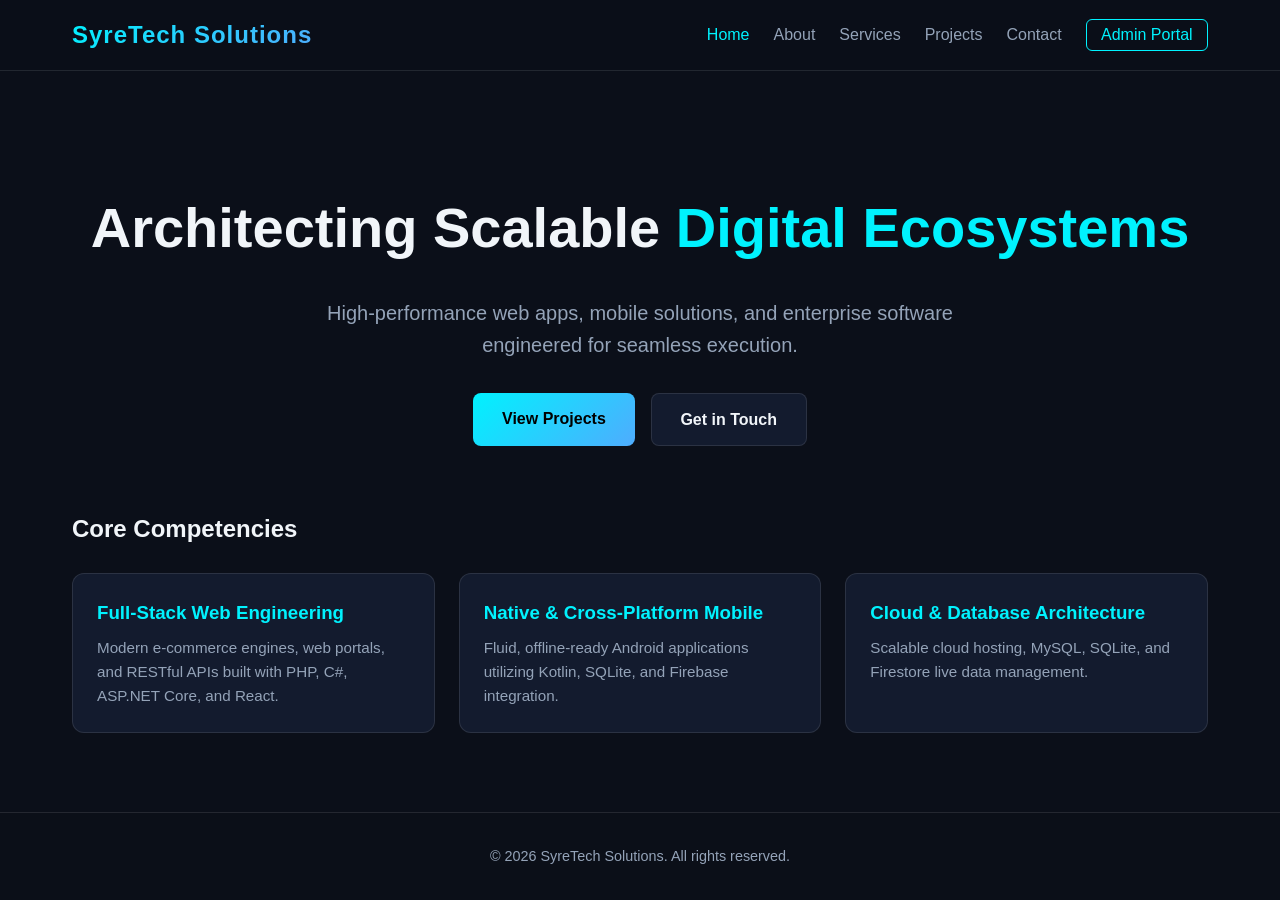
==== index.html @ 705abcca "Ensure the homepage loads the stylesheet and uses the styled sections for the intended dark theme la" ====
<!DOCTYPE html>
<html lang="en">
<head>
  <meta charset="UTF-8">
  <meta name="viewport" content="width=device-width, initial-scale=1.0">
  <meta name="description" content="SyreTech Solutions delivers scalable software engineering, cloud architecture, and digital product strategy.">
  <title>SyreTech Solutions | Software Engineering & Cloud Systems</title>
  <link rel="stylesheet" href="style.css?v=20260929">
</head>
<body>
  <header>
    <div class="nav-container">
      <a href="index.html" class="logo">SyreTech Solutions</a>
      <ul class="nav-links">
        <li><a href="index.html" class="active">Home</a></li>
        <li><a href="about.html">About</a></li>
        <li><a href="services.html">Services</a></li>
        <li><a href="projects.html">Projects</a></li>
        <li><a href="contact.html">Contact</a></li>
        <li><a href="admin.html" class="btn-admin">Admin Portal</a></li>
      </ul>
    </div>
  </header>

  <main>
    <section class="hero">
      <h1>Architecting Scalable <span style="color: var(--accent-cyan)">Digital Ecosystems</span></h1>
      <p>High-performance web apps, mobile solutions, and enterprise software engineered for seamless execution.</p>
      <div class="cta-buttons">
        <a href="projects.html" class="btn-primary">View Projects</a>
        <a href="contact.html" class="btn-secondary">Get in Touch</a>
      </div>
    </section>

    <section class="content-section">
      <h2 class="section-title">Core Competencies</h2>
      <div class="grid">
        <div class="card">
          <h3>Full-Stack Web Engineering</h3>
          <p>Modern e-commerce engines, web portals, and RESTful APIs built with PHP, C#, ASP.NET Core, and React.</p>
        </div>
        <div class="card">
          <h3>Native &amp; Cross-Platform Mobile</h3>
          <p>Fluid, offline-ready Android applications utilizing Kotlin, SQLite, and Firebase integration.</p>
        </div>
        <div class="card">
          <h3>Cloud &amp; Database Architecture</h3>
          <p>Scalable cloud hosting, MySQL, SQLite, and Firestore live data management.</p>
        </div>
      </div>
    </section>
  </main>

  <footer>
    <p>&copy; 2026 SyreTech Solutions. All rights reserved.</p>
  </footer>
</body>
</html>
---- style.css ----
/* --- Global Theme & Dark Aesthetic --- */
:root {
  --bg-dark: #0b0f19;
  --bg-card: #131b2e;
  --bg-input: #1b2640;
  --accent-cyan: #00f2fe;
  --accent-blue: #4facfe;
  --accent-purple: #7f53ac;
  --text-main: #f1f5f9;
  --text-muted: #94a3b8;
  --border-color: rgba(255, 255, 255, 0.1);
  --font-family: 'Segoe UI', Tahoma, Geneva, Verdana, sans-serif;
}

* {
  margin: 0;
  padding: 0;
  box-sizing: border-box;
}

body {
  background-color: var(--bg-dark);
  color: var(--text-main);
  font-family: var(--font-family);
  line-height: 1.6;
  min-height: 100vh;
  display: flex;
  flex-direction: column;
}

a {
  color: var(--accent-cyan);
  text-decoration: none;
  transition: opacity 0.2s ease;
}

a:hover {
  opacity: 0.8;
}

/* --- Navigation --- */
header {
  background: rgba(11, 15, 25, 0.9);
  backdrop-filter: blur(10px);
  position: sticky;
  top: 0;
  z-index: 1000;
  border-bottom: 1px solid var(--border-color);
}

.nav-container {
  max-width: 1200px;
  margin: 0 auto;
  padding: 1rem 2rem;
  display: flex;
  justify-content: space-between;
  align-items: center;
}

.logo {
  font-size: 1.5rem;
  font-weight: 700;
  letter-spacing: 1px;
  background: linear-gradient(135deg, var(--accent-cyan), var(--accent-blue));
  -webkit-background-clip: text;
  -webkit-text-fill-color: transparent;
}

.nav-links {
  display: flex;
  list-style: none;
  gap: 1.5rem;
  align-items: center;
}

.nav-links a {
  color: var(--text-muted);
  font-weight: 500;
}

.nav-links a.active, .nav-links a:hover {
  color: var(--accent-cyan);
}

.btn-admin {
  border: 1px solid var(--accent-cyan);
  padding: 0.4rem 0.9rem;
  border-radius: 6px;
  color: var(--accent-cyan) !important;
}

.btn-admin:hover {
  background: rgba(0, 242, 254, 0.1);
}

/* --- Layout Main --- */
main {
  flex: 1;
  max-width: 1200px;
  width: 100%;
  margin: 0 auto;
  padding: 3rem 2rem;
}

.page-title {
  font-size: 2.5rem;
  margin-bottom: 0.5rem;
  background: linear-gradient(135deg, #fff, var(--text-muted));
  -webkit-background-clip: text;
  -webkit-text-fill-color: transparent;
}

.page-subtitle {
  color: var(--text-muted);
  margin-bottom: 2.5rem;
  font-size: 1.1rem;
}

/* --- Hero Section --- */
.hero {
  padding: 4rem 0;
  text-align: center;
}

.hero h1 {
  font-size: 3.5rem;
  margin-bottom: 1.5rem;
}

.hero p {
  font-size: 1.25rem;
  color: var(--text-muted);
  max-width: 700px;
  margin: 0 auto 2rem;
}

.cta-buttons {
  display: flex;
  gap: 1rem;
  justify-content: center;
}

.btn-primary {
  background: linear-gradient(135deg, var(--accent-cyan), var(--accent-blue));
  color: #000;
  padding: 0.8rem 1.8rem;
  border-radius: 8px;
  font-weight: 600;
  border: none;
  cursor: pointer;
}

.btn-secondary {
  border: 1px solid var(--border-color);
  background: var(--bg-card);
  color: var(--text-main);
  padding: 0.8rem 1.8rem;
  border-radius: 8px;
  font-weight: 600;
  cursor: pointer;
}

/* --- Cards Grid --- */
.grid {
  display: grid;
  grid-template-columns: repeat(auto-fit, minmax(300px, 1fr));
  gap: 1.5rem;
  margin-top: 1.5rem;
}

.card {
  background-color: var(--bg-card);
  border: 1px solid var(--border-color);
  border-radius: 12px;
  padding: 1.5rem;
  display: flex;
  flex-direction: column;
}

.card h3 {
  color: var(--accent-cyan);
  margin-bottom: 0.5rem;
}

.card p {
  color: var(--text-muted);
  font-size: 0.95rem;
  flex: 1;
}

.tag-list {
  display: flex;
  flex-wrap: wrap;
  gap: 0.5rem;
  margin-top: 1rem;
}

.tag {
  background: rgba(255, 255, 255, 0.05);
  border: 1px solid var(--border-color);
  padding: 0.2rem 0.6rem;
  border-radius: 4px;
  font-size: 0.75rem;
  color: var(--accent-blue);
}

/* --- Founder Spotlight --- */
.founder-card {
  background: var(--bg-card);
  border: 1px solid var(--border-color);
  border-radius: 16px;
  padding: 2.5rem;
  display: flex;
  gap: 2rem;
  align-items: center;
}

.founder-avatar {
  width: 140px;
  height: 140px;
  border-radius: 50%;
  background: linear-gradient(135deg, var(--accent-cyan), var(--accent-purple));
  display: flex;
  align-items: center;
  justify-content: center;
  font-size: 3rem;
  font-weight: 700;
  color: #000;
  flex-shrink: 0;
}

.founder-info h3 {
  font-size: 1.8rem;
  margin-bottom: 0.2rem;
}

.founder-role {
  color: var(--accent-cyan);
  margin-bottom: 1rem;
  font-weight: 600;
}

/* --- Forms & Admin --- */
.form-group {
  margin-bottom: 1.2rem;
}

label {
  display: block;
  margin-bottom: 0.4rem;
  color: var(--text-muted);
  font-size: 0.9rem;
}

input, textarea, select {
  width: 100%;
  padding: 0.8rem;
  background-color: var(--bg-input);
  border: 1px solid var(--border-color);
  border-radius: 6px;
  color: var(--text-main);
  font-family: inherit;
}

input:focus, textarea:focus, select:focus {
  outline: none;
  border-color: var(--accent-cyan);
}

/* --- Footer --- */
footer {
  background-color: rgba(11, 15, 25, 0.95);
  border-top: 1px solid var(--border-color);
  padding: 2rem;
  text-align: center;
  color: var(--text-muted);
  font-size: 0.9rem;
}
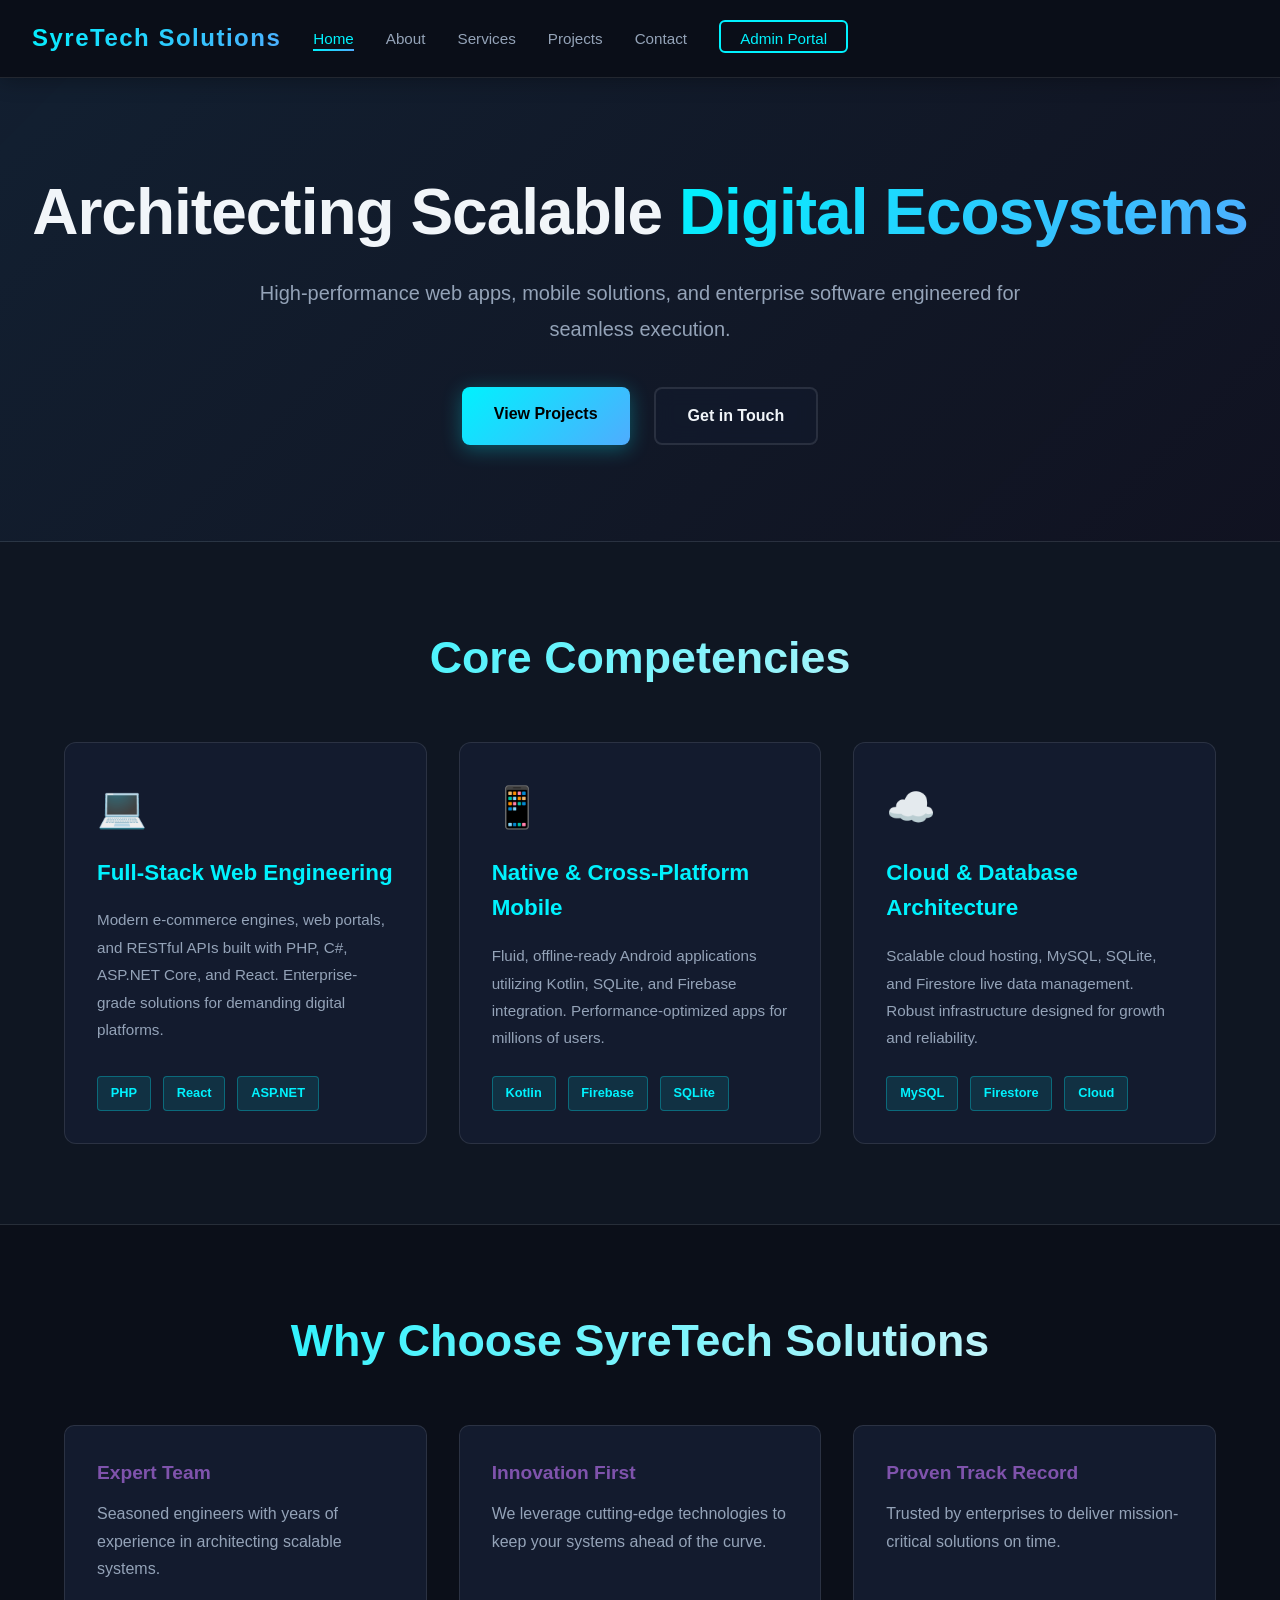
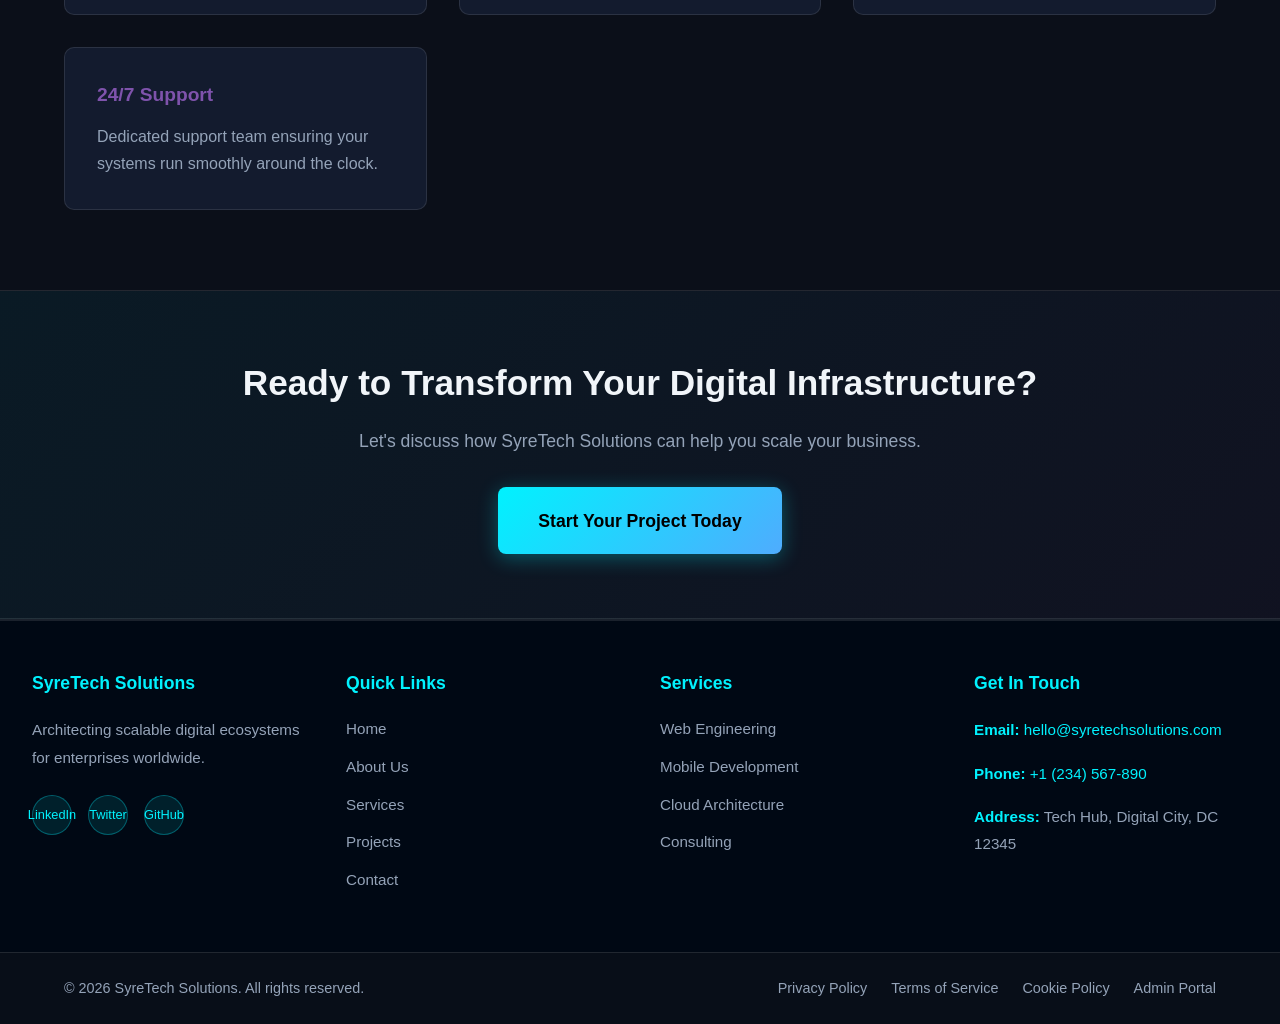
==== commit 6701fe9f: "Redesign index.html with professional layout, enhanced footer with comprehensive links, social media" ====
--- a/index.html
+++ b/index.html
@@ -3,7 +3,9 @@
 <head>
   <meta charset="UTF-8">
   <meta name="viewport" content="width=device-width, initial-scale=1.0">
-  <meta name="description" content="SyreTech Solutions delivers scalable software engineering, cloud architecture, and digital product strategy.">
+  <meta name="description" content="SyreTech Solutions - architecting scalable digital ecosystems through high-performance web apps, mobile solutions, and enterprise software engineering.">
+  <meta name="keywords" content="software engineering, cloud architecture, web development, mobile apps, digital transformation">
+  <meta name="author" content="SyreTech Solutions">
   <title>SyreTech Solutions | Software Engineering & Cloud Systems</title>
   <link rel="stylesheet" href="style.css?v=20260929">
 </head>
@@ -11,48 +13,165 @@
   <header>
     <div class="nav-container">
       <a href="index.html" class="logo">SyreTech Solutions</a>
-      <ul class="nav-links">
-        <li><a href="index.html" class="active">Home</a></li>
-        <li><a href="about.html">About</a></li>
-        <li><a href="services.html">Services</a></li>
-        <li><a href="projects.html">Projects</a></li>
-        <li><a href="contact.html">Contact</a></li>
-        <li><a href="admin.html" class="btn-admin">Admin Portal</a></li>
-      </ul>
+      <nav>
+        <ul class="nav-links">
+          <li><a href="index.html" class="active">Home</a></li>
+          <li><a href="about.html">About</a></li>
+          <li><a href="services.html">Services</a></li>
+          <li><a href="projects.html">Projects</a></li>
+          <li><a href="contact.html">Contact</a></li>
+          <li><a href="admin.html" class="btn-admin">Admin Portal</a></li>
+        </ul>
+      </nav>
     </div>
   </header>
 
   <main>
+    <!-- Hero Section -->
     <section class="hero">
-      <h1>Architecting Scalable <span style="color: var(--accent-cyan)">Digital Ecosystems</span></h1>
-      <p>High-performance web apps, mobile solutions, and enterprise software engineered for seamless execution.</p>
-      <div class="cta-buttons">
-        <a href="projects.html" class="btn-primary">View Projects</a>
-        <a href="contact.html" class="btn-secondary">Get in Touch</a>
+      <div class="hero-content">
+        <h1>Architecting Scalable <span class="highlight">Digital Ecosystems</span></h1>
+        <p class="hero-subtitle">High-performance web apps, mobile solutions, and enterprise software engineered for seamless execution.</p>
+        <div class="cta-buttons">
+          <a href="projects.html" class="btn btn-primary">View Projects</a>
+          <a href="contact.html" class="btn btn-secondary">Get in Touch</a>
+        </div>
       </div>
     </section>
 
-    <section class="content-section">
-      <h2 class="section-title">Core Competencies</h2>
-      <div class="grid">
-        <div class="card">
-          <h3>Full-Stack Web Engineering</h3>
-          <p>Modern e-commerce engines, web portals, and RESTful APIs built with PHP, C#, ASP.NET Core, and React.</p>
+    <!-- Core Competencies Section -->
+    <section class="competencies-section">
+      <div class="section-container">
+        <h2 class="section-title">Core Competencies</h2>
+        <div class="grid">
+          <div class="card">
+            <div class="card-icon">💻</div>
+            <h3>Full-Stack Web Engineering</h3>
+            <p>Modern e-commerce engines, web portals, and RESTful APIs built with PHP, C#, ASP.NET Core, and React. Enterprise-grade solutions for demanding digital platforms.</p>
+            <div class="tech-tags">
+              <span class="tag">PHP</span>
+              <span class="tag">React</span>
+              <span class="tag">ASP.NET</span>
+            </div>
+          </div>
+          <div class="card">
+            <div class="card-icon">📱</div>
+            <h3>Native &amp; Cross-Platform Mobile</h3>
+            <p>Fluid, offline-ready Android applications utilizing Kotlin, SQLite, and Firebase integration. Performance-optimized apps for millions of users.</p>
+            <div class="tech-tags">
+              <span class="tag">Kotlin</span>
+              <span class="tag">Firebase</span>
+              <span class="tag">SQLite</span>
+            </div>
+          </div>
+          <div class="card">
+            <div class="card-icon">☁️</div>
+            <h3>Cloud &amp; Database Architecture</h3>
+            <p>Scalable cloud hosting, MySQL, SQLite, and Firestore live data management. Robust infrastructure designed for growth and reliability.</p>
+            <div class="tech-tags">
+              <span class="tag">MySQL</span>
+              <span class="tag">Firestore</span>
+              <span class="tag">Cloud</span>
+            </div>
+          </div>
         </div>
-        <div class="card">
-          <h3>Native &amp; Cross-Platform Mobile</h3>
-          <p>Fluid, offline-ready Android applications utilizing Kotlin, SQLite, and Firebase integration.</p>
+      </div>
+    </section>
+
+    <!-- Why Choose Us Section -->
+    <section class="why-us-section">
+      <div class="section-container">
+        <h2 class="section-title">Why Choose SyreTech Solutions</h2>
+        <div class="benefits-grid">
+          <div class="benefit-item">
+            <h4>Expert Team</h4>
+            <p>Seasoned engineers with years of experience in architecting scalable systems.</p>
+          </div>
+          <div class="benefit-item">
+            <h4>Innovation First</h4>
+            <p>We leverage cutting-edge technologies to keep your systems ahead of the curve.</p>
+          </div>
+          <div class="benefit-item">
+            <h4>Proven Track Record</h4>
+            <p>Trusted by enterprises to deliver mission-critical solutions on time.</p>
+          </div>
+          <div class="benefit-item">
+            <h4>24/7 Support</h4>
+            <p>Dedicated support team ensuring your systems run smoothly around the clock.</p>
+          </div>
         </div>
-        <div class="card">
-          <h3>Cloud &amp; Database Architecture</h3>
-          <p>Scalable cloud hosting, MySQL, SQLite, and Firestore live data management.</p>
-        </div>
+      </div>
+    </section>
+
+    <!-- CTA Section -->
+    <section class="cta-section">
+      <div class="section-container">
+        <h2>Ready to Transform Your Digital Infrastructure?</h2>
+        <p>Let's discuss how SyreTech Solutions can help you scale your business.</p>
+        <a href="contact.html" class="btn btn-primary btn-large">Start Your Project Today</a>
       </div>
     </section>
   </main>
 
+  <!-- Professional Footer -->
   <footer>
-    <p>&copy; 2026 SyreTech Solutions. All rights reserved.</p>
+    <div class="footer-container">
+      <div class="footer-section">
+        <h4>SyreTech Solutions</h4>
+        <p>Architecting scalable digital ecosystems for enterprises worldwide.</p>
+        <div class="social-links">
+          <a href="#" aria-label="LinkedIn" title="LinkedIn">LinkedIn</a>
+          <a href="#" aria-label="Twitter" title="Twitter">Twitter</a>
+          <a href="#" aria-label="GitHub" title="GitHub">GitHub</a>
+        </div>
+      </div>
+
+      <div class="footer-section">
+        <h4>Quick Links</h4>
+        <ul>
+          <li><a href="index.html">Home</a></li>
+          <li><a href="about.html">About Us</a></li>
+          <li><a href="services.html">Services</a></li>
+          <li><a href="projects.html">Projects</a></li>
+          <li><a href="contact.html">Contact</a></li>
+        </ul>
+      </div>
+
+      <div class="footer-section">
+        <h4>Services</h4>
+        <ul>
+          <li><a href="services.html#web-engineering">Web Engineering</a></li>
+          <li><a href="services.html#mobile-development">Mobile Development</a></li>
+          <li><a href="services.html#cloud-architecture">Cloud Architecture</a></li>
+          <li><a href="services.html#consulting">Consulting</a></li>
+        </ul>
+      </div>
+
+      <div class="footer-section">
+        <h4>Get In Touch</h4>
+        <p>
+          <strong>Email:</strong> <a href="mailto:hello@syretechsolutions.com">hello@syretechsolutions.com</a>
+        </p>
+        <p>
+          <strong>Phone:</strong> <a href="tel:+1234567890">+1 (234) 567-890</a>
+        </p>
+        <p>
+          <strong>Address:</strong> Tech Hub, Digital City, DC 12345
+        </p>
+      </div>
+    </div>
+
+    <div class="footer-bottom">
+      <div class="section-container">
+        <p>&copy; 2026 SyreTech Solutions. All rights reserved.</p>
+        <div class="footer-links">
+          <a href="#privacy-policy">Privacy Policy</a>
+          <a href="#terms-of-service">Terms of Service</a>
+          <a href="#cookie-policy">Cookie Policy</a>
+          <a href="#admin.html">Admin Portal</a>
+        </div>
+      </div>
+    </div>
   </footer>
 </body>
 </html>
--- a/style.css
+++ b/style.css
@@ -1,278 +1,642 @@
-/* --- Global Theme & Dark Aesthetic --- */
-:root {
-  --bg-dark: #0b0f19;
-  --bg-card: #131b2e;
-  --bg-input: #1b2640;
-  --accent-cyan: #00f2fe;
-  --accent-blue: #4facfe;
-  --accent-purple: #7f53ac;
-  --text-main: #f1f5f9;
-  --text-muted: #94a3b8;
-  --border-color: rgba(255, 255, 255, 0.1);
-  --font-family: 'Segoe UI', Tahoma, Geneva, Verdana, sans-serif;
-}
-
-* {
-  margin: 0;
-  padding: 0;
-  box-sizing: border-box;
-}
-
-body {
-  background-color: var(--bg-dark);
-  color: var(--text-main);
-  font-family: var(--font-family);
-  line-height: 1.6;
-  min-height: 100vh;
-  display: flex;
-  flex-direction: column;
-}
-
-a {
-  color: var(--accent-cyan);
-  text-decoration: none;
-  transition: opacity 0.2s ease;
-}
-
-a:hover {
-  opacity: 0.8;
-}
-
-/* --- Navigation --- */
-header {
-  background: rgba(11, 15, 25, 0.9);
-  backdrop-filter: blur(10px);
-  position: sticky;
-  top: 0;
-  z-index: 1000;
-  border-bottom: 1px solid var(--border-color);
-}
-
-.nav-container {
-  max-width: 1200px;
-  margin: 0 auto;
-  padding: 1rem 2rem;
-  display: flex;
-  justify-content: space-between;
-  align-items: center;
-}
-
-.logo {
-  font-size: 1.5rem;
-  font-weight: 700;
-  letter-spacing: 1px;
-  background: linear-gradient(135deg, var(--accent-cyan), var(--accent-blue));
-  -webkit-background-clip: text;
-  -webkit-text-fill-color: transparent;
-}
-
-.nav-links {
-  display: flex;
-  list-style: none;
-  gap: 1.5rem;
-  align-items: center;
-}
-
-.nav-links a {
-  color: var(--text-muted);
-  font-weight: 500;
-}
-
-.nav-links a.active, .nav-links a:hover {
-  color: var(--accent-cyan);
-}
-
-.btn-admin {
-  border: 1px solid var(--accent-cyan);
-  padding: 0.4rem 0.9rem;
-  border-radius: 6px;
-  color: var(--accent-cyan) !important;
-}
-
-.btn-admin:hover {
-  background: rgba(0, 242, 254, 0.1);
-}
-
-/* --- Layout Main --- */
-main {
-  flex: 1;
-  max-width: 1200px;
-  width: 100%;
-  margin: 0 auto;
-  padding: 3rem 2rem;
-}
-
-.page-title {
-  font-size: 2.5rem;
-  margin-bottom: 0.5rem;
-  background: linear-gradient(135deg, #fff, var(--text-muted));
-  -webkit-background-clip: text;
-  -webkit-text-fill-color: transparent;
-}
-
-.page-subtitle {
-  color: var(--text-muted);
-  margin-bottom: 2.5rem;
-  font-size: 1.1rem;
-}
-
-/* --- Hero Section --- */
-.hero {
-  padding: 4rem 0;
-  text-align: center;
-}
-
-.hero h1 {
-  font-size: 3.5rem;
-  margin-bottom: 1.5rem;
-}
-
-.hero p {
-  font-size: 1.25rem;
-  color: var(--text-muted);
-  max-width: 700px;
-  margin: 0 auto 2rem;
-}
-
-.cta-buttons {
-  display: flex;
-  gap: 1rem;
-  justify-content: center;
-}
-
-.btn-primary {
-  background: linear-gradient(135deg, var(--accent-cyan), var(--accent-blue));
-  color: #000;
-  padding: 0.8rem 1.8rem;
-  border-radius: 8px;
-  font-weight: 600;
-  border: none;
-  cursor: pointer;
-}
-
-.btn-secondary {
-  border: 1px solid var(--border-color);
-  background: var(--bg-card);
-  color: var(--text-main);
-  padding: 0.8rem 1.8rem;
-  border-radius: 8px;
-  font-weight: 600;
-  cursor: pointer;
-}
-
-/* --- Cards Grid --- */
-.grid {
-  display: grid;
-  grid-template-columns: repeat(auto-fit, minmax(300px, 1fr));
-  gap: 1.5rem;
-  margin-top: 1.5rem;
-}
-
-.card {
-  background-color: var(--bg-card);
-  border: 1px solid var(--border-color);
-  border-radius: 12px;
-  padding: 1.5rem;
-  display: flex;
-  flex-direction: column;
-}
-
-.card h3 {
-  color: var(--accent-cyan);
-  margin-bottom: 0.5rem;
-}
-
-.card p {
-  color: var(--text-muted);
-  font-size: 0.95rem;
-  flex: 1;
-}
-
-.tag-list {
-  display: flex;
-  flex-wrap: wrap;
-  gap: 0.5rem;
-  margin-top: 1rem;
-}
-
-.tag {
-  background: rgba(255, 255, 255, 0.05);
-  border: 1px solid var(--border-color);
-  padding: 0.2rem 0.6rem;
-  border-radius: 4px;
-  font-size: 0.75rem;
-  color: var(--accent-blue);
-}
-
-/* --- Founder Spotlight --- */
-.founder-card {
-  background: var(--bg-card);
-  border: 1px solid var(--border-color);
-  border-radius: 16px;
-  padding: 2.5rem;
-  display: flex;
-  gap: 2rem;
-  align-items: center;
-}
-
-.founder-avatar {
-  width: 140px;
-  height: 140px;
-  border-radius: 50%;
-  background: linear-gradient(135deg, var(--accent-cyan), var(--accent-purple));
-  display: flex;
-  align-items: center;
-  justify-content: center;
-  font-size: 3rem;
-  font-weight: 700;
-  color: #000;
-  flex-shrink: 0;
-}
-
-.founder-info h3 {
-  font-size: 1.8rem;
-  margin-bottom: 0.2rem;
-}
-
-.founder-role {
-  color: var(--accent-cyan);
-  margin-bottom: 1rem;
-  font-weight: 600;
-}
-
-/* --- Forms & Admin --- */
-.form-group {
-  margin-bottom: 1.2rem;
-}
-
-label {
-  display: block;
-  margin-bottom: 0.4rem;
-  color: var(--text-muted);
-  font-size: 0.9rem;
-}
-
-input, textarea, select {
-  width: 100%;
-  padding: 0.8rem;
-  background-color: var(--bg-input);
-  border: 1px solid var(--border-color);
-  border-radius: 6px;
-  color: var(--text-main);
-  font-family: inherit;
-}
-
-input:focus, textarea:focus, select:focus {
-  outline: none;
-  border-color: var(--accent-cyan);
-}
-
-/* --- Footer --- */
-footer {
-  background-color: rgba(11, 15, 25, 0.95);
-  border-top: 1px solid var(--border-color);
-  padding: 2rem;
-  text-align: center;
-  color: var(--text-muted);
-  font-size: 0.9rem;
-}+/* --- Global Theme & Dark Aesthetic --- */
+:root {
+  --bg-dark: #0b0f19;
+  --bg-card: #131b2e;
+  --bg-input: #1b2640;
+  --bg-section: #0f1622;
+  --accent-cyan: #00f2fe;
+  --accent-blue: #4facfe;
+  --accent-purple: #7f53ac;
+  --text-main: #f1f5f9;
+  --text-muted: #94a3b8;
+  --border-color: rgba(255, 255, 255, 0.1);
+  --border-color-light: rgba(255, 255, 255, 0.05);
+  --font-family: 'Segoe UI', Tahoma, Geneva, Verdana, sans-serif;
+  --transition: all 0.3s ease;
+}
+
+* {
+  margin: 0;
+  padding: 0;
+  box-sizing: border-box;
+}
+
+html {
+  scroll-behavior: smooth;
+}
+
+body {
+  background-color: var(--bg-dark);
+  color: var(--text-main);
+  font-family: var(--font-family);
+  line-height: 1.6;
+  min-height: 100vh;
+  display: flex;
+  flex-direction: column;
+}
+
+a {
+  color: var(--accent-cyan);
+  text-decoration: none;
+  transition: var(--transition);
+}
+
+a:hover {
+  opacity: 0.8;
+  color: var(--accent-blue);
+}
+
+/* --- Navigation --- */
+header {
+  background: rgba(11, 15, 25, 0.95);
+  backdrop-filter: blur(10px);
+  position: sticky;
+  top: 0;
+  z-index: 1000;
+  border-bottom: 1px solid var(--border-color);
+  box-shadow: 0 2px 20px rgba(0, 0, 0, 0.3);
+}
+
+.nav-container {
+  max-width: 1400px;
+  margin: 0 auto;
+  padding: 1.2rem 2rem;
+  display: flex;
+  justify-content: space-between;
+  align-items: center;
+  gap: 2rem;
+}
+
+.logo {
+  font-size: 1.5rem;
+  font-weight: 700;
+  letter-spacing: 1.5px;
+  background: linear-gradient(135deg, var(--accent-cyan), var(--accent-blue));
+  -webkit-background-clip: text;
+  -webkit-text-fill-color: transparent;
+  white-space: nowrap;
+  flex-shrink: 0;
+}
+
+nav {
+  flex: 1;
+}
+
+.nav-links {
+  display: flex;
+  list-style: none;
+  gap: 2rem;
+  align-items: center;
+  flex-wrap: wrap;
+}
+
+.nav-links a {
+  color: var(--text-muted);
+  font-weight: 500;
+  font-size: 0.95rem;
+  position: relative;
+  padding-bottom: 0.25rem;
+}
+
+.nav-links a::after {
+  content: '';
+  position: absolute;
+  bottom: 0;
+  left: 0;
+  width: 0;
+  height: 2px;
+  background: linear-gradient(90deg, var(--accent-cyan), var(--accent-blue));
+  transition: width 0.3s ease;
+}
+
+.nav-links a:hover::after,
+.nav-links a.active::after {
+  width: 100%;
+}
+
+.nav-links a.active,
+.nav-links a:hover {
+  color: var(--accent-cyan);
+}
+
+.btn-admin {
+  border: 2px solid var(--accent-cyan);
+  padding: 0.5rem 1.2rem;
+  border-radius: 6px;
+  color: var(--accent-cyan) !important;
+  font-weight: 600;
+  transition: var(--transition);
+}
+
+.btn-admin:hover {
+  background: rgba(0, 242, 254, 0.15);
+  transform: translateY(-2px);
+  box-shadow: 0 5px 15px rgba(0, 242, 254, 0.2);
+}
+
+/* --- Layout Main --- */
+main {
+  flex: 1;
+  width: 100%;
+}
+
+.section-container {
+  max-width: 1400px;
+  margin: 0 auto;
+  padding: 0 2rem;
+}
+
+/* --- Hero Section --- */
+.hero {
+  padding: 6rem 2rem;
+  background: linear-gradient(135deg, rgba(79, 172, 254, 0.1) 0%, rgba(127, 83, 172, 0.05) 100%);
+  border-bottom: 1px solid var(--border-color);
+}
+
+.hero-content {
+  max-width: 1400px;
+  margin: 0 auto;
+  text-align: center;
+}
+
+.hero h1 {
+  font-size: clamp(2.5rem, 5vw, 4rem);
+  margin-bottom: 1.5rem;
+  line-height: 1.2;
+  font-weight: 700;
+  letter-spacing: -1px;
+}
+
+.hero h1 .highlight {
+  background: linear-gradient(135deg, var(--accent-cyan), var(--accent-blue));
+  -webkit-background-clip: text;
+  -webkit-text-fill-color: transparent;
+  display: inline;
+}
+
+.hero-subtitle {
+  font-size: 1.25rem;
+  color: var(--text-muted);
+  max-width: 800px;
+  margin: 0 auto 2.5rem;
+  line-height: 1.8;
+}
+
+.cta-buttons {
+  display: flex;
+  gap: 1.5rem;
+  justify-content: center;
+  flex-wrap: wrap;
+  margin-top: 2.5rem;
+}
+
+.btn {
+  padding: 0.9rem 2rem;
+  border-radius: 8px;
+  font-weight: 600;
+  font-size: 1rem;
+  border: none;
+  cursor: pointer;
+  transition: var(--transition);
+  display: inline-block;
+  text-decoration: none;
+}
+
+.btn-primary {
+  background: linear-gradient(135deg, var(--accent-cyan), var(--accent-blue));
+  color: #000;
+  box-shadow: 0 4px 20px rgba(0, 242, 254, 0.3);
+}
+
+.btn-primary:hover {
+  transform: translateY(-3px);
+  box-shadow: 0 6px 30px rgba(0, 242, 254, 0.4);
+}
+
+.btn-secondary {
+  border: 2px solid var(--border-color);
+  background: rgba(19, 27, 46, 0.5);
+  color: var(--text-main);
+  backdrop-filter: blur(10px);
+}
+
+.btn-secondary:hover {
+  border-color: var(--accent-cyan);
+  background: rgba(0, 242, 254, 0.1);
+  transform: translateY(-3px);
+}
+
+.btn-large {
+  padding: 1.2rem 2.5rem;
+  font-size: 1.1rem;
+}
+
+/* --- Competencies Section --- */
+.competencies-section {
+  padding: 5rem 2rem;
+  background-color: var(--bg-section);
+  border-bottom: 1px solid var(--border-color);
+}
+
+.section-title {
+  font-size: clamp(2rem, 4vw, 2.8rem);
+  margin-bottom: 3rem;
+  text-align: center;
+  background: linear-gradient(135deg, var(--accent-cyan), var(--text-main));
+  -webkit-background-clip: text;
+  -webkit-text-fill-color: transparent;
+  font-weight: 700;
+}
+
+/* --- Cards Grid --- */
+.grid {
+  display: grid;
+  grid-template-columns: repeat(auto-fit, minmax(320px, 1fr));
+  gap: 2rem;
+  margin-top: 2rem;
+}
+
+.card {
+  background-color: var(--bg-card);
+  border: 1px solid var(--border-color);
+  border-radius: 12px;
+  padding: 2rem;
+  display: flex;
+  flex-direction: column;
+  transition: var(--transition);
+  position: relative;
+  overflow: hidden;
+}
+
+.card::before {
+  content: '';
+  position: absolute;
+  top: 0;
+  left: 0;
+  right: 0;
+  height: 3px;
+  background: linear-gradient(90deg, var(--accent-cyan), var(--accent-blue));
+  opacity: 0;
+  transition: opacity 0.3s ease;
+}
+
+.card:hover {
+  border-color: var(--accent-cyan);
+  transform: translateY(-8px);
+  box-shadow: 0 10px 40px rgba(0, 242, 254, 0.15);
+}
+
+.card:hover::before {
+  opacity: 1;
+}
+
+.card-icon {
+  font-size: 2.5rem;
+  margin-bottom: 1rem;
+  display: block;
+}
+
+.card h3 {
+  color: var(--accent-cyan);
+  margin-bottom: 1rem;
+  font-size: 1.4rem;
+  font-weight: 600;
+}
+
+.card p {
+  color: var(--text-muted);
+  font-size: 0.95rem;
+  flex: 1;
+  line-height: 1.8;
+  margin-bottom: 1.5rem;
+}
+
+.tech-tags {
+  display: flex;
+  flex-wrap: wrap;
+  gap: 0.75rem;
+  margin-top: auto;
+}
+
+.tag {
+  background: rgba(0, 242, 254, 0.1);
+  border: 1px solid rgba(0, 242, 254, 0.3);
+  padding: 0.4rem 0.8rem;
+  border-radius: 4px;
+  font-size: 0.8rem;
+  color: var(--accent-cyan);
+  font-weight: 600;
+}
+
+/* --- Why Us Section --- */
+.why-us-section {
+  padding: 5rem 2rem;
+  background-color: var(--bg-dark);
+  border-bottom: 1px solid var(--border-color);
+}
+
+.benefits-grid {
+  display: grid;
+  grid-template-columns: repeat(auto-fit, minmax(280px, 1fr));
+  gap: 2rem;
+  margin-top: 2rem;
+}
+
+.benefit-item {
+  background: var(--bg-card);
+  border: 1px solid var(--border-color);
+  border-radius: 10px;
+  padding: 2rem;
+  transition: var(--transition);
+}
+
+.benefit-item:hover {
+  border-color: var(--accent-purple);
+  background: rgba(127, 83, 172, 0.05);
+  transform: translateY(-5px);
+}
+
+.benefit-item h4 {
+  color: var(--accent-purple);
+  font-size: 1.2rem;
+  margin-bottom: 0.75rem;
+  font-weight: 600;
+}
+
+.benefit-item p {
+  color: var(--text-muted);
+  line-height: 1.7;
+}
+
+/* --- CTA Section --- */
+.cta-section {
+  padding: 4rem 2rem;
+  background: linear-gradient(135deg, rgba(0, 242, 254, 0.05) 0%, rgba(127, 83, 172, 0.05) 100%);
+  border-bottom: 1px solid var(--border-color);
+  text-align: center;
+}
+
+.cta-section h2 {
+  font-size: 2.2rem;
+  margin-bottom: 1rem;
+  color: var(--text-main);
+  font-weight: 700;
+}
+
+.cta-section p {
+  font-size: 1.1rem;
+  color: var(--text-muted);
+  margin-bottom: 2rem;
+  max-width: 600px;
+  margin-left: auto;
+  margin-right: auto;
+}
+
+/* --- Professional Footer --- */
+footer {
+  background-color: #000814;
+  border-top: 2px solid var(--border-color);
+  margin-top: auto;
+}
+
+.footer-container {
+  max-width: 1400px;
+  margin: 0 auto;
+  padding: 3rem 2rem;
+  display: grid;
+  grid-template-columns: repeat(auto-fit, minmax(250px, 1fr));
+  gap: 2.5rem;
+}
+
+.footer-section h4 {
+  color: var(--accent-cyan);
+  margin-bottom: 1.2rem;
+  font-size: 1.1rem;
+  font-weight: 600;
+}
+
+.footer-section p {
+  color: var(--text-muted);
+  line-height: 1.8;
+  font-size: 0.95rem;
+  margin-bottom: 1rem;
+}
+
+.footer-section ul {
+  list-style: none;
+}
+
+.footer-section ul li {
+  margin-bottom: 0.75rem;
+}
+
+.footer-section ul li a {
+  color: var(--text-muted);
+  transition: var(--transition);
+  font-size: 0.95rem;
+}
+
+.footer-section ul li a:hover {
+  color: var(--accent-cyan);
+  padding-left: 0.5rem;
+}
+
+.social-links {
+  display: flex;
+  gap: 1rem;
+  margin-top: 1.5rem;
+}
+
+.social-links a {
+  display: inline-flex;
+  align-items: center;
+  justify-content: center;
+  width: 40px;
+  height: 40px;
+  background: rgba(0, 242, 254, 0.1);
+  border: 1px solid rgba(0, 242, 254, 0.3);
+  border-radius: 50%;
+  color: var(--accent-cyan);
+  font-weight: 500;
+  font-size: 0.8rem;
+  transition: var(--transition);
+}
+
+.social-links a:hover {
+  background: rgba(0, 242, 254, 0.2);
+  transform: translateY(-3px);
+}
+
+.footer-section p strong {
+  color: var(--accent-cyan);
+}
+
+.footer-section a[href^="mailto:"],
+.footer-section a[href^="tel:"] {
+  color: var(--accent-cyan);
+  font-weight: 500;
+}
+
+.footer-section a[href^="mailto:"]:hover,
+.footer-section a[href^="tel:"]:hover {
+  text-decoration: underline;
+}
+
+.footer-bottom {
+  background-color: rgba(11, 15, 25, 0.8);
+  border-top: 1px solid var(--border-color);
+  padding: 1.5rem 2rem;
+}
+
+.footer-bottom .section-container {
+  display: flex;
+  justify-content: space-between;
+  align-items: center;
+  flex-wrap: wrap;
+  gap: 1.5rem;
+}
+
+.footer-bottom p {
+  color: var(--text-muted);
+  font-size: 0.9rem;
+  margin: 0;
+}
+
+.footer-links {
+  display: flex;
+  gap: 1.5rem;
+  flex-wrap: wrap;
+}
+
+.footer-links a {
+  color: var(--text-muted);
+  font-size: 0.9rem;
+  transition: var(--transition);
+}
+
+.footer-links a:hover {
+  color: var(--accent-cyan);
+}
+
+/* --- Responsive Design --- */
+@media (max-width: 768px) {
+  .nav-container {
+    flex-direction: column;
+    gap: 1rem;
+    padding: 1rem;
+  }
+
+  nav {
+    width: 100%;
+  }
+
+  .nav-links {
+    gap: 1rem;
+    justify-content: center;
+  }
+
+  .hero {
+    padding: 4rem 1rem;
+  }
+
+  .hero h1 {
+    font-size: 2rem;
+  }
+
+  .hero-subtitle {
+    font-size: 1rem;
+  }
+
+  .cta-buttons {
+    flex-direction: column;
+    align-items: center;
+  }
+
+  .btn {
+    width: 100%;
+    max-width: 300px;
+  }
+
+  .grid {
+    grid-template-columns: 1fr;
+    gap: 1.5rem;
+  }
+
+  .footer-bottom .section-container {
+    flex-direction: column;
+    text-align: center;
+  }
+
+  .footer-links {
+    justify-content: center;
+  }
+
+  .section-title {
+    font-size: 1.8rem;
+  }
+}
+
+@media (max-width: 480px) {
+  .logo {
+    font-size: 1.2rem;
+  }
+
+  .nav-links {
+    gap: 0.5rem;
+  }
+
+  .nav-links a {
+    font-size: 0.85rem;
+  }
+
+  .hero h1 {
+    font-size: 1.5rem;
+  }
+
+  .hero-subtitle {
+    font-size: 0.95rem;
+  }
+
+  .btn {
+    padding: 0.8rem 1.5rem;
+    font-size: 0.9rem;
+  }
+
+  .card {
+    padding: 1.5rem;
+  }
+
+  .section-title {
+    font-size: 1.5rem;
+    margin-bottom: 2rem;
+  }
+
+  .footer-container {
+    grid-template-columns: 1fr;
+    gap: 2rem;
+  }
+
+  .footer-bottom .section-container {
+    padding: 0;
+  }
+}
+
+/* --- Smooth Scrolling & Animations --- */
+@keyframes fadeInUp {
+  from {
+    opacity: 0;
+    transform: translateY(20px);
+  }
+  to {
+    opacity: 1;
+    transform: translateY(0);
+  }
+}
+
+.card {
+  animation: fadeInUp 0.5s ease forwards;
+}
+
+.card:nth-child(1) { animation-delay: 0.1s; }
+.card:nth-child(2) { animation-delay: 0.2s; }
+.card:nth-child(3) { animation-delay: 0.3s; }
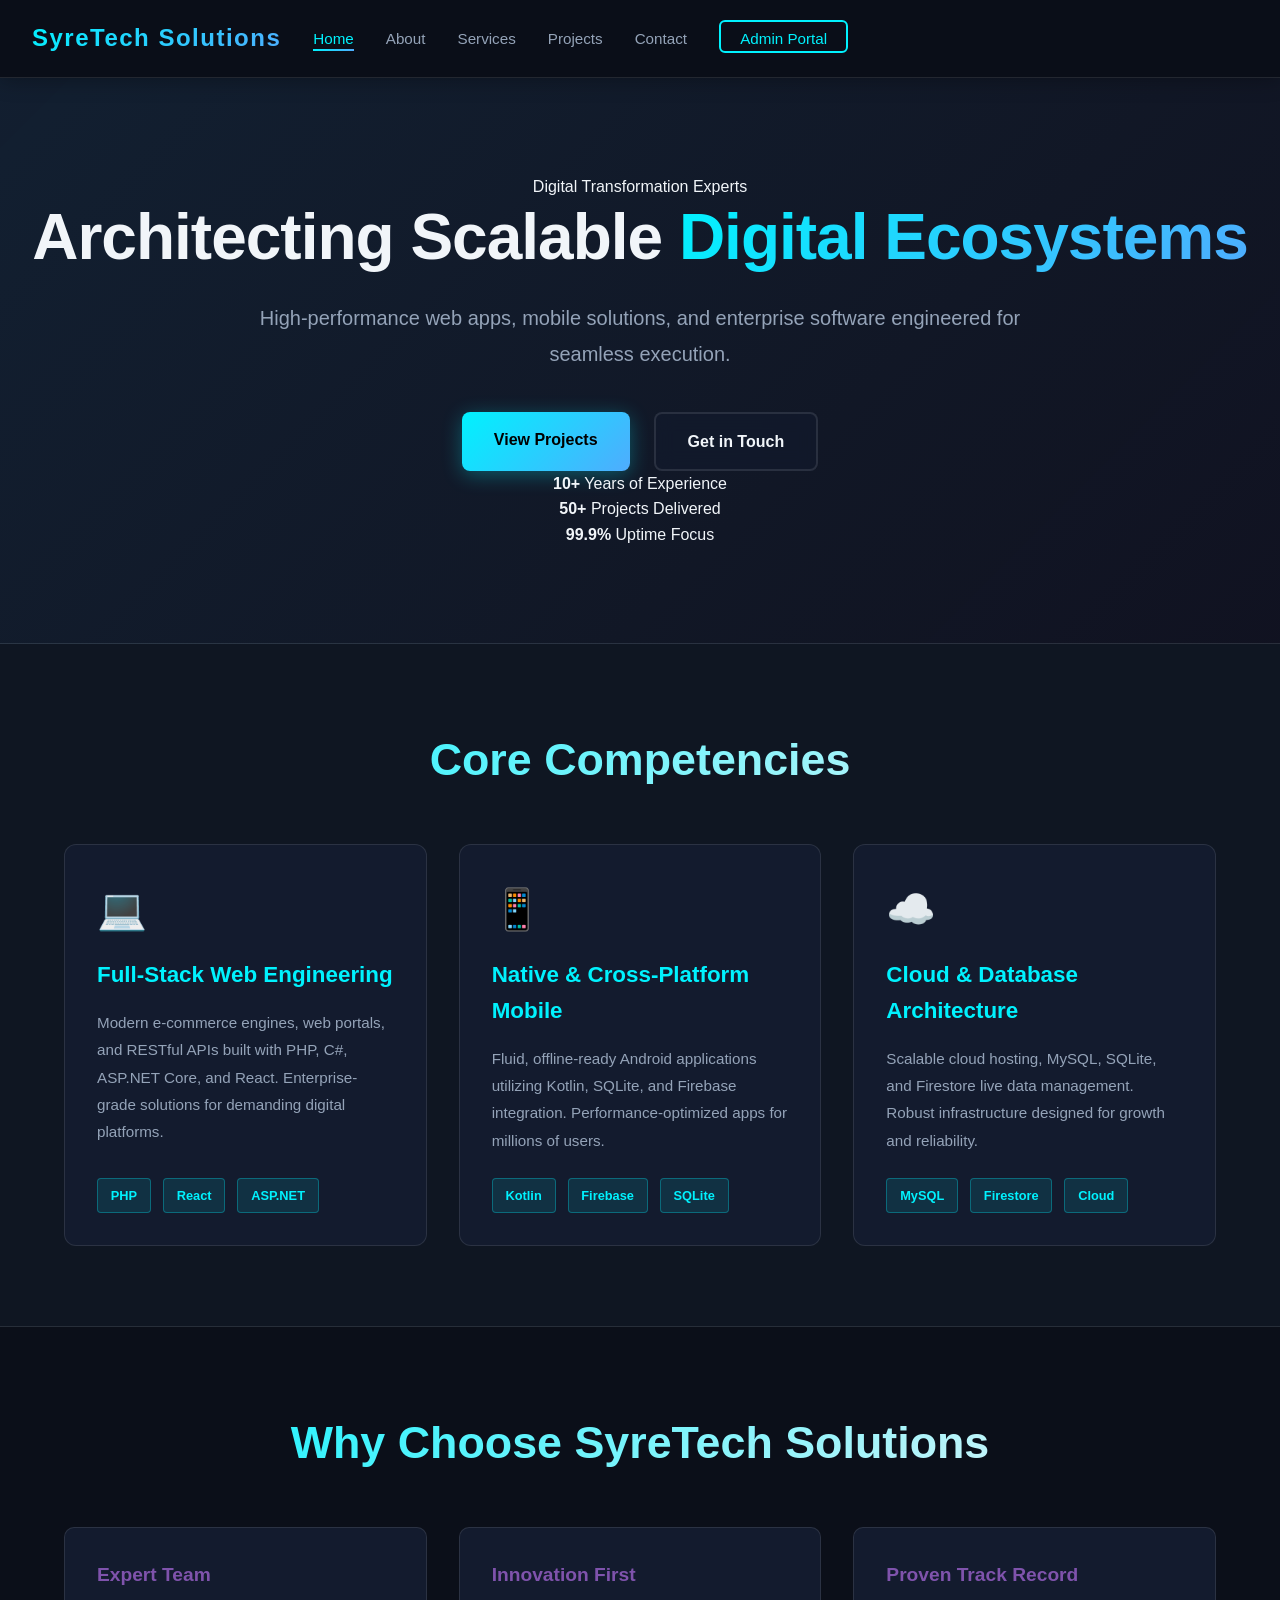
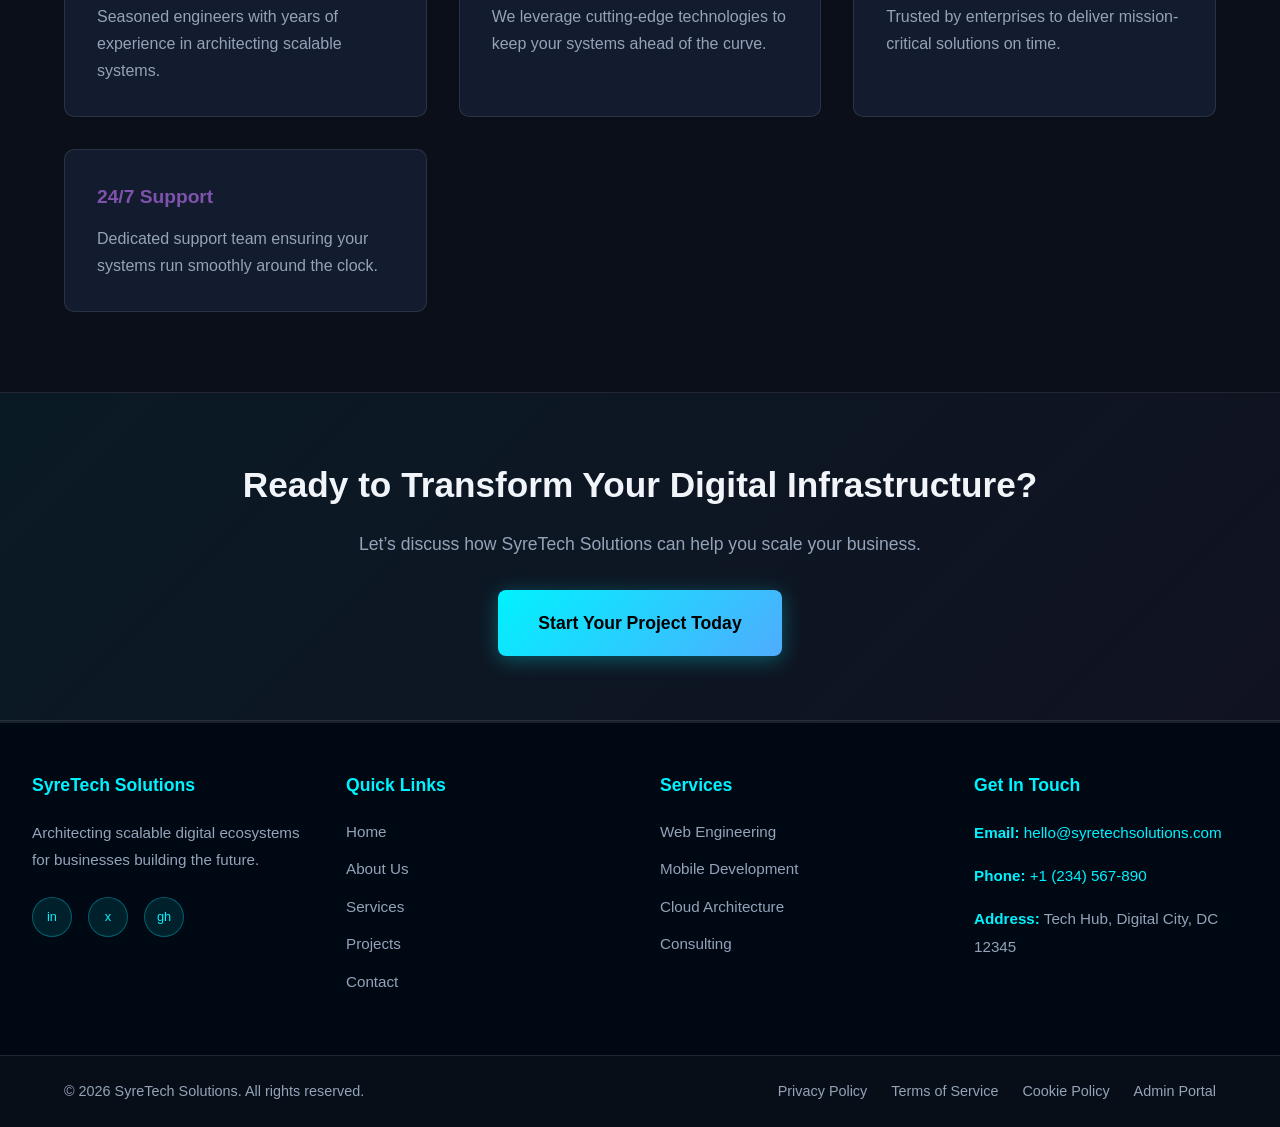
==== commit 859f42c4: "Refine the homepage to a premium SaaS-style layout and keep the footer fully functional and polished" ====
--- a/index.html
+++ b/index.html
@@ -27,19 +27,33 @@
   </header>
 
   <main>
-    <!-- Hero Section -->
     <section class="hero">
       <div class="hero-content">
+        <div class="eyebrow">Digital Transformation Experts</div>
         <h1>Architecting Scalable <span class="highlight">Digital Ecosystems</span></h1>
         <p class="hero-subtitle">High-performance web apps, mobile solutions, and enterprise software engineered for seamless execution.</p>
         <div class="cta-buttons">
           <a href="projects.html" class="btn btn-primary">View Projects</a>
           <a href="contact.html" class="btn btn-secondary">Get in Touch</a>
         </div>
+
+        <div class="hero-metrics">
+          <div class="metric-item">
+            <strong>10+</strong>
+            <span>Years of Experience</span>
+          </div>
+          <div class="metric-item">
+            <strong>50+</strong>
+            <span>Projects Delivered</span>
+          </div>
+          <div class="metric-item">
+            <strong>99.9%</strong>
+            <span>Uptime Focus</span>
+          </div>
+        </div>
       </div>
     </section>
 
-    <!-- Core Competencies Section -->
     <section class="competencies-section">
       <div class="section-container">
         <h2 class="section-title">Core Competencies</h2>
@@ -78,7 +92,6 @@
       </div>
     </section>
 
-    <!-- Why Choose Us Section -->
     <section class="why-us-section">
       <div class="section-container">
         <h2 class="section-title">Why Choose SyreTech Solutions</h2>
@@ -103,26 +116,24 @@
       </div>
     </section>
 
-    <!-- CTA Section -->
     <section class="cta-section">
       <div class="section-container">
         <h2>Ready to Transform Your Digital Infrastructure?</h2>
-        <p>Let's discuss how SyreTech Solutions can help you scale your business.</p>
+        <p>Let’s discuss how SyreTech Solutions can help you scale your business.</p>
         <a href="contact.html" class="btn btn-primary btn-large">Start Your Project Today</a>
       </div>
     </section>
   </main>
 
-  <!-- Professional Footer -->
   <footer>
     <div class="footer-container">
       <div class="footer-section">
         <h4>SyreTech Solutions</h4>
-        <p>Architecting scalable digital ecosystems for enterprises worldwide.</p>
+        <p>Architecting scalable digital ecosystems for businesses building the future.</p>
         <div class="social-links">
-          <a href="#" aria-label="LinkedIn" title="LinkedIn">LinkedIn</a>
-          <a href="#" aria-label="Twitter" title="Twitter">Twitter</a>
-          <a href="#" aria-label="GitHub" title="GitHub">GitHub</a>
+          <a href="#" aria-label="LinkedIn" title="LinkedIn">in</a>
+          <a href="#" aria-label="X" title="X">x</a>
+          <a href="#" aria-label="GitHub" title="GitHub">gh</a>
         </div>
       </div>
 
@@ -149,26 +160,20 @@
 
       <div class="footer-section">
         <h4>Get In Touch</h4>
-        <p>
-          <strong>Email:</strong> <a href="mailto:hello@syretechsolutions.com">hello@syretechsolutions.com</a>
-        </p>
-        <p>
-          <strong>Phone:</strong> <a href="tel:+1234567890">+1 (234) 567-890</a>
-        </p>
-        <p>
-          <strong>Address:</strong> Tech Hub, Digital City, DC 12345
-        </p>
+        <p><strong>Email:</strong> <a href="mailto:hello@syretechsolutions.com">hello@syretechsolutions.com</a></p>
+        <p><strong>Phone:</strong> <a href="tel:+1234567890">+1 (234) 567-890</a></p>
+        <p><strong>Address:</strong> Tech Hub, Digital City, DC 12345</p>
       </div>
     </div>
 
     <div class="footer-bottom">
-      <div class="section-container">
+      <div class="section-container footer-bottom-inner">
         <p>&copy; 2026 SyreTech Solutions. All rights reserved.</p>
         <div class="footer-links">
-          <a href="#privacy-policy">Privacy Policy</a>
-          <a href="#terms-of-service">Terms of Service</a>
-          <a href="#cookie-policy">Cookie Policy</a>
-          <a href="#admin.html">Admin Portal</a>
+          <a href="#privacy">Privacy Policy</a>
+          <a href="#terms">Terms of Service</a>
+          <a href="#cookies">Cookie Policy</a>
+          <a href="admin.html">Admin Portal</a>
         </div>
       </div>
     </div>
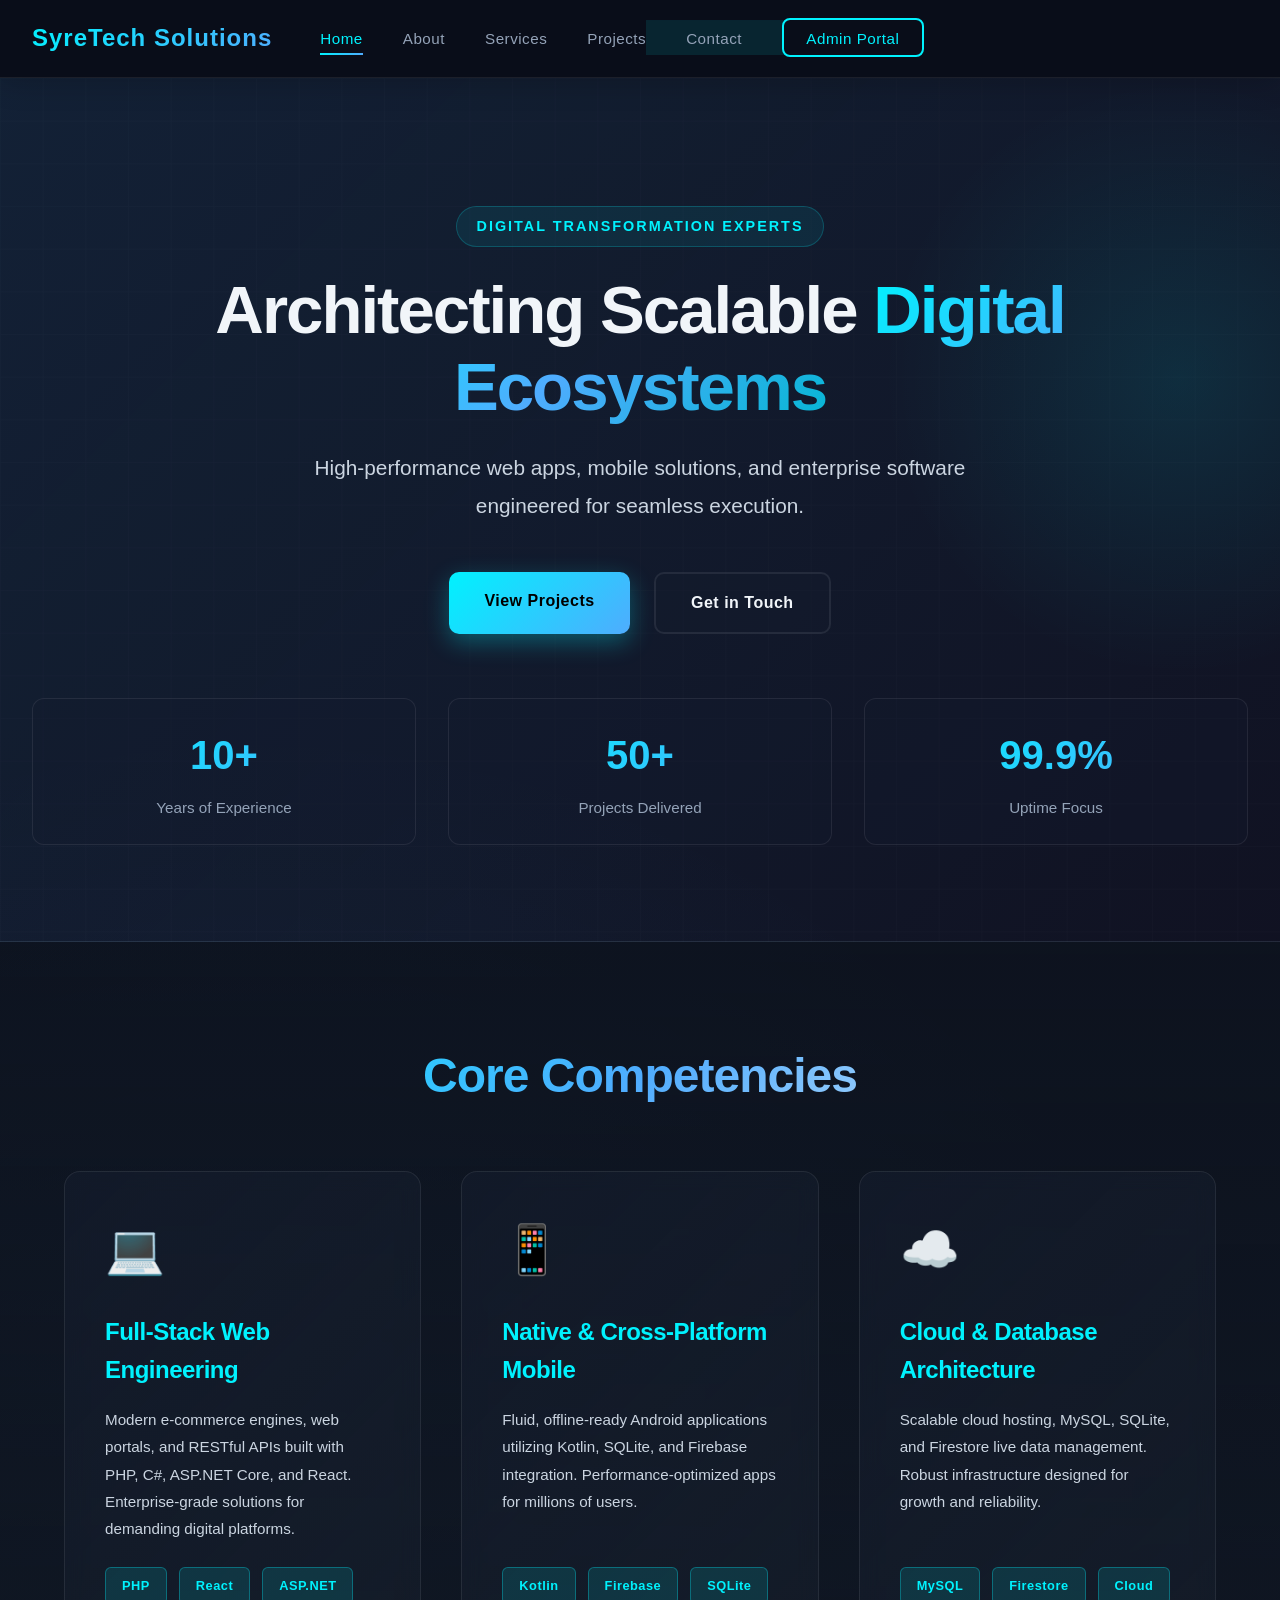
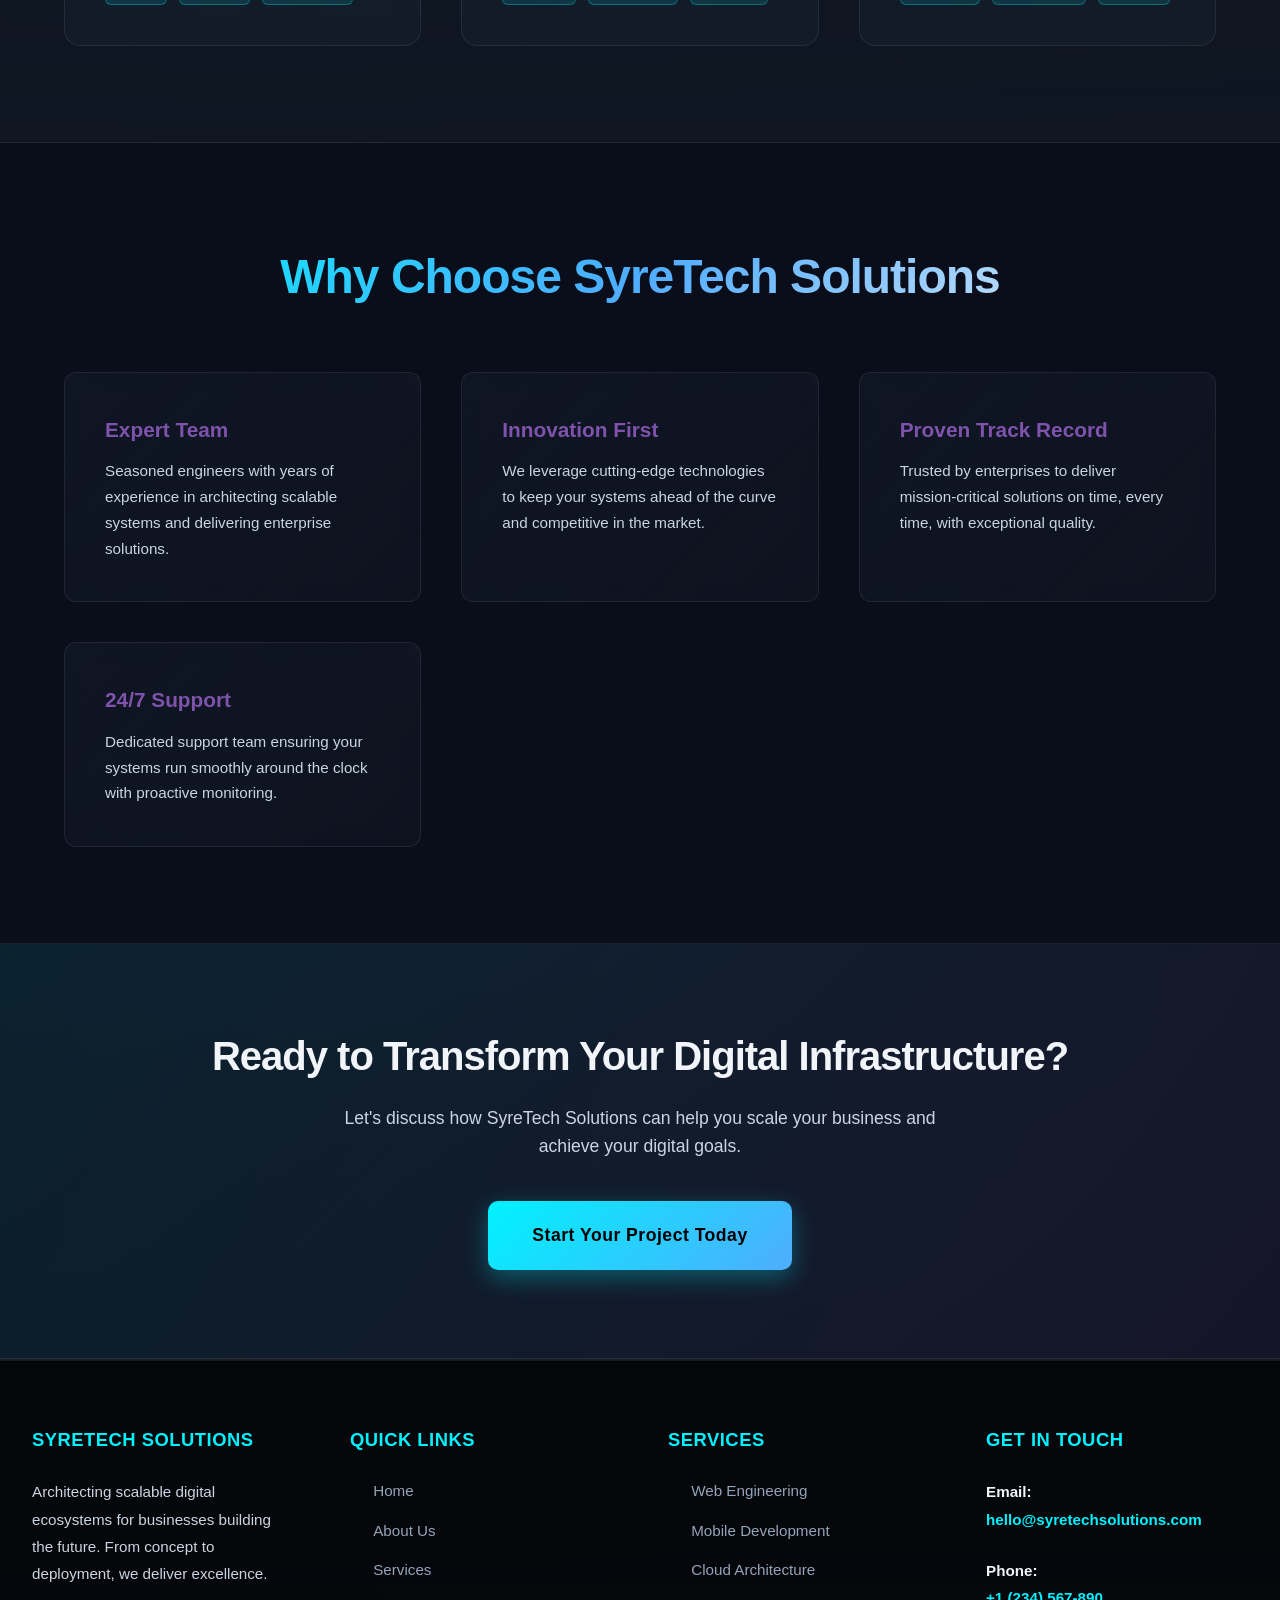
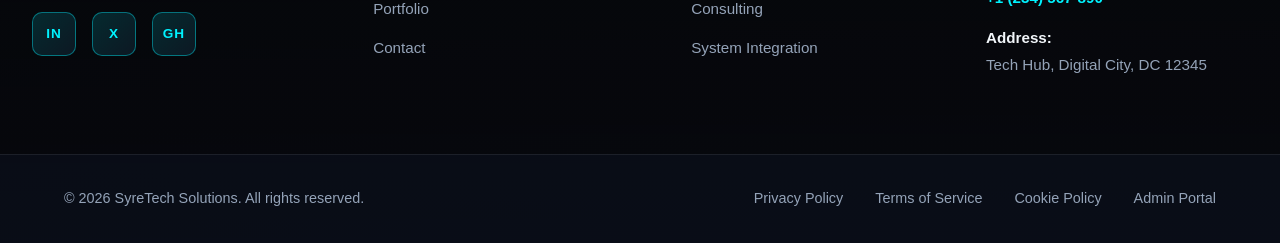
==== commit 382d8fae: "Premium design update: Enhanced homepage with hero metrics, eyebrow text, and professionally styled " ====
--- a/index.html
+++ b/index.html
@@ -4,8 +4,9 @@
   <meta charset="UTF-8">
   <meta name="viewport" content="width=device-width, initial-scale=1.0">
   <meta name="description" content="SyreTech Solutions - architecting scalable digital ecosystems through high-performance web apps, mobile solutions, and enterprise software engineering.">
-  <meta name="keywords" content="software engineering, cloud architecture, web development, mobile apps, digital transformation">
+  <meta name="keywords" content="software engineering, cloud architecture, web development, mobile apps, digital transformation, enterprise solutions">
   <meta name="author" content="SyreTech Solutions">
+  <meta name="theme-color" content="#0a0e1a">
   <title>SyreTech Solutions | Software Engineering & Cloud Systems</title>
   <link rel="stylesheet" href="style.css?v=20260929">
 </head>
@@ -27,6 +28,7 @@
   </header>
 
   <main>
+    <!-- Hero Section -->
     <section class="hero">
       <div class="hero-content">
         <div class="eyebrow">Digital Transformation Experts</div>
@@ -54,6 +56,7 @@
       </div>
     </section>
 
+    <!-- Core Competencies Section -->
     <section class="competencies-section">
       <div class="section-container">
         <h2 class="section-title">Core Competencies</h2>
@@ -92,48 +95,51 @@
       </div>
     </section>
 
+    <!-- Why Choose Us Section -->
     <section class="why-us-section">
       <div class="section-container">
         <h2 class="section-title">Why Choose SyreTech Solutions</h2>
         <div class="benefits-grid">
           <div class="benefit-item">
             <h4>Expert Team</h4>
-            <p>Seasoned engineers with years of experience in architecting scalable systems.</p>
+            <p>Seasoned engineers with years of experience in architecting scalable systems and delivering enterprise solutions.</p>
           </div>
           <div class="benefit-item">
             <h4>Innovation First</h4>
-            <p>We leverage cutting-edge technologies to keep your systems ahead of the curve.</p>
+            <p>We leverage cutting-edge technologies to keep your systems ahead of the curve and competitive in the market.</p>
           </div>
           <div class="benefit-item">
             <h4>Proven Track Record</h4>
-            <p>Trusted by enterprises to deliver mission-critical solutions on time.</p>
+            <p>Trusted by enterprises to deliver mission-critical solutions on time, every time, with exceptional quality.</p>
           </div>
           <div class="benefit-item">
             <h4>24/7 Support</h4>
-            <p>Dedicated support team ensuring your systems run smoothly around the clock.</p>
+            <p>Dedicated support team ensuring your systems run smoothly around the clock with proactive monitoring.</p>
           </div>
         </div>
       </div>
     </section>
 
+    <!-- CTA Section -->
     <section class="cta-section">
       <div class="section-container">
         <h2>Ready to Transform Your Digital Infrastructure?</h2>
-        <p>Let’s discuss how SyreTech Solutions can help you scale your business.</p>
+        <p>Let's discuss how SyreTech Solutions can help you scale your business and achieve your digital goals.</p>
         <a href="contact.html" class="btn btn-primary btn-large">Start Your Project Today</a>
       </div>
     </section>
   </main>
 
+  <!-- Professional Footer -->
   <footer>
     <div class="footer-container">
       <div class="footer-section">
         <h4>SyreTech Solutions</h4>
-        <p>Architecting scalable digital ecosystems for businesses building the future.</p>
+        <p>Architecting scalable digital ecosystems for businesses building the future. From concept to deployment, we deliver excellence.</p>
         <div class="social-links">
-          <a href="#" aria-label="LinkedIn" title="LinkedIn">in</a>
-          <a href="#" aria-label="X" title="X">x</a>
-          <a href="#" aria-label="GitHub" title="GitHub">gh</a>
+          <a href="#linkedin" aria-label="LinkedIn" title="Follow us on LinkedIn">in</a>
+          <a href="#twitter" aria-label="Twitter" title="Follow us on Twitter">x</a>
+          <a href="#github" aria-label="GitHub" title="View our GitHub">gh</a>
         </div>
       </div>
 
@@ -143,7 +149,7 @@
           <li><a href="index.html">Home</a></li>
           <li><a href="about.html">About Us</a></li>
           <li><a href="services.html">Services</a></li>
-          <li><a href="projects.html">Projects</a></li>
+          <li><a href="projects.html">Portfolio</a></li>
           <li><a href="contact.html">Contact</a></li>
         </ul>
       </div>
@@ -155,14 +161,15 @@
           <li><a href="services.html#mobile-development">Mobile Development</a></li>
           <li><a href="services.html#cloud-architecture">Cloud Architecture</a></li>
           <li><a href="services.html#consulting">Consulting</a></li>
+          <li><a href="services.html#integration">System Integration</a></li>
         </ul>
       </div>
 
       <div class="footer-section">
         <h4>Get In Touch</h4>
-        <p><strong>Email:</strong> <a href="mailto:hello@syretechsolutions.com">hello@syretechsolutions.com</a></p>
-        <p><strong>Phone:</strong> <a href="tel:+1234567890">+1 (234) 567-890</a></p>
-        <p><strong>Address:</strong> Tech Hub, Digital City, DC 12345</p>
+        <p><strong>Email:</strong><br><a href="mailto:hello@syretechsolutions.com">hello@syretechsolutions.com</a></p>
+        <p><strong>Phone:</strong><br><a href="tel:+1234567890">+1 (234) 567-890</a></p>
+        <p><strong>Address:</strong><br>Tech Hub, Digital City, DC 12345</p>
       </div>
     </div>
 
@@ -170,9 +177,9 @@
       <div class="section-container footer-bottom-inner">
         <p>&copy; 2026 SyreTech Solutions. All rights reserved.</p>
         <div class="footer-links">
-          <a href="#privacy">Privacy Policy</a>
-          <a href="#terms">Terms of Service</a>
-          <a href="#cookies">Cookie Policy</a>
+          <a href="#privacy-policy">Privacy Policy</a>
+          <a href="#terms-of-service">Terms of Service</a>
+          <a href="#cookie-policy">Cookie Policy</a>
           <a href="admin.html">Admin Portal</a>
         </div>
       </div>
--- a/style.css
+++ b/style.css
@@ -1,18 +1,26 @@
-/* --- Global Theme & Dark Aesthetic --- */
+/* --- Global Theme & Premium Dark Aesthetic --- */
 :root {
-  --bg-dark: #0b0f19;
-  --bg-card: #131b2e;
+  --bg-dark: #0a0e1a;
+  --bg-darker: #050609;
+  --bg-card: #151d2e;
   --bg-input: #1b2640;
   --bg-section: #0f1622;
   --accent-cyan: #00f2fe;
   --accent-blue: #4facfe;
   --accent-purple: #7f53ac;
+  --accent-teal: #06b6d4;
   --text-main: #f1f5f9;
   --text-muted: #94a3b8;
-  --border-color: rgba(255, 255, 255, 0.1);
+  --text-light: #cbd5e1;
+  --border-color: rgba(255, 255, 255, 0.08);
   --border-color-light: rgba(255, 255, 255, 0.05);
-  --font-family: 'Segoe UI', Tahoma, Geneva, Verdana, sans-serif;
-  --transition: all 0.3s ease;
+  --font-family: 'Segoe UI', -apple-system, BlinkMacSystemFont, 'Helvetica Neue', sans-serif;
+  --font-mono: 'Fira Code', 'Monaco', monospace;
+  --transition: all 0.3s cubic-bezier(0.4, 0, 0.2, 1);
+  --shadow-sm: 0 1px 2px rgba(0, 0, 0, 0.05);
+  --shadow-md: 0 4px 6px rgba(0, 0, 0, 0.1);
+  --shadow-lg: 0 10px 15px rgba(0, 0, 0, 0.2);
+  --shadow-xl: 0 20px 25px rgba(0, 0, 0, 0.3);
 }
 
 * {
@@ -27,6 +35,8 @@
 
 body {
   background-color: var(--bg-dark);
+  background-image: radial-gradient(circle at 20% 50%, rgba(79, 172, 254, 0.08) 0%, transparent 50%),
+                    radial-gradient(circle at 80% 80%, rgba(127, 83, 172, 0.05) 0%, transparent 50%);
   color: var(--text-main);
   font-family: var(--font-family);
   line-height: 1.6;
@@ -42,40 +52,46 @@
 }
 
 a:hover {
-  opacity: 0.8;
+  opacity: 0.85;
   color: var(--accent-blue);
 }
 
 /* --- Navigation --- */
 header {
-  background: rgba(11, 15, 25, 0.95);
-  backdrop-filter: blur(10px);
+  background: rgba(10, 14, 26, 0.92);
+  backdrop-filter: blur(12px);
   position: sticky;
   top: 0;
   z-index: 1000;
   border-bottom: 1px solid var(--border-color);
-  box-shadow: 0 2px 20px rgba(0, 0, 0, 0.3);
+  box-shadow: 0 4px 30px rgba(0, 0, 0, 0.2);
 }
 
 .nav-container {
-  max-width: 1400px;
+  max-width: 1440px;
   margin: 0 auto;
   padding: 1.2rem 2rem;
   display: flex;
   justify-content: space-between;
   align-items: center;
-  gap: 2rem;
+  gap: 3rem;
 }
 
 .logo {
   font-size: 1.5rem;
   font-weight: 700;
-  letter-spacing: 1.5px;
+  letter-spacing: 1px;
   background: linear-gradient(135deg, var(--accent-cyan), var(--accent-blue));
   -webkit-background-clip: text;
   -webkit-text-fill-color: transparent;
+  background-clip: text;
   white-space: nowrap;
   flex-shrink: 0;
+  transition: var(--transition);
+}
+
+.logo:hover {
+  filter: drop-shadow(0 0 8px rgba(0, 242, 254, 0.3));
 }
 
 nav {
@@ -85,7 +101,7 @@
 .nav-links {
   display: flex;
   list-style: none;
-  gap: 2rem;
+  gap: 2.5rem;
   align-items: center;
   flex-wrap: wrap;
 }
@@ -95,7 +111,8 @@
   font-weight: 500;
   font-size: 0.95rem;
   position: relative;
-  padding-bottom: 0.25rem;
+  padding-bottom: 0.5rem;
+  letter-spacing: 0.5px;
 }
 
 .nav-links a::after {
@@ -106,7 +123,7 @@
   width: 0;
   height: 2px;
   background: linear-gradient(90deg, var(--accent-cyan), var(--accent-blue));
-  transition: width 0.3s ease;
+  transition: width 0.4s cubic-bezier(0.4, 0, 0.2, 1);
 }
 
 .nav-links a:hover::after,
@@ -121,17 +138,35 @@
 
 .btn-admin {
   border: 2px solid var(--accent-cyan);
-  padding: 0.5rem 1.2rem;
-  border-radius: 6px;
+  padding: 0.6rem 1.4rem;
+  border-radius: 8px;
   color: var(--accent-cyan) !important;
   font-weight: 600;
-  transition: var(--transition);
+  font-size: 0.9rem;
+  transition: var(--transition);
+  position: relative;
+  overflow: hidden;
+}
+
+.btn-admin::before {
+  content: '';
+  position: absolute;
+  top: 0;
+  left: -100%;
+  width: 100%;
+  height: 100%;
+  background: rgba(0, 242, 254, 0.1);
+  transition: left 0.3s ease;
+  z-index: -1;
+}
+
+.btn-admin:hover::before {
+  left: 0;
 }
 
 .btn-admin:hover {
-  background: rgba(0, 242, 254, 0.15);
   transform: translateY(-2px);
-  box-shadow: 0 5px 15px rgba(0, 242, 254, 0.2);
+  box-shadow: 0 8px 20px rgba(0, 242, 254, 0.25);
 }
 
 /* --- Layout Main --- */
@@ -141,45 +176,81 @@
 }
 
 .section-container {
-  max-width: 1400px;
+  max-width: 1440px;
   margin: 0 auto;
   padding: 0 2rem;
 }
 
 /* --- Hero Section --- */
 .hero {
-  padding: 6rem 2rem;
-  background: linear-gradient(135deg, rgba(79, 172, 254, 0.1) 0%, rgba(127, 83, 172, 0.05) 100%);
+  padding: 8rem 2rem 6rem;
+  background: linear-gradient(135deg, rgba(79, 172, 254, 0.12) 0%, rgba(127, 83, 172, 0.06) 100%),
+              url('data:image/svg+xml,<svg xmlns="http://www.w3.org/2000/svg" viewBox="0 0 1200 600"><defs><pattern id="grid" width="40" height="40" patternUnits="userSpaceOnUse"><path d="M 40 0 L 0 0 0 40" fill="none" stroke="rgba(255,255,255,0.02)" stroke-width="1"/></pattern></defs><rect width="1200" height="600" fill="url(%23grid)"/></svg>');
   border-bottom: 1px solid var(--border-color);
+  position: relative;
+  overflow: hidden;
+}
+
+.hero::before {
+  content: '';
+  position: absolute;
+  top: 0;
+  right: -200px;
+  width: 600px;
+  height: 600px;
+  background: radial-gradient(circle, rgba(0, 242, 254, 0.1) 0%, transparent 70%);
+  border-radius: 50%;
+  pointer-events: none;
 }
 
 .hero-content {
-  max-width: 1400px;
+  max-width: 1440px;
   margin: 0 auto;
   text-align: center;
+  position: relative;
+  z-index: 1;
+}
+
+.eyebrow {
+  display: inline-block;
+  font-size: 0.9rem;
+  font-weight: 600;
+  color: var(--accent-cyan);
+  letter-spacing: 2px;
+  text-transform: uppercase;
+  margin-bottom: 1.5rem;
+  padding: 0.5rem 1.2rem;
+  background: rgba(0, 242, 254, 0.08);
+  border: 1px solid rgba(0, 242, 254, 0.2);
+  border-radius: 50px;
+  animation: fadeInDown 0.6s ease;
 }
 
 .hero h1 {
-  font-size: clamp(2.5rem, 5vw, 4rem);
+  font-size: clamp(2.8rem, 6vw, 4.2rem);
   margin-bottom: 1.5rem;
-  line-height: 1.2;
-  font-weight: 700;
-  letter-spacing: -1px;
+  line-height: 1.15;
+  font-weight: 800;
+  letter-spacing: -2px;
+  animation: fadeInUp 0.6s ease 0.1s both;
 }
 
 .hero h1 .highlight {
-  background: linear-gradient(135deg, var(--accent-cyan), var(--accent-blue));
+  background: linear-gradient(135deg, var(--accent-cyan), var(--accent-blue), var(--accent-teal));
   -webkit-background-clip: text;
   -webkit-text-fill-color: transparent;
+  background-clip: text;
   display: inline;
 }
 
 .hero-subtitle {
-  font-size: 1.25rem;
-  color: var(--text-muted);
-  max-width: 800px;
-  margin: 0 auto 2.5rem;
+  font-size: clamp(1rem, 2vw, 1.3rem);
+  color: var(--text-light);
+  max-width: 750px;
+  margin: 0 auto 3rem;
   line-height: 1.8;
+  font-weight: 400;
+  animation: fadeInUp 0.6s ease 0.2s both;
 }
 
 .cta-buttons {
@@ -187,12 +258,13 @@
   gap: 1.5rem;
   justify-content: center;
   flex-wrap: wrap;
-  margin-top: 2.5rem;
+  margin-bottom: 4rem;
+  animation: fadeInUp 0.6s ease 0.3s both;
 }
 
 .btn {
-  padding: 0.9rem 2rem;
-  border-radius: 8px;
+  padding: 1rem 2.2rem;
+  border-radius: 10px;
   font-weight: 600;
   font-size: 1rem;
   border: none;
@@ -200,72 +272,137 @@
   transition: var(--transition);
   display: inline-block;
   text-decoration: none;
+  letter-spacing: 0.5px;
+  position: relative;
+  overflow: hidden;
+}
+
+.btn::before {
+  content: '';
+  position: absolute;
+  top: 0;
+  left: -100%;
+  width: 100%;
+  height: 100%;
+  background: rgba(255, 255, 255, 0.1);
+  transition: left 0.3s ease;
+  z-index: 1;
+}
+
+.btn:hover::before {
+  left: 100%;
 }
 
 .btn-primary {
   background: linear-gradient(135deg, var(--accent-cyan), var(--accent-blue));
   color: #000;
-  box-shadow: 0 4px 20px rgba(0, 242, 254, 0.3);
+  box-shadow: 0 8px 25px rgba(0, 242, 254, 0.3);
+  font-weight: 700;
 }
 
 .btn-primary:hover {
-  transform: translateY(-3px);
-  box-shadow: 0 6px 30px rgba(0, 242, 254, 0.4);
+  transform: translateY(-4px);
+  box-shadow: 0 12px 35px rgba(0, 242, 254, 0.45);
 }
 
 .btn-secondary {
   border: 2px solid var(--border-color);
-  background: rgba(19, 27, 46, 0.5);
+  background: rgba(21, 29, 46, 0.4);
   color: var(--text-main);
   backdrop-filter: blur(10px);
 }
 
 .btn-secondary:hover {
   border-color: var(--accent-cyan);
-  background: rgba(0, 242, 254, 0.1);
-  transform: translateY(-3px);
+  background: rgba(0, 242, 254, 0.12);
+  transform: translateY(-4px);
+  box-shadow: 0 12px 35px rgba(0, 242, 254, 0.2);
 }
 
 .btn-large {
-  padding: 1.2rem 2.5rem;
+  padding: 1.3rem 2.8rem;
   font-size: 1.1rem;
+}
+
+/* --- Hero Metrics --- */
+.hero-metrics {
+  display: grid;
+  grid-template-columns: repeat(auto-fit, minmax(200px, 1fr));
+  gap: 2rem;
+  animation: fadeInUp 0.6s ease 0.4s both;
+}
+
+.metric-item {
+  background: rgba(21, 29, 46, 0.3);
+  border: 1px solid var(--border-color);
+  border-radius: 12px;
+  padding: 1.5rem;
+  text-align: center;
+  transition: var(--transition);
+  backdrop-filter: blur(10px);
+}
+
+.metric-item:hover {
+  border-color: var(--accent-cyan);
+  background: rgba(0, 242, 254, 0.08);
+  transform: translateY(-4px);
+}
+
+.metric-item strong {
+  display: block;
+  font-size: clamp(1.8rem, 4vw, 2.5rem);
+  background: linear-gradient(135deg, var(--accent-cyan), var(--accent-blue));
+  -webkit-background-clip: text;
+  -webkit-text-fill-color: transparent;
+  background-clip: text;
+  font-weight: 800;
+  margin-bottom: 0.5rem;
+}
+
+.metric-item span {
+  font-size: 0.95rem;
+  color: var(--text-muted);
+  font-weight: 500;
 }
 
 /* --- Competencies Section --- */
 .competencies-section {
-  padding: 5rem 2rem;
-  background-color: var(--bg-section);
+  padding: 6rem 2rem;
+  background: linear-gradient(180deg, rgba(15, 22, 34, 0.6) 0%, var(--bg-section) 100%);
   border-bottom: 1px solid var(--border-color);
 }
 
 .section-title {
-  font-size: clamp(2rem, 4vw, 2.8rem);
-  margin-bottom: 3rem;
+  font-size: clamp(2rem, 5vw, 3rem);
+  margin-bottom: 3.5rem;
   text-align: center;
-  background: linear-gradient(135deg, var(--accent-cyan), var(--text-main));
+  background: linear-gradient(135deg, var(--accent-cyan), var(--accent-blue), var(--text-main));
   -webkit-background-clip: text;
   -webkit-text-fill-color: transparent;
-  font-weight: 700;
+  background-clip: text;
+  font-weight: 800;
+  letter-spacing: -1px;
 }
 
 /* --- Cards Grid --- */
 .grid {
   display: grid;
   grid-template-columns: repeat(auto-fit, minmax(320px, 1fr));
-  gap: 2rem;
+  gap: 2.5rem;
   margin-top: 2rem;
 }
 
 .card {
-  background-color: var(--bg-card);
+  background: linear-gradient(135deg, rgba(21, 29, 46, 0.6) 0%, rgba(31, 41, 55, 0.3) 100%);
   border: 1px solid var(--border-color);
-  border-radius: 12px;
-  padding: 2rem;
+  border-radius: 16px;
+  padding: 2.5rem;
   display: flex;
   flex-direction: column;
   transition: var(--transition);
   position: relative;
   overflow: hidden;
+  backdrop-filter: blur(10px);
 }
 
 .card::before {
@@ -274,41 +411,60 @@
   top: 0;
   left: 0;
   right: 0;
-  height: 3px;
-  background: linear-gradient(90deg, var(--accent-cyan), var(--accent-blue));
+  height: 4px;
+  background: linear-gradient(90deg, var(--accent-cyan), var(--accent-blue), transparent);
   opacity: 0;
   transition: opacity 0.3s ease;
 }
 
+.card::after {
+  content: '';
+  position: absolute;
+  inset: 0;
+  background: radial-gradient(circle at top right, rgba(0, 242, 254, 0.1) 0%, transparent 60%);
+  opacity: 0;
+  transition: opacity 0.3s ease;
+  pointer-events: none;
+}
+
 .card:hover {
   border-color: var(--accent-cyan);
-  transform: translateY(-8px);
-  box-shadow: 0 10px 40px rgba(0, 242, 254, 0.15);
-}
-
-.card:hover::before {
+  transform: translateY(-12px);
+  box-shadow: 0 20px 50px rgba(0, 242, 254, 0.2);
+}
+
+.card:hover::before,
+.card:hover::after {
   opacity: 1;
 }
 
 .card-icon {
-  font-size: 2.5rem;
-  margin-bottom: 1rem;
+  font-size: 3rem;
+  margin-bottom: 1.5rem;
   display: block;
+  animation: float 3s ease-in-out infinite;
+}
+
+@keyframes float {
+  0%, 100% { transform: translateY(0); }
+  50% { transform: translateY(-8px); }
 }
 
 .card h3 {
   color: var(--accent-cyan);
   margin-bottom: 1rem;
-  font-size: 1.4rem;
-  font-weight: 600;
+  font-size: 1.5rem;
+  font-weight: 700;
+  letter-spacing: -0.5px;
 }
 
 .card p {
-  color: var(--text-muted);
+  color: var(--text-light);
   font-size: 0.95rem;
   flex: 1;
   line-height: 1.8;
   margin-bottom: 1.5rem;
+  font-weight: 400;
 }
 
 .tech-tags {
@@ -319,18 +475,25 @@
 }
 
 .tag {
-  background: rgba(0, 242, 254, 0.1);
+  background: rgba(0, 242, 254, 0.12);
   border: 1px solid rgba(0, 242, 254, 0.3);
-  padding: 0.4rem 0.8rem;
-  border-radius: 4px;
+  padding: 0.5rem 1rem;
+  border-radius: 6px;
   font-size: 0.8rem;
   color: var(--accent-cyan);
   font-weight: 600;
+  letter-spacing: 0.5px;
+  transition: var(--transition);
+}
+
+.tag:hover {
+  background: rgba(0, 242, 254, 0.2);
+  border-color: var(--accent-cyan);
 }
 
 /* --- Why Us Section --- */
 .why-us-section {
-  padding: 5rem 2rem;
+  padding: 6rem 2rem;
   background-color: var(--bg-dark);
   border-bottom: 1px solid var(--border-color);
 }
@@ -338,88 +501,119 @@
 .benefits-grid {
   display: grid;
   grid-template-columns: repeat(auto-fit, minmax(280px, 1fr));
-  gap: 2rem;
+  gap: 2.5rem;
   margin-top: 2rem;
 }
 
 .benefit-item {
-  background: var(--bg-card);
+  background: linear-gradient(135deg, rgba(21, 29, 46, 0.5) 0%, rgba(31, 41, 55, 0.2) 100%);
   border: 1px solid var(--border-color);
-  border-radius: 10px;
-  padding: 2rem;
+  border-radius: 12px;
+  padding: 2.5rem;
+  transition: var(--transition);
+  backdrop-filter: blur(10px);
+  position: relative;
+  overflow: hidden;
+}
+
+.benefit-item::before {
+  content: '';
+  position: absolute;
+  top: -50%;
+  right: -50%;
+  width: 200px;
+  height: 200px;
+  background: radial-gradient(circle, rgba(127, 83, 172, 0.15) 0%, transparent 70%);
+  border-radius: 50%;
   transition: var(--transition);
 }
 
 .benefit-item:hover {
   border-color: var(--accent-purple);
-  background: rgba(127, 83, 172, 0.05);
-  transform: translateY(-5px);
+  background: linear-gradient(135deg, rgba(127, 83, 172, 0.1) 0%, rgba(79, 172, 254, 0.05) 100%);
+  transform: translateY(-6px);
+  box-shadow: 0 15px 40px rgba(127, 83, 172, 0.15);
+}
+
+.benefit-item:hover::before {
+  top: -20%;
+  right: -20%;
 }
 
 .benefit-item h4 {
   color: var(--accent-purple);
-  font-size: 1.2rem;
+  font-size: 1.3rem;
   margin-bottom: 0.75rem;
-  font-weight: 600;
+  font-weight: 700;
+  position: relative;
+  z-index: 1;
 }
 
 .benefit-item p {
-  color: var(--text-muted);
+  color: var(--text-light);
   line-height: 1.7;
+  font-size: 0.95rem;
+  position: relative;
+  z-index: 1;
 }
 
 /* --- CTA Section --- */
 .cta-section {
-  padding: 4rem 2rem;
-  background: linear-gradient(135deg, rgba(0, 242, 254, 0.05) 0%, rgba(127, 83, 172, 0.05) 100%);
+  padding: 5rem 2rem;
+  background: linear-gradient(135deg, rgba(0, 242, 254, 0.08) 0%, rgba(127, 83, 172, 0.06) 100%);
   border-bottom: 1px solid var(--border-color);
   text-align: center;
 }
 
 .cta-section h2 {
-  font-size: 2.2rem;
+  font-size: clamp(1.8rem, 4vw, 2.5rem);
   margin-bottom: 1rem;
   color: var(--text-main);
-  font-weight: 700;
+  font-weight: 800;
+  letter-spacing: -1px;
 }
 
 .cta-section p {
   font-size: 1.1rem;
-  color: var(--text-muted);
-  margin-bottom: 2rem;
+  color: var(--text-light);
+  margin-bottom: 2.5rem;
   max-width: 600px;
   margin-left: auto;
   margin-right: auto;
+  font-weight: 400;
 }
 
 /* --- Professional Footer --- */
 footer {
-  background-color: #000814;
+  background: linear-gradient(180deg, var(--bg-darker) 0%, rgba(5, 6, 9, 0.8) 100%);
   border-top: 2px solid var(--border-color);
   margin-top: auto;
 }
 
 .footer-container {
-  max-width: 1400px;
+  max-width: 1440px;
   margin: 0 auto;
-  padding: 3rem 2rem;
+  padding: 4rem 2rem 2rem;
   display: grid;
-  grid-template-columns: repeat(auto-fit, minmax(250px, 1fr));
-  gap: 2.5rem;
+  grid-template-columns: repeat(auto-fit, minmax(260px, 1fr));
+  gap: 3.5rem;
 }
 
 .footer-section h4 {
   color: var(--accent-cyan);
-  margin-bottom: 1.2rem;
-  font-size: 1.1rem;
-  font-weight: 600;
-}
-
-.footer-section p {
-  color: var(--text-muted);
+  margin-bottom: 1.5rem;
+  font-size: 1.15rem;
+  font-weight: 700;
+  letter-spacing: 0.5px;
+  text-transform: uppercase;
+}
+
+.footer-section > p:first-of-type {
+  color: var(--text-light);
   line-height: 1.8;
   font-size: 0.95rem;
-  margin-bottom: 1rem;
+  margin-bottom: 1.5rem;
+  font-weight: 400;
 }
 
 .footer-section ul {
@@ -427,18 +621,60 @@
 }
 
 .footer-section ul li {
-  margin-bottom: 0.75rem;
+  margin-bottom: 0.85rem;
 }
 
 .footer-section ul li a {
   color: var(--text-muted);
   transition: var(--transition);
   font-size: 0.95rem;
+  display: inline-flex;
+  align-items: center;
+  gap: 0.5rem;
+  font-weight: 400;
+}
+
+.footer-section ul li a::before {
+  content: '→';
+  opacity: 0;
+  transform: translateX(-10px);
+  transition: var(--transition);
 }
 
 .footer-section ul li a:hover {
   color: var(--accent-cyan);
   padding-left: 0.5rem;
+}
+
+.footer-section ul li a:hover::before {
+  opacity: 1;
+  transform: translateX(0);
+}
+
+.footer-section p {
+  color: var(--text-muted);
+  font-size: 0.95rem;
+  line-height: 1.8;
+  margin-bottom: 0.75rem;
+  font-weight: 400;
+}
+
+.footer-section p strong {
+  color: var(--text-main);
+  font-weight: 600;
+}
+
+.footer-section a[href^="mailto:"],
+.footer-section a[href^="tel:"] {
+  color: var(--accent-cyan);
+  font-weight: 600;
+  transition: var(--transition);
+}
+
+.footer-section a[href^="mailto:"]:hover,
+.footer-section a[href^="tel:"]:hover {
+  text-decoration: underline;
+  filter: drop-shadow(0 0 8px rgba(0, 242, 254, 0.3));
 }
 
 .social-links {
@@ -451,78 +687,110 @@
   display: inline-flex;
   align-items: center;
   justify-content: center;
-  width: 40px;
-  height: 40px;
-  background: rgba(0, 242, 254, 0.1);
-  border: 1px solid rgba(0, 242, 254, 0.3);
-  border-radius: 50%;
+  width: 44px;
+  height: 44px;
+  background: linear-gradient(135deg, rgba(0, 242, 254, 0.15) 0%, rgba(79, 172, 254, 0.1) 100%);
+  border: 1.5px solid rgba(0, 242, 254, 0.4);
+  border-radius: 10px;
   color: var(--accent-cyan);
-  font-weight: 500;
-  font-size: 0.8rem;
-  transition: var(--transition);
+  font-weight: 600;
+  font-size: 0.85rem;
+  transition: var(--transition);
+  text-transform: uppercase;
+  letter-spacing: 1px;
 }
 
 .social-links a:hover {
-  background: rgba(0, 242, 254, 0.2);
-  transform: translateY(-3px);
-}
-
-.footer-section p strong {
-  color: var(--accent-cyan);
-}
-
-.footer-section a[href^="mailto:"],
-.footer-section a[href^="tel:"] {
-  color: var(--accent-cyan);
-  font-weight: 500;
-}
-
-.footer-section a[href^="mailto:"]:hover,
-.footer-section a[href^="tel:"]:hover {
-  text-decoration: underline;
+  background: linear-gradient(135deg, rgba(0, 242, 254, 0.25) 0%, rgba(79, 172, 254, 0.15) 100%);
+  border-color: var(--accent-cyan);
+  transform: translateY(-4px) scale(1.05);
+  box-shadow: 0 10px 25px rgba(0, 242, 254, 0.25);
 }
 
 .footer-bottom {
-  background-color: rgba(11, 15, 25, 0.8);
+  background: rgba(10, 14, 26, 0.8);
   border-top: 1px solid var(--border-color);
-  padding: 1.5rem 2rem;
-}
-
-.footer-bottom .section-container {
+  padding: 2rem;
+  margin-top: 2rem;
+}
+
+.footer-bottom-inner {
   display: flex;
   justify-content: space-between;
   align-items: center;
   flex-wrap: wrap;
-  gap: 1.5rem;
+  gap: 2rem;
 }
 
 .footer-bottom p {
   color: var(--text-muted);
   font-size: 0.9rem;
   margin: 0;
+  font-weight: 400;
 }
 
 .footer-links {
   display: flex;
-  gap: 1.5rem;
+  gap: 2rem;
   flex-wrap: wrap;
+  justify-content: center;
 }
 
 .footer-links a {
   color: var(--text-muted);
   font-size: 0.9rem;
   transition: var(--transition);
+  font-weight: 500;
+  position: relative;
+}
+
+.footer-links a::after {
+  content: '';
+  position: absolute;
+  bottom: -3px;
+  left: 0;
+  width: 0;
+  height: 2px;
+  background: var(--accent-cyan);
+  transition: width 0.3s ease;
 }
 
 .footer-links a:hover {
   color: var(--accent-cyan);
+}
+
+.footer-links a:hover::after {
+  width: 100%;
+}
+
+/* --- Animations --- */
+@keyframes fadeInDown {
+  from {
+    opacity: 0;
+    transform: translateY(-20px);
+  }
+  to {
+    opacity: 1;
+    transform: translateY(0);
+  }
+}
+
+@keyframes fadeInUp {
+  from {
+    opacity: 0;
+    transform: translateY(20px);
+  }
+  to {
+    opacity: 1;
+    transform: translateY(0);
+  }
 }
 
 /* --- Responsive Design --- */
 @media (max-width: 768px) {
   .nav-container {
     flex-direction: column;
-    gap: 1rem;
+    gap: 1.5rem;
     padding: 1rem;
   }
 
@@ -531,38 +799,61 @@
   }
 
   .nav-links {
-    gap: 1rem;
+    gap: 1.5rem;
     justify-content: center;
+    flex-direction: column;
+    align-items: center;
   }
 
   .hero {
-    padding: 4rem 1rem;
+    padding: 5rem 1.5rem 4rem;
+  }
+
+  .hero::before {
+    display: none;
   }
 
   .hero h1 {
-    font-size: 2rem;
+    font-size: 2.2rem;
   }
 
   .hero-subtitle {
     font-size: 1rem;
+  }
+
+  .eyebrow {
+    margin-bottom: 1rem;
   }
 
   .cta-buttons {
     flex-direction: column;
     align-items: center;
+    gap: 1rem;
   }
 
   .btn {
     width: 100%;
-    max-width: 300px;
-  }
-
-  .grid {
+    max-width: 320px;
+  }
+
+  .hero-metrics {
     grid-template-columns: 1fr;
     gap: 1.5rem;
   }
 
-  .footer-bottom .section-container {
+  .grid,
+  .benefits-grid {
+    grid-template-columns: 1fr;
+    gap: 2rem;
+  }
+
+  .footer-container {
+    grid-template-columns: 1fr;
+    gap: 2.5rem;
+    padding: 3rem 1.5rem 1.5rem;
+  }
+
+  .footer-bottom-inner {
     flex-direction: column;
     text-align: center;
   }
@@ -572,7 +863,16 @@
   }
 
   .section-title {
-    font-size: 1.8rem;
+    font-size: 2rem;
+  }
+
+  .competencies-section,
+  .why-us-section {
+    padding: 4rem 1.5rem;
+  }
+
+  .cta-section {
+    padding: 3rem 1.5rem;
   }
 }
 
@@ -582,61 +882,74 @@
   }
 
   .nav-links {
-    gap: 0.5rem;
+    gap: 1rem;
   }
 
   .nav-links a {
     font-size: 0.85rem;
   }
 
+  .hero {
+    padding: 3rem 1rem 2rem;
+  }
+
   .hero h1 {
-    font-size: 1.5rem;
+    font-size: 1.6rem;
+    margin-bottom: 1rem;
   }
 
   .hero-subtitle {
-    font-size: 0.95rem;
+    font-size: 0.9rem;
+    margin-bottom: 2rem;
+  }
+
+  .eyebrow {
+    font-size: 0.75rem;
+    padding: 0.4rem 0.8rem;
+    margin-bottom: 0.8rem;
   }
 
   .btn {
-    padding: 0.8rem 1.5rem;
+    padding: 0.9rem 1.5rem;
     font-size: 0.9rem;
   }
 
-  .card {
+  .card,
+  .benefit-item {
     padding: 1.5rem;
   }
 
+  .card h3,
+  .benefit-item h4 {
+    font-size: 1.2rem;
+  }
+
   .section-title {
-    font-size: 1.5rem;
+    font-size: 1.4rem;
     margin-bottom: 2rem;
   }
 
   .footer-container {
-    grid-template-columns: 1fr;
     gap: 2rem;
-  }
-
-  .footer-bottom .section-container {
-    padding: 0;
-  }
-}
-
-/* --- Smooth Scrolling & Animations --- */
-@keyframes fadeInUp {
-  from {
-    opacity: 0;
-    transform: translateY(20px);
-  }
-  to {
-    opacity: 1;
-    transform: translateY(0);
-  }
-}
-
-.card {
-  animation: fadeInUp 0.5s ease forwards;
-}
-
-.card:nth-child(1) { animation-delay: 0.1s; }
-.card:nth-child(2) { animation-delay: 0.2s; }
-.card:nth-child(3) { animation-delay: 0.3s; }
+    padding: 2rem 1rem 1rem;
+  }
+
+  .footer-links {
+    gap: 1rem;
+    font-size: 0.8rem;
+  }
+
+  .social-links {
+    gap: 0.75rem;
+  }
+
+  .social-links a {
+    width: 40px;
+    height: 40px;
+    font-size: 0.75rem;
+  }
+
+  .footer-section h4 {
+    font-size: 1rem;
+  }
+}
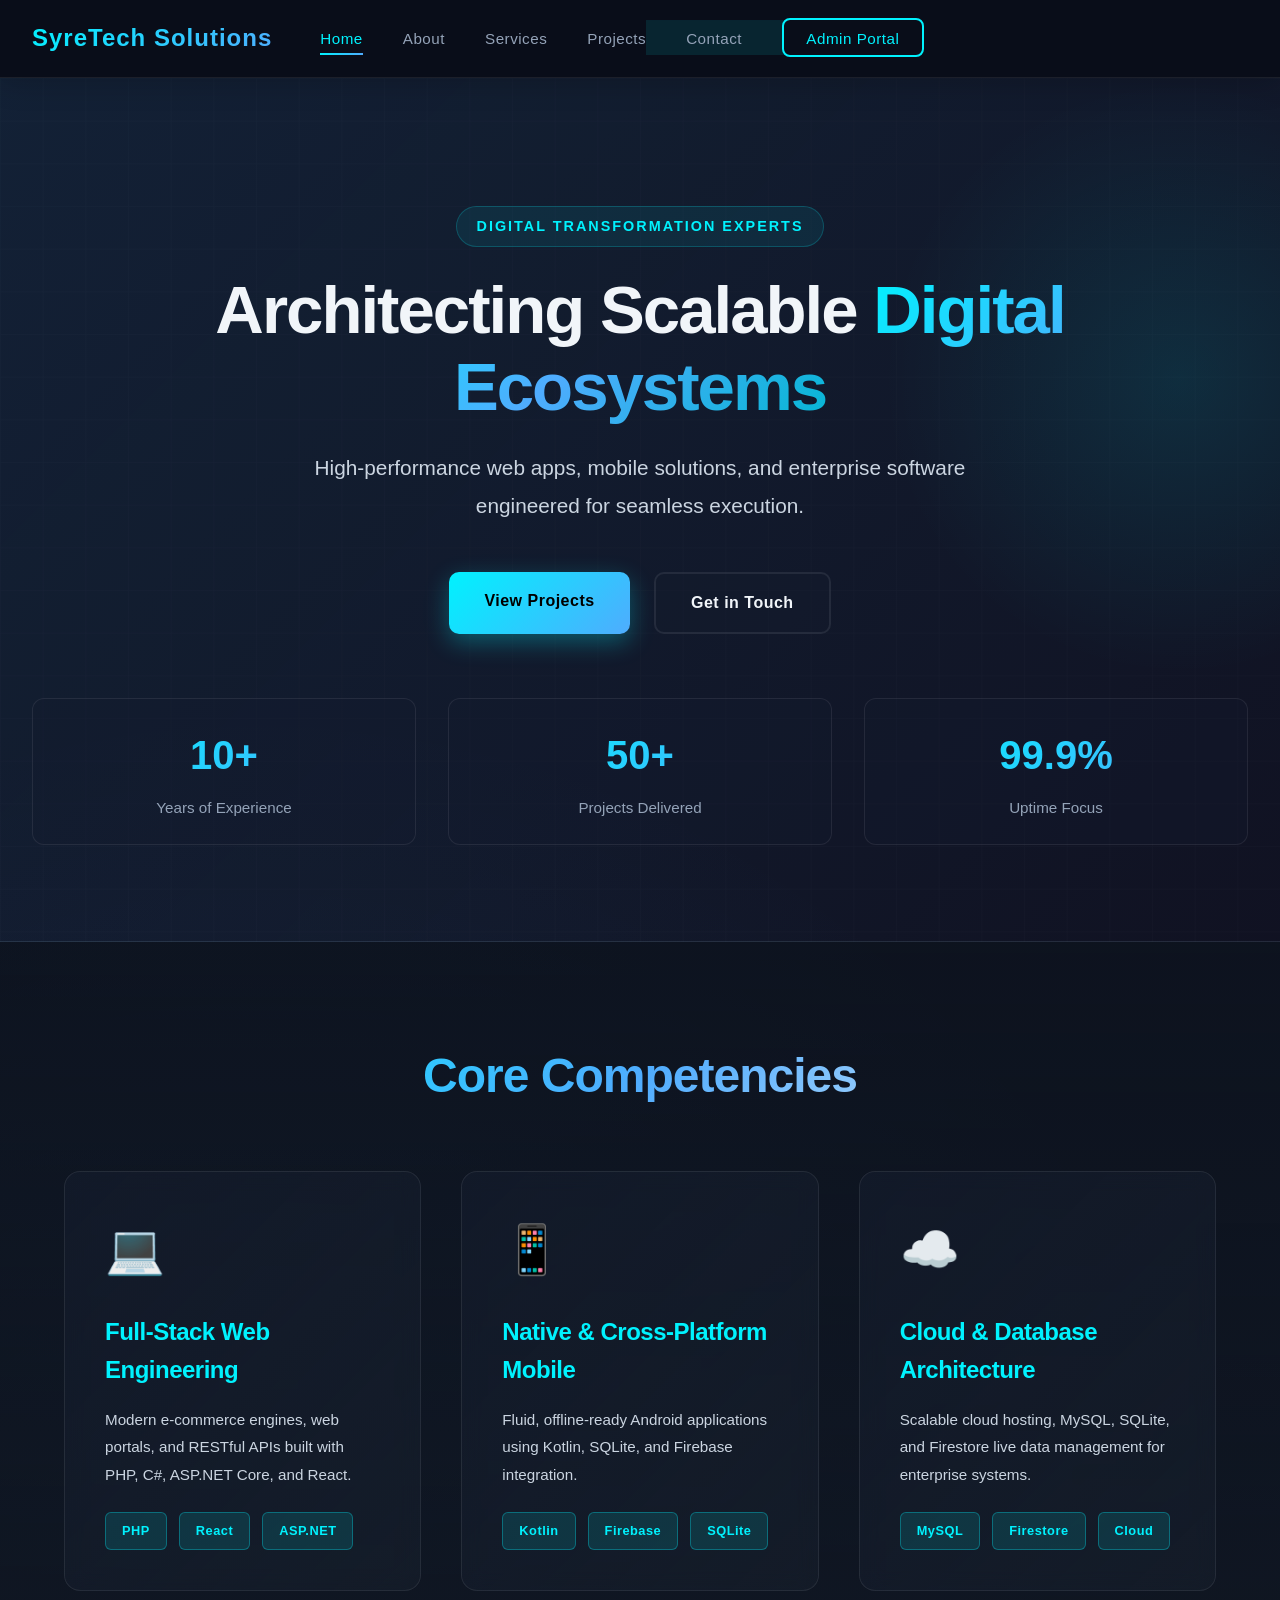
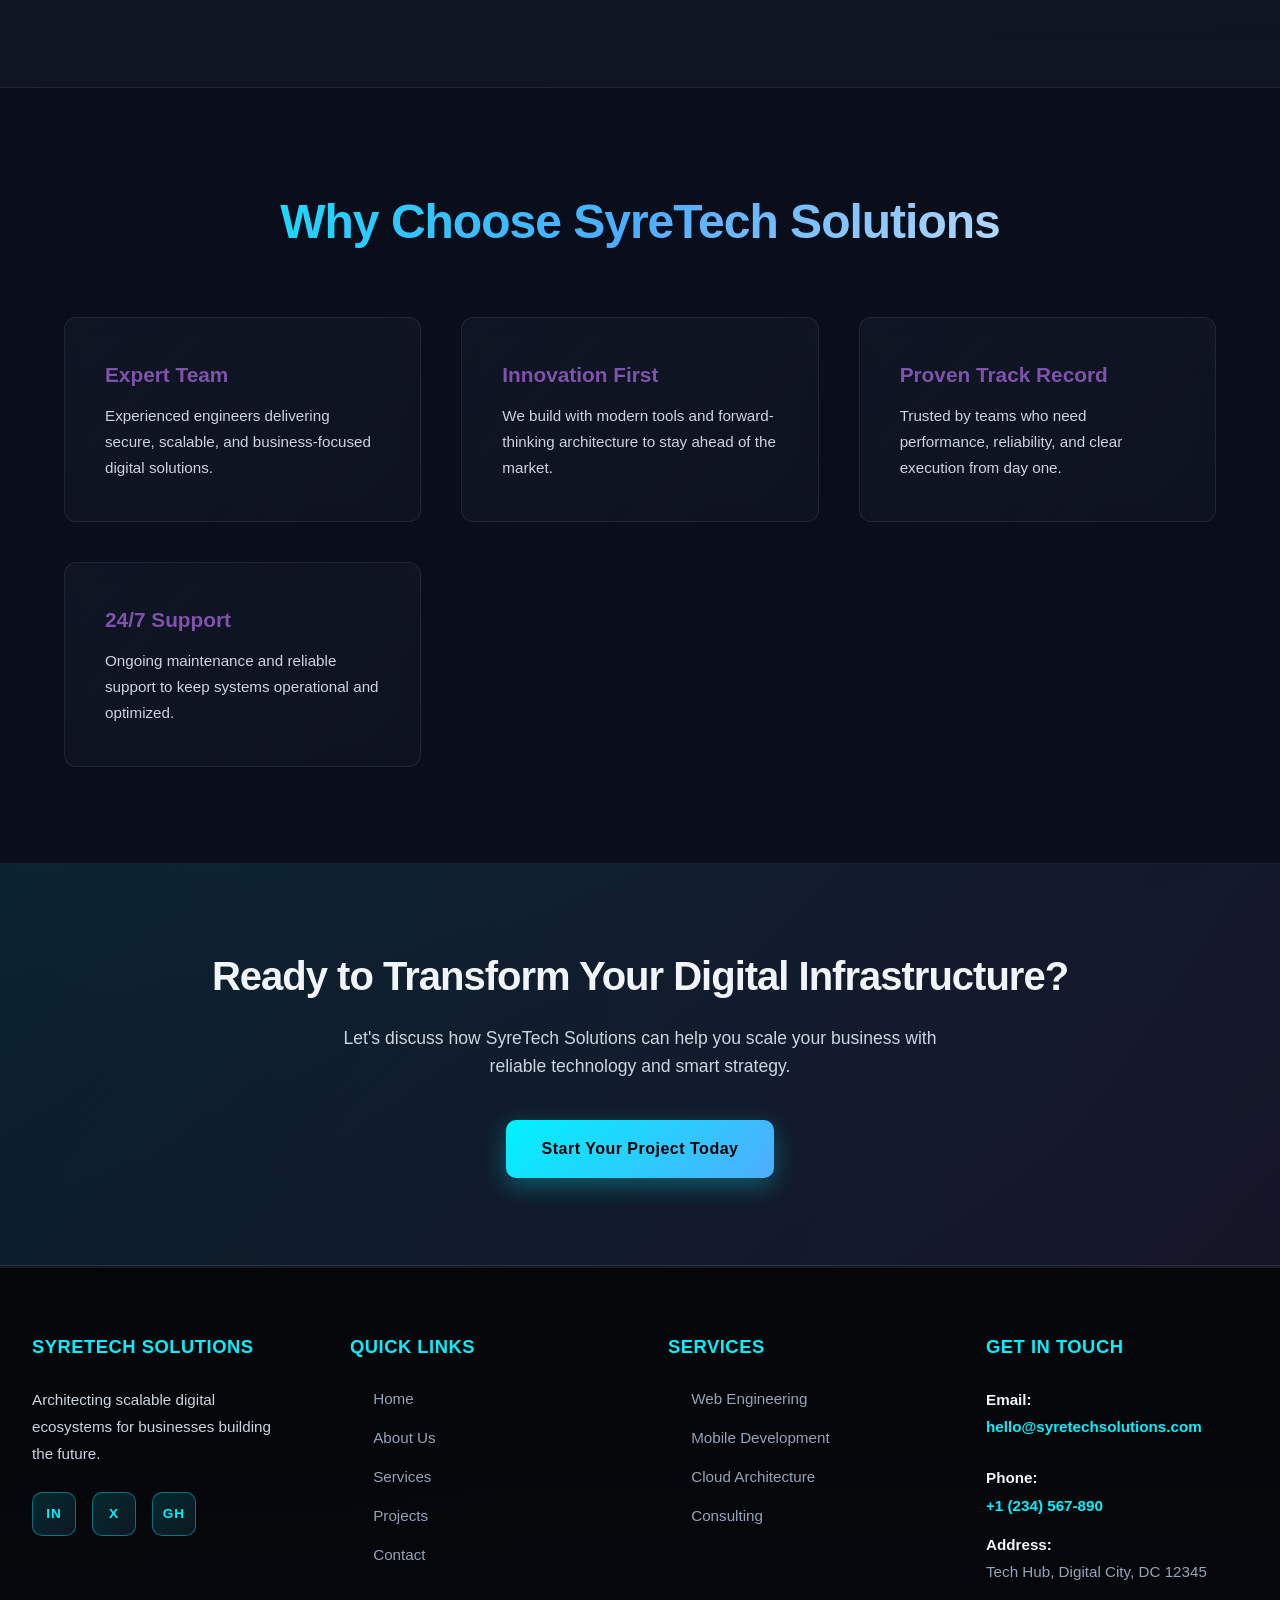
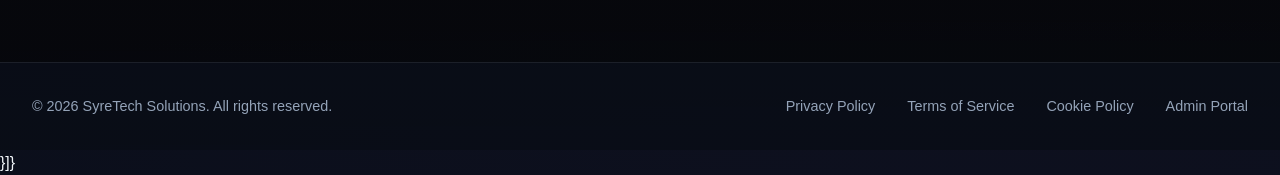
==== commit 1105cbf9: "Update the homepage to a clean white and electric blue color scheme with a more polished professiona" ====
--- a/index.html
+++ b/index.html
@@ -4,9 +4,7 @@
   <meta charset="UTF-8">
   <meta name="viewport" content="width=device-width, initial-scale=1.0">
   <meta name="description" content="SyreTech Solutions - architecting scalable digital ecosystems through high-performance web apps, mobile solutions, and enterprise software engineering.">
-  <meta name="keywords" content="software engineering, cloud architecture, web development, mobile apps, digital transformation, enterprise solutions">
   <meta name="author" content="SyreTech Solutions">
-  <meta name="theme-color" content="#0a0e1a">
   <title>SyreTech Solutions | Software Engineering & Cloud Systems</title>
   <link rel="stylesheet" href="style.css?v=20260929">
 </head>
@@ -28,12 +26,12 @@
   </header>
 
   <main>
-    <!-- Hero Section -->
     <section class="hero">
       <div class="hero-content">
         <div class="eyebrow">Digital Transformation Experts</div>
         <h1>Architecting Scalable <span class="highlight">Digital Ecosystems</span></h1>
         <p class="hero-subtitle">High-performance web apps, mobile solutions, and enterprise software engineered for seamless execution.</p>
+
         <div class="cta-buttons">
           <a href="projects.html" class="btn btn-primary">View Projects</a>
           <a href="contact.html" class="btn btn-secondary">Get in Touch</a>
@@ -56,7 +54,6 @@
       </div>
     </section>
 
-    <!-- Core Competencies Section -->
     <section class="competencies-section">
       <div class="section-container">
         <h2 class="section-title">Core Competencies</h2>
@@ -64,27 +61,29 @@
           <div class="card">
             <div class="card-icon">💻</div>
             <h3>Full-Stack Web Engineering</h3>
-            <p>Modern e-commerce engines, web portals, and RESTful APIs built with PHP, C#, ASP.NET Core, and React. Enterprise-grade solutions for demanding digital platforms.</p>
+            <p>Modern e-commerce engines, web portals, and RESTful APIs built with PHP, C#, ASP.NET Core, and React.</p>
             <div class="tech-tags">
               <span class="tag">PHP</span>
               <span class="tag">React</span>
               <span class="tag">ASP.NET</span>
             </div>
           </div>
+
           <div class="card">
             <div class="card-icon">📱</div>
             <h3>Native &amp; Cross-Platform Mobile</h3>
-            <p>Fluid, offline-ready Android applications utilizing Kotlin, SQLite, and Firebase integration. Performance-optimized apps for millions of users.</p>
+            <p>Fluid, offline-ready Android applications using Kotlin, SQLite, and Firebase integration.</p>
             <div class="tech-tags">
               <span class="tag">Kotlin</span>
               <span class="tag">Firebase</span>
               <span class="tag">SQLite</span>
             </div>
           </div>
+
           <div class="card">
             <div class="card-icon">☁️</div>
             <h3>Cloud &amp; Database Architecture</h3>
-            <p>Scalable cloud hosting, MySQL, SQLite, and Firestore live data management. Robust infrastructure designed for growth and reliability.</p>
+            <p>Scalable cloud hosting, MySQL, SQLite, and Firestore live data management for enterprise systems.</p>
             <div class="tech-tags">
               <span class="tag">MySQL</span>
               <span class="tag">Firestore</span>
@@ -95,51 +94,48 @@
       </div>
     </section>
 
-    <!-- Why Choose Us Section -->
     <section class="why-us-section">
       <div class="section-container">
         <h2 class="section-title">Why Choose SyreTech Solutions</h2>
         <div class="benefits-grid">
           <div class="benefit-item">
             <h4>Expert Team</h4>
-            <p>Seasoned engineers with years of experience in architecting scalable systems and delivering enterprise solutions.</p>
+            <p>Experienced engineers delivering secure, scalable, and business-focused digital solutions.</p>
           </div>
           <div class="benefit-item">
             <h4>Innovation First</h4>
-            <p>We leverage cutting-edge technologies to keep your systems ahead of the curve and competitive in the market.</p>
+            <p>We build with modern tools and forward-thinking architecture to stay ahead of the market.</p>
           </div>
           <div class="benefit-item">
             <h4>Proven Track Record</h4>
-            <p>Trusted by enterprises to deliver mission-critical solutions on time, every time, with exceptional quality.</p>
+            <p>Trusted by teams who need performance, reliability, and clear execution from day one.</p>
           </div>
           <div class="benefit-item">
             <h4>24/7 Support</h4>
-            <p>Dedicated support team ensuring your systems run smoothly around the clock with proactive monitoring.</p>
+            <p>Ongoing maintenance and reliable support to keep systems operational and optimized.</p>
           </div>
         </div>
       </div>
     </section>
 
-    <!-- CTA Section -->
     <section class="cta-section">
       <div class="section-container">
         <h2>Ready to Transform Your Digital Infrastructure?</h2>
-        <p>Let's discuss how SyreTech Solutions can help you scale your business and achieve your digital goals.</p>
-        <a href="contact.html" class="btn btn-primary btn-large">Start Your Project Today</a>
+        <p>Let's discuss how SyreTech Solutions can help you scale your business with reliable technology and smart strategy.</p>
+        <a href="contact.html" class="btn btn-primary">Start Your Project Today</a>
       </div>
     </section>
   </main>
 
-  <!-- Professional Footer -->
   <footer>
     <div class="footer-container">
       <div class="footer-section">
         <h4>SyreTech Solutions</h4>
-        <p>Architecting scalable digital ecosystems for businesses building the future. From concept to deployment, we deliver excellence.</p>
+        <p>Architecting scalable digital ecosystems for businesses building the future.</p>
         <div class="social-links">
-          <a href="#linkedin" aria-label="LinkedIn" title="Follow us on LinkedIn">in</a>
-          <a href="#twitter" aria-label="Twitter" title="Follow us on Twitter">x</a>
-          <a href="#github" aria-label="GitHub" title="View our GitHub">gh</a>
+          <a href="#">in</a>
+          <a href="#">x</a>
+          <a href="#">gh</a>
         </div>
       </div>
 
@@ -149,7 +145,7 @@
           <li><a href="index.html">Home</a></li>
           <li><a href="about.html">About Us</a></li>
           <li><a href="services.html">Services</a></li>
-          <li><a href="projects.html">Portfolio</a></li>
+          <li><a href="projects.html">Projects</a></li>
           <li><a href="contact.html">Contact</a></li>
         </ul>
       </div>
@@ -157,11 +153,10 @@
       <div class="footer-section">
         <h4>Services</h4>
         <ul>
-          <li><a href="services.html#web-engineering">Web Engineering</a></li>
-          <li><a href="services.html#mobile-development">Mobile Development</a></li>
-          <li><a href="services.html#cloud-architecture">Cloud Architecture</a></li>
-          <li><a href="services.html#consulting">Consulting</a></li>
-          <li><a href="services.html#integration">System Integration</a></li>
+          <li><a href="services.html">Web Engineering</a></li>
+          <li><a href="services.html">Mobile Development</a></li>
+          <li><a href="services.html">Cloud Architecture</a></li>
+          <li><a href="services.html">Consulting</a></li>
         </ul>
       </div>
 
@@ -174,7 +169,7 @@
     </div>
 
     <div class="footer-bottom">
-      <div class="section-container footer-bottom-inner">
+      <div class="footer-bottom-inner">
         <p>&copy; 2026 SyreTech Solutions. All rights reserved.</p>
         <div class="footer-links">
           <a href="#privacy-policy">Privacy Policy</a>
@@ -187,3 +182,4 @@
   </footer>
 </body>
 </html>
+}]}  
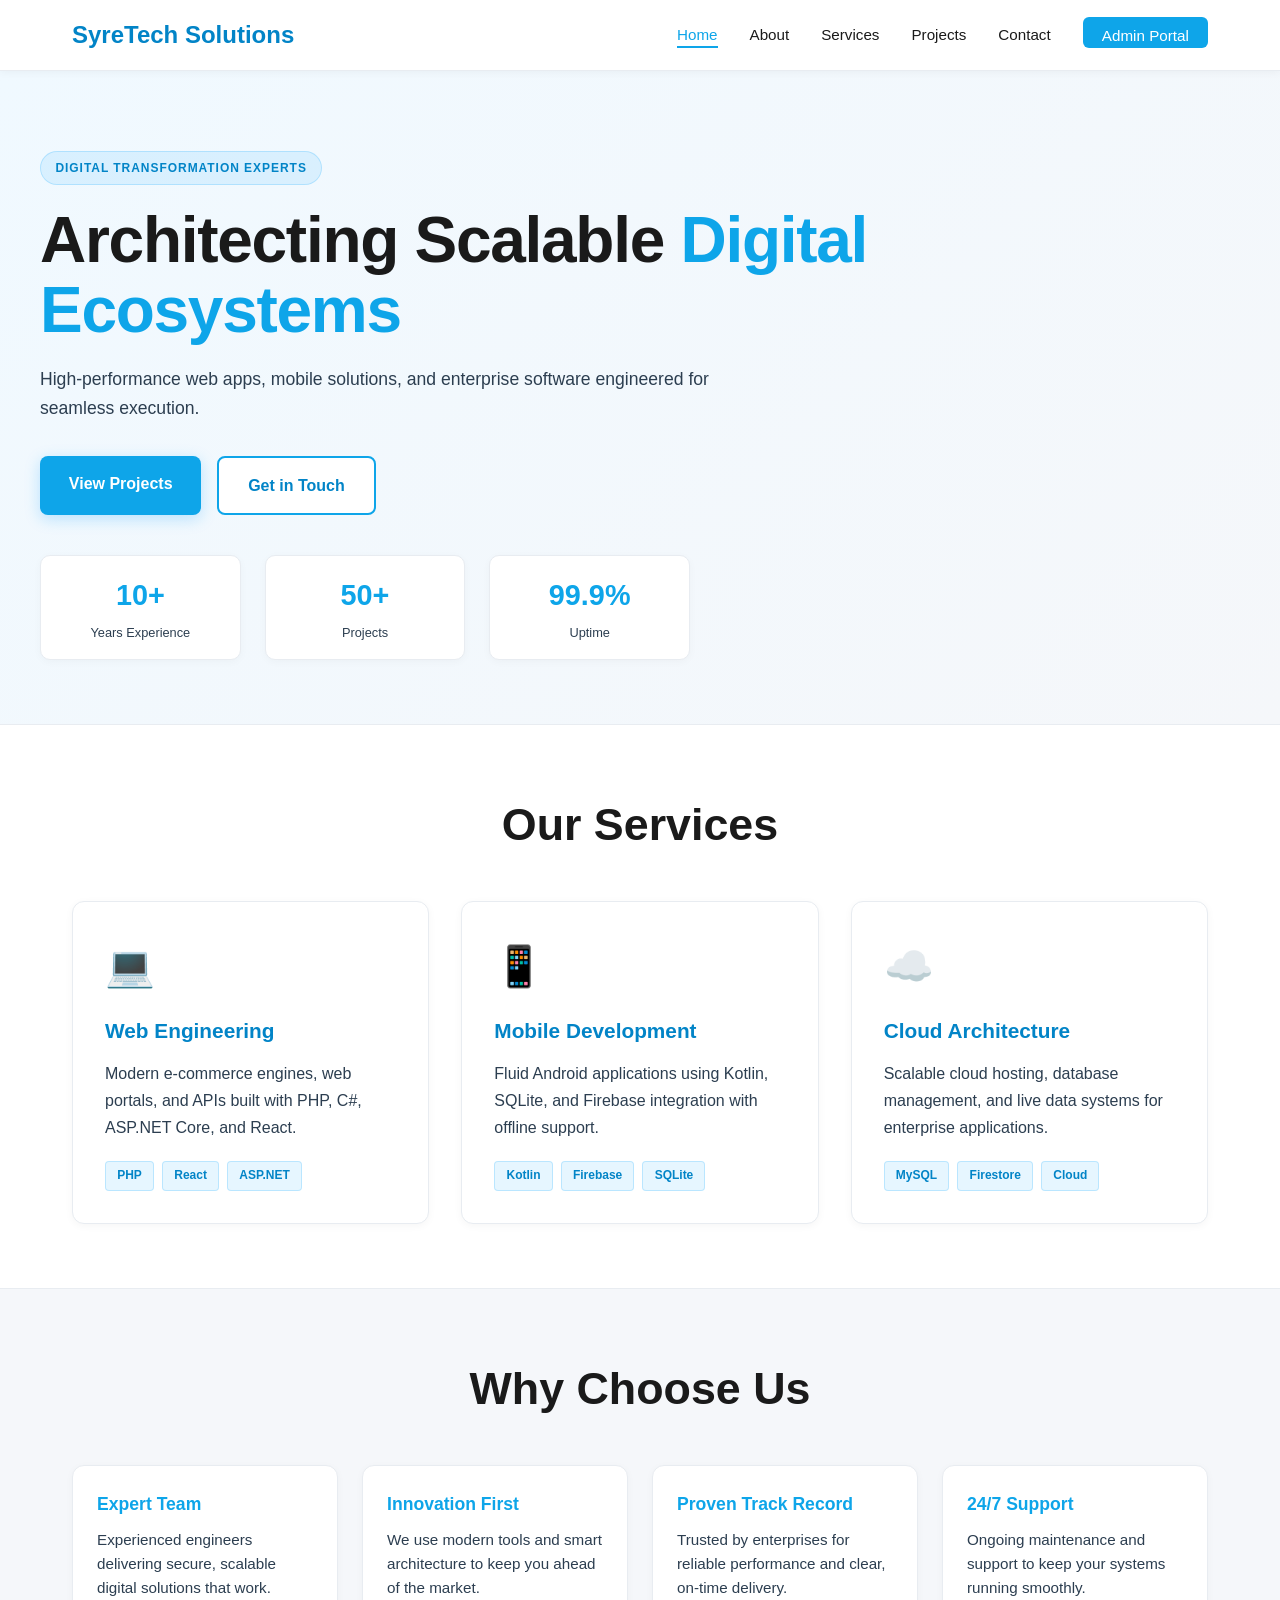
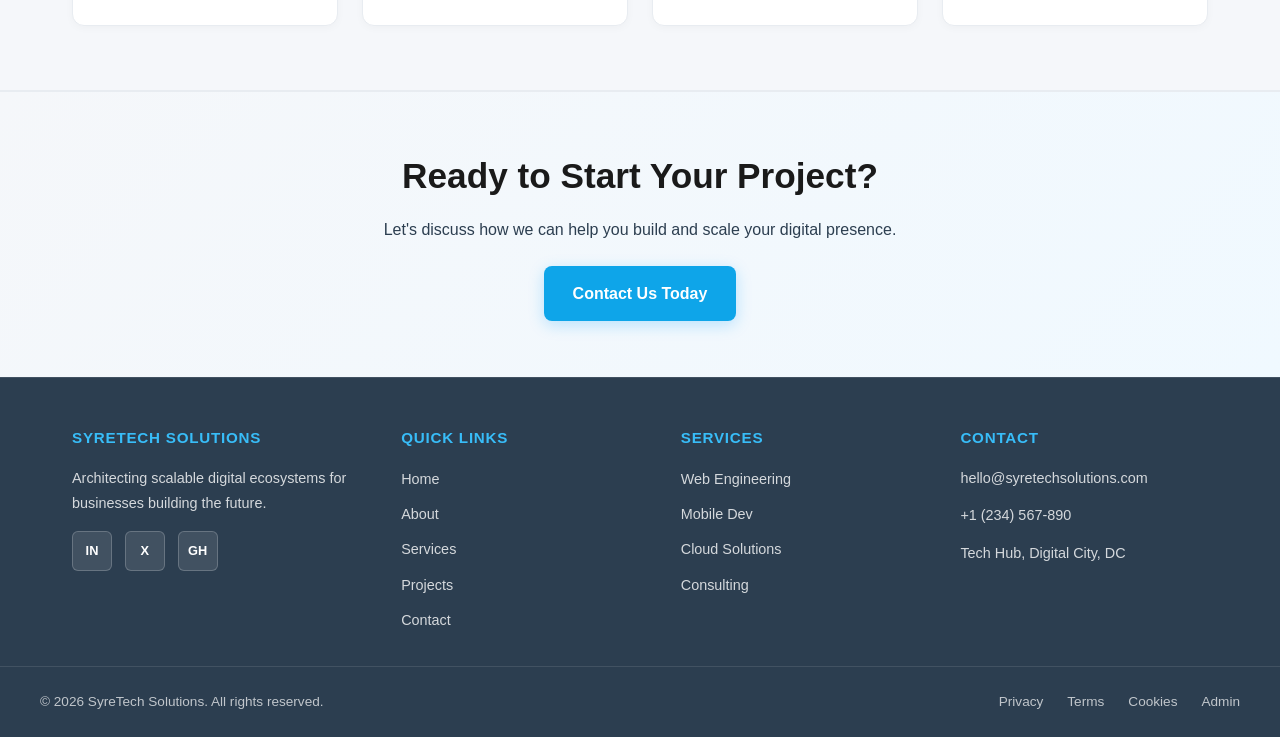
==== commit b09d03a0: "Create clean, simple tech company website with white background and electric blue accents" ====
--- a/index.html
+++ b/index.html
@@ -26,6 +26,7 @@
   </header>
 
   <main>
+    <!-- Hero Section -->
     <section class="hero">
       <div class="hero-content">
         <div class="eyebrow">Digital Transformation Experts</div>
@@ -40,28 +41,29 @@
         <div class="hero-metrics">
           <div class="metric-item">
             <strong>10+</strong>
-            <span>Years of Experience</span>
+            <span>Years Experience</span>
           </div>
           <div class="metric-item">
             <strong>50+</strong>
-            <span>Projects Delivered</span>
+            <span>Projects</span>
           </div>
           <div class="metric-item">
             <strong>99.9%</strong>
-            <span>Uptime Focus</span>
+            <span>Uptime</span>
           </div>
         </div>
       </div>
     </section>
 
+    <!-- Services Section -->
     <section class="competencies-section">
       <div class="section-container">
-        <h2 class="section-title">Core Competencies</h2>
+        <h2 class="section-title">Our Services</h2>
         <div class="grid">
           <div class="card">
             <div class="card-icon">💻</div>
-            <h3>Full-Stack Web Engineering</h3>
-            <p>Modern e-commerce engines, web portals, and RESTful APIs built with PHP, C#, ASP.NET Core, and React.</p>
+            <h3>Web Engineering</h3>
+            <p>Modern e-commerce engines, web portals, and APIs built with PHP, C#, ASP.NET Core, and React.</p>
             <div class="tech-tags">
               <span class="tag">PHP</span>
               <span class="tag">React</span>
@@ -71,8 +73,8 @@
 
           <div class="card">
             <div class="card-icon">📱</div>
-            <h3>Native &amp; Cross-Platform Mobile</h3>
-            <p>Fluid, offline-ready Android applications using Kotlin, SQLite, and Firebase integration.</p>
+            <h3>Mobile Development</h3>
+            <p>Fluid Android applications using Kotlin, SQLite, and Firebase integration with offline support.</p>
             <div class="tech-tags">
               <span class="tag">Kotlin</span>
               <span class="tag">Firebase</span>
@@ -82,8 +84,8 @@
 
           <div class="card">
             <div class="card-icon">☁️</div>
-            <h3>Cloud &amp; Database Architecture</h3>
-            <p>Scalable cloud hosting, MySQL, SQLite, and Firestore live data management for enterprise systems.</p>
+            <h3>Cloud Architecture</h3>
+            <p>Scalable cloud hosting, database management, and live data systems for enterprise applications.</p>
             <div class="tech-tags">
               <span class="tag">MySQL</span>
               <span class="tag">Firestore</span>
@@ -94,39 +96,42 @@
       </div>
     </section>
 
+    <!-- Why Us Section -->
     <section class="why-us-section">
       <div class="section-container">
-        <h2 class="section-title">Why Choose SyreTech Solutions</h2>
+        <h2 class="section-title">Why Choose Us</h2>
         <div class="benefits-grid">
           <div class="benefit-item">
             <h4>Expert Team</h4>
-            <p>Experienced engineers delivering secure, scalable, and business-focused digital solutions.</p>
+            <p>Experienced engineers delivering secure, scalable digital solutions that work.</p>
           </div>
           <div class="benefit-item">
             <h4>Innovation First</h4>
-            <p>We build with modern tools and forward-thinking architecture to stay ahead of the market.</p>
+            <p>We use modern tools and smart architecture to keep you ahead of the market.</p>
           </div>
           <div class="benefit-item">
             <h4>Proven Track Record</h4>
-            <p>Trusted by teams who need performance, reliability, and clear execution from day one.</p>
+            <p>Trusted by enterprises for reliable performance and clear, on-time delivery.</p>
           </div>
           <div class="benefit-item">
             <h4>24/7 Support</h4>
-            <p>Ongoing maintenance and reliable support to keep systems operational and optimized.</p>
+            <p>Ongoing maintenance and support to keep your systems running smoothly.</p>
           </div>
         </div>
       </div>
     </section>
 
+    <!-- CTA Section -->
     <section class="cta-section">
       <div class="section-container">
-        <h2>Ready to Transform Your Digital Infrastructure?</h2>
-        <p>Let's discuss how SyreTech Solutions can help you scale your business with reliable technology and smart strategy.</p>
-        <a href="contact.html" class="btn btn-primary">Start Your Project Today</a>
+        <h2>Ready to Start Your Project?</h2>
+        <p>Let's discuss how we can help you build and scale your digital presence.</p>
+        <a href="contact.html" class="btn btn-primary">Contact Us Today</a>
       </div>
     </section>
   </main>
 
+  <!-- Footer -->
   <footer>
     <div class="footer-container">
       <div class="footer-section">
@@ -143,7 +148,7 @@
         <h4>Quick Links</h4>
         <ul>
           <li><a href="index.html">Home</a></li>
-          <li><a href="about.html">About Us</a></li>
+          <li><a href="about.html">About</a></li>
           <li><a href="services.html">Services</a></li>
           <li><a href="projects.html">Projects</a></li>
           <li><a href="contact.html">Contact</a></li>
@@ -154,17 +159,17 @@
         <h4>Services</h4>
         <ul>
           <li><a href="services.html">Web Engineering</a></li>
-          <li><a href="services.html">Mobile Development</a></li>
-          <li><a href="services.html">Cloud Architecture</a></li>
+          <li><a href="services.html">Mobile Dev</a></li>
+          <li><a href="services.html">Cloud Solutions</a></li>
           <li><a href="services.html">Consulting</a></li>
         </ul>
       </div>
 
       <div class="footer-section">
-        <h4>Get In Touch</h4>
-        <p><strong>Email:</strong><br><a href="mailto:hello@syretechsolutions.com">hello@syretechsolutions.com</a></p>
-        <p><strong>Phone:</strong><br><a href="tel:+1234567890">+1 (234) 567-890</a></p>
-        <p><strong>Address:</strong><br>Tech Hub, Digital City, DC 12345</p>
+        <h4>Contact</h4>
+        <p><a href="mailto:hello@syretechsolutions.com">hello@syretechsolutions.com</a></p>
+        <p><a href="tel:+1234567890">+1 (234) 567-890</a></p>
+        <p>Tech Hub, Digital City, DC</p>
       </div>
     </div>
 
@@ -172,14 +177,13 @@
       <div class="footer-bottom-inner">
         <p>&copy; 2026 SyreTech Solutions. All rights reserved.</p>
         <div class="footer-links">
-          <a href="#privacy-policy">Privacy Policy</a>
-          <a href="#terms-of-service">Terms of Service</a>
-          <a href="#cookie-policy">Cookie Policy</a>
-          <a href="admin.html">Admin Portal</a>
+          <a href="#privacy">Privacy</a>
+          <a href="#terms">Terms</a>
+          <a href="#cookies">Cookies</a>
+          <a href="admin.html">Admin</a>
         </div>
       </div>
     </div>
   </footer>
 </body>
 </html>
-}]}  
--- a/style.css
+++ b/style.css
@@ -1,26 +1,14 @@
-/* --- Global Theme & Premium Dark Aesthetic --- */
+/* --- Clean White & Electric Blue Tech Company Style --- */
 :root {
-  --bg-dark: #0a0e1a;
-  --bg-darker: #050609;
-  --bg-card: #151d2e;
-  --bg-input: #1b2640;
-  --bg-section: #0f1622;
-  --accent-cyan: #00f2fe;
-  --accent-blue: #4facfe;
-  --accent-purple: #7f53ac;
-  --accent-teal: #06b6d4;
-  --text-main: #f1f5f9;
-  --text-muted: #94a3b8;
-  --text-light: #cbd5e1;
-  --border-color: rgba(255, 255, 255, 0.08);
-  --border-color-light: rgba(255, 255, 255, 0.05);
-  --font-family: 'Segoe UI', -apple-system, BlinkMacSystemFont, 'Helvetica Neue', sans-serif;
-  --font-mono: 'Fira Code', 'Monaco', monospace;
-  --transition: all 0.3s cubic-bezier(0.4, 0, 0.2, 1);
-  --shadow-sm: 0 1px 2px rgba(0, 0, 0, 0.05);
-  --shadow-md: 0 4px 6px rgba(0, 0, 0, 0.1);
-  --shadow-lg: 0 10px 15px rgba(0, 0, 0, 0.2);
-  --shadow-xl: 0 20px 25px rgba(0, 0, 0, 0.3);
+  --white: #ffffff;
+  --light-gray: #f5f7fa;
+  --gray: #e8ecf1;
+  --dark-gray: #2c3e50;
+  --text: #1a1a1a;
+  --blue: #0ea5e9;
+  --blue-dark: #0284c7;
+  --blue-light: #38bdf8;
+  --transition: all 0.3s ease;
 }
 
 * {
@@ -34,11 +22,9 @@
 }
 
 body {
-  background-color: var(--bg-dark);
-  background-image: radial-gradient(circle at 20% 50%, rgba(79, 172, 254, 0.08) 0%, transparent 50%),
-                    radial-gradient(circle at 80% 80%, rgba(127, 83, 172, 0.05) 0%, transparent 50%);
-  color: var(--text-main);
-  font-family: var(--font-family);
+  background: var(--white);
+  color: var(--text);
+  font-family: 'Segoe UI', Tahoma, Geneva, Verdana, sans-serif;
   line-height: 1.6;
   min-height: 100vh;
   display: flex;
@@ -46,52 +32,40 @@
 }
 
 a {
-  color: var(--accent-cyan);
+  color: var(--blue-dark);
   text-decoration: none;
   transition: var(--transition);
 }
 
 a:hover {
-  opacity: 0.85;
-  color: var(--accent-blue);
-}
-
-/* --- Navigation --- */
+  color: var(--blue);
+}
+
+/* --- Header & Navigation --- */
 header {
-  background: rgba(10, 14, 26, 0.92);
-  backdrop-filter: blur(12px);
+  background: var(--white);
+  border-bottom: 1px solid var(--gray);
   position: sticky;
   top: 0;
   z-index: 1000;
-  border-bottom: 1px solid var(--border-color);
-  box-shadow: 0 4px 30px rgba(0, 0, 0, 0.2);
+  box-shadow: 0 2px 8px rgba(0, 0, 0, 0.04);
 }
 
 .nav-container {
-  max-width: 1440px;
+  max-width: 1200px;
   margin: 0 auto;
-  padding: 1.2rem 2rem;
+  padding: 1rem 2rem;
   display: flex;
   justify-content: space-between;
   align-items: center;
-  gap: 3rem;
+  gap: 2rem;
 }
 
 .logo {
   font-size: 1.5rem;
   font-weight: 700;
-  letter-spacing: 1px;
-  background: linear-gradient(135deg, var(--accent-cyan), var(--accent-blue));
-  -webkit-background-clip: text;
-  -webkit-text-fill-color: transparent;
-  background-clip: text;
+  color: var(--blue-dark);
   white-space: nowrap;
-  flex-shrink: 0;
-  transition: var(--transition);
-}
-
-.logo:hover {
-  filter: drop-shadow(0 0 8px rgba(0, 242, 254, 0.3));
 }
 
 nav {
@@ -101,18 +75,18 @@
 .nav-links {
   display: flex;
   list-style: none;
-  gap: 2.5rem;
+  gap: 2rem;
   align-items: center;
+  justify-content: flex-end;
   flex-wrap: wrap;
 }
 
 .nav-links a {
-  color: var(--text-muted);
+  color: var(--text);
   font-weight: 500;
   font-size: 0.95rem;
   position: relative;
-  padding-bottom: 0.5rem;
-  letter-spacing: 0.5px;
+  padding-bottom: 0.3rem;
 }
 
 .nav-links a::after {
@@ -122,8 +96,8 @@
   left: 0;
   width: 0;
   height: 2px;
-  background: linear-gradient(90deg, var(--accent-cyan), var(--accent-blue));
-  transition: width 0.4s cubic-bezier(0.4, 0, 0.2, 1);
+  background: var(--blue);
+  transition: width 0.3s ease;
 }
 
 .nav-links a:hover::after,
@@ -133,747 +107,459 @@
 
 .nav-links a.active,
 .nav-links a:hover {
-  color: var(--accent-cyan);
+  color: var(--blue);
 }
 
 .btn-admin {
-  border: 2px solid var(--accent-cyan);
-  padding: 0.6rem 1.4rem;
-  border-radius: 8px;
-  color: var(--accent-cyan) !important;
+  background: var(--blue);
+  color: var(--white) !important;
+  border: none;
+  padding: 0.6rem 1.2rem;
+  border-radius: 6px;
   font-weight: 600;
-  font-size: 0.9rem;
-  transition: var(--transition);
-  position: relative;
-  overflow: hidden;
-}
-
-.btn-admin::before {
-  content: '';
-  position: absolute;
-  top: 0;
-  left: -100%;
-  width: 100%;
-  height: 100%;
-  background: rgba(0, 242, 254, 0.1);
-  transition: left 0.3s ease;
-  z-index: -1;
-}
-
-.btn-admin:hover::before {
-  left: 0;
+  cursor: pointer;
+  transition: var(--transition);
 }
 
 .btn-admin:hover {
+  background: var(--blue-dark);
   transform: translateY(-2px);
-  box-shadow: 0 8px 20px rgba(0, 242, 254, 0.25);
-}
-
-/* --- Layout Main --- */
+  box-shadow: 0 4px 12px rgba(14, 165, 255, 0.25);
+}
+
+/* --- Main --- */
 main {
   flex: 1;
   width: 100%;
 }
 
 .section-container {
-  max-width: 1440px;
+  max-width: 1200px;
   margin: 0 auto;
   padding: 0 2rem;
 }
 
 /* --- Hero Section --- */
 .hero {
-  padding: 8rem 2rem 6rem;
-  background: linear-gradient(135deg, rgba(79, 172, 254, 0.12) 0%, rgba(127, 83, 172, 0.06) 100%),
-              url('data:image/svg+xml,<svg xmlns="http://www.w3.org/2000/svg" viewBox="0 0 1200 600"><defs><pattern id="grid" width="40" height="40" patternUnits="userSpaceOnUse"><path d="M 40 0 L 0 0 0 40" fill="none" stroke="rgba(255,255,255,0.02)" stroke-width="1"/></pattern></defs><rect width="1200" height="600" fill="url(%23grid)"/></svg>');
-  border-bottom: 1px solid var(--border-color);
-  position: relative;
-  overflow: hidden;
-}
-
-.hero::before {
-  content: '';
-  position: absolute;
-  top: 0;
-  right: -200px;
-  width: 600px;
-  height: 600px;
-  background: radial-gradient(circle, rgba(0, 242, 254, 0.1) 0%, transparent 70%);
-  border-radius: 50%;
-  pointer-events: none;
+  padding: 5rem 2rem 4rem;
+  background: linear-gradient(135deg, #f0f9ff 0%, var(--light-gray) 100%);
+  border-bottom: 1px solid var(--gray);
 }
 
 .hero-content {
-  max-width: 1440px;
+  max-width: 1200px;
   margin: 0 auto;
-  text-align: center;
-  position: relative;
-  z-index: 1;
+  text-align: left;
 }
 
 .eyebrow {
   display: inline-block;
-  font-size: 0.9rem;
+  background: rgba(14, 165, 255, 0.1);
+  border: 1px solid rgba(14, 165, 255, 0.2);
+  color: var(--blue-dark);
+  padding: 0.4rem 0.9rem;
+  border-radius: 20px;
+  font-size: 0.75rem;
+  font-weight: 700;
+  letter-spacing: 0.08em;
+  text-transform: uppercase;
+  margin-bottom: 1.2rem;
+}
+
+.hero h1 {
+  font-size: clamp(2.5rem, 5vw, 4rem);
+  line-height: 1.1;
+  letter-spacing: -0.02em;
+  margin-bottom: 1.2rem;
+  font-weight: 800;
+  color: var(--text);
+}
+
+.hero h1 .highlight {
+  color: var(--blue);
+}
+
+.hero-subtitle {
+  max-width: 700px;
+  font-size: 1.1rem;
+  color: var(--dark-gray);
+  margin-bottom: 2rem;
+  line-height: 1.7;
+}
+
+.cta-buttons {
+  display: flex;
+  gap: 1rem;
+  flex-wrap: wrap;
+  margin-bottom: 2.5rem;
+}
+
+.btn {
+  display: inline-block;
+  padding: 0.9rem 1.8rem;
+  border-radius: 8px;
   font-weight: 600;
-  color: var(--accent-cyan);
-  letter-spacing: 2px;
-  text-transform: uppercase;
-  margin-bottom: 1.5rem;
-  padding: 0.5rem 1.2rem;
-  background: rgba(0, 242, 254, 0.08);
-  border: 1px solid rgba(0, 242, 254, 0.2);
-  border-radius: 50px;
-  animation: fadeInDown 0.6s ease;
-}
-
-.hero h1 {
-  font-size: clamp(2.8rem, 6vw, 4.2rem);
-  margin-bottom: 1.5rem;
-  line-height: 1.15;
-  font-weight: 800;
-  letter-spacing: -2px;
-  animation: fadeInUp 0.6s ease 0.1s both;
-}
-
-.hero h1 .highlight {
-  background: linear-gradient(135deg, var(--accent-cyan), var(--accent-blue), var(--accent-teal));
-  -webkit-background-clip: text;
-  -webkit-text-fill-color: transparent;
-  background-clip: text;
-  display: inline;
-}
-
-.hero-subtitle {
-  font-size: clamp(1rem, 2vw, 1.3rem);
-  color: var(--text-light);
-  max-width: 750px;
-  margin: 0 auto 3rem;
-  line-height: 1.8;
-  font-weight: 400;
-  animation: fadeInUp 0.6s ease 0.2s both;
-}
-
-.cta-buttons {
-  display: flex;
-  gap: 1.5rem;
-  justify-content: center;
-  flex-wrap: wrap;
-  margin-bottom: 4rem;
-  animation: fadeInUp 0.6s ease 0.3s both;
-}
-
-.btn {
-  padding: 1rem 2.2rem;
-  border-radius: 10px;
-  font-weight: 600;
-  font-size: 1rem;
+  text-decoration: none;
+  transition: var(--transition);
   border: none;
   cursor: pointer;
-  transition: var(--transition);
-  display: inline-block;
-  text-decoration: none;
-  letter-spacing: 0.5px;
-  position: relative;
-  overflow: hidden;
-}
-
-.btn::before {
-  content: '';
-  position: absolute;
-  top: 0;
-  left: -100%;
-  width: 100%;
-  height: 100%;
-  background: rgba(255, 255, 255, 0.1);
-  transition: left 0.3s ease;
-  z-index: 1;
-}
-
-.btn:hover::before {
-  left: 100%;
+  font-size: 1rem;
 }
 
 .btn-primary {
-  background: linear-gradient(135deg, var(--accent-cyan), var(--accent-blue));
-  color: #000;
-  box-shadow: 0 8px 25px rgba(0, 242, 254, 0.3);
-  font-weight: 700;
+  background: var(--blue);
+  color: var(--white);
+  box-shadow: 0 4px 15px rgba(14, 165, 255, 0.25);
 }
 
 .btn-primary:hover {
-  transform: translateY(-4px);
-  box-shadow: 0 12px 35px rgba(0, 242, 254, 0.45);
+  background: var(--blue-dark);
+  transform: translateY(-2px);
+  box-shadow: 0 6px 20px rgba(14, 165, 255, 0.35);
 }
 
 .btn-secondary {
-  border: 2px solid var(--border-color);
-  background: rgba(21, 29, 46, 0.4);
-  color: var(--text-main);
-  backdrop-filter: blur(10px);
+  background: var(--white);
+  color: var(--blue-dark);
+  border: 2px solid var(--blue);
 }
 
 .btn-secondary:hover {
-  border-color: var(--accent-cyan);
-  background: rgba(0, 242, 254, 0.12);
-  transform: translateY(-4px);
-  box-shadow: 0 12px 35px rgba(0, 242, 254, 0.2);
-}
-
-.btn-large {
-  padding: 1.3rem 2.8rem;
-  font-size: 1.1rem;
+  background: #f0f9ff;
 }
 
 /* --- Hero Metrics --- */
 .hero-metrics {
   display: grid;
-  grid-template-columns: repeat(auto-fit, minmax(200px, 1fr));
-  gap: 2rem;
-  animation: fadeInUp 0.6s ease 0.4s both;
+  grid-template-columns: repeat(3, minmax(140px, 1fr));
+  gap: 1.5rem;
+  max-width: 650px;
 }
 
 .metric-item {
-  background: rgba(21, 29, 46, 0.3);
-  border: 1px solid var(--border-color);
-  border-radius: 12px;
-  padding: 1.5rem;
+  background: var(--white);
+  border: 1px solid var(--gray);
+  border-radius: 10px;
+  padding: 1rem;
   text-align: center;
-  transition: var(--transition);
-  backdrop-filter: blur(10px);
-}
-
-.metric-item:hover {
-  border-color: var(--accent-cyan);
-  background: rgba(0, 242, 254, 0.08);
-  transform: translateY(-4px);
+  box-shadow: 0 2px 8px rgba(0, 0, 0, 0.03);
 }
 
 .metric-item strong {
   display: block;
-  font-size: clamp(1.8rem, 4vw, 2.5rem);
-  background: linear-gradient(135deg, var(--accent-cyan), var(--accent-blue));
-  -webkit-background-clip: text;
-  -webkit-text-fill-color: transparent;
-  background-clip: text;
+  font-size: 1.8rem;
+  color: var(--blue);
+  margin-bottom: 0.3rem;
+}
+
+.metric-item span {
+  display: block;
+  font-size: 0.8rem;
+  color: var(--dark-gray);
+  font-weight: 500;
+}
+
+/* --- Sections --- */
+.competencies-section,
+.why-us-section {
+  padding: 4rem 2rem;
+  background: var(--white);
+}
+
+.competencies-section {
+  border-bottom: 1px solid var(--gray);
+}
+
+.why-us-section {
+  background: var(--light-gray);
+  border-bottom: 1px solid var(--gray);
+}
+
+.section-title {
+  font-size: clamp(1.8rem, 4vw, 2.8rem);
+  margin-bottom: 2.5rem;
+  text-align: center;
   font-weight: 800;
-  margin-bottom: 0.5rem;
-}
-
-.metric-item span {
-  font-size: 0.95rem;
-  color: var(--text-muted);
-  font-weight: 500;
-}
-
-/* --- Competencies Section --- */
-.competencies-section {
-  padding: 6rem 2rem;
-  background: linear-gradient(180deg, rgba(15, 22, 34, 0.6) 0%, var(--bg-section) 100%);
-  border-bottom: 1px solid var(--border-color);
-}
-
-.section-title {
-  font-size: clamp(2rem, 5vw, 3rem);
-  margin-bottom: 3.5rem;
-  text-align: center;
-  background: linear-gradient(135deg, var(--accent-cyan), var(--accent-blue), var(--text-main));
-  -webkit-background-clip: text;
-  -webkit-text-fill-color: transparent;
-  background-clip: text;
-  font-weight: 800;
-  letter-spacing: -1px;
+  color: var(--text);
 }
 
 /* --- Cards Grid --- */
 .grid {
   display: grid;
-  grid-template-columns: repeat(auto-fit, minmax(320px, 1fr));
-  gap: 2.5rem;
-  margin-top: 2rem;
+  grid-template-columns: repeat(auto-fit, minmax(280px, 1fr));
+  gap: 2rem;
 }
 
 .card {
-  background: linear-gradient(135deg, rgba(21, 29, 46, 0.6) 0%, rgba(31, 41, 55, 0.3) 100%);
-  border: 1px solid var(--border-color);
-  border-radius: 16px;
-  padding: 2.5rem;
-  display: flex;
-  flex-direction: column;
-  transition: var(--transition);
-  position: relative;
-  overflow: hidden;
-  backdrop-filter: blur(10px);
-}
-
-.card::before {
-  content: '';
-  position: absolute;
-  top: 0;
-  left: 0;
-  right: 0;
-  height: 4px;
-  background: linear-gradient(90deg, var(--accent-cyan), var(--accent-blue), transparent);
-  opacity: 0;
-  transition: opacity 0.3s ease;
-}
-
-.card::after {
-  content: '';
-  position: absolute;
-  inset: 0;
-  background: radial-gradient(circle at top right, rgba(0, 242, 254, 0.1) 0%, transparent 60%);
-  opacity: 0;
-  transition: opacity 0.3s ease;
-  pointer-events: none;
+  background: var(--white);
+  border: 1px solid var(--gray);
+  border-radius: 12px;
+  padding: 2rem;
+  box-shadow: 0 2px 8px rgba(0, 0, 0, 0.04);
+  transition: var(--transition);
 }
 
 .card:hover {
-  border-color: var(--accent-cyan);
-  transform: translateY(-12px);
-  box-shadow: 0 20px 50px rgba(0, 242, 254, 0.2);
-}
-
-.card:hover::before,
-.card:hover::after {
-  opacity: 1;
+  transform: translateY(-4px);
+  box-shadow: 0 8px 20px rgba(14, 165, 255, 0.15);
+  border-color: var(--blue);
 }
 
 .card-icon {
-  font-size: 3rem;
-  margin-bottom: 1.5rem;
-  display: block;
-  animation: float 3s ease-in-out infinite;
-}
-
-@keyframes float {
-  0%, 100% { transform: translateY(0); }
-  50% { transform: translateY(-8px); }
+  font-size: 2.5rem;
+  margin-bottom: 1rem;
 }
 
 .card h3 {
-  color: var(--accent-cyan);
-  margin-bottom: 1rem;
-  font-size: 1.5rem;
+  font-size: 1.3rem;
+  margin-bottom: 0.8rem;
+  color: var(--blue-dark);
   font-weight: 700;
-  letter-spacing: -0.5px;
 }
 
 .card p {
-  color: var(--text-light);
-  font-size: 0.95rem;
-  flex: 1;
-  line-height: 1.8;
-  margin-bottom: 1.5rem;
-  font-weight: 400;
+  color: var(--dark-gray);
+  margin-bottom: 1.2rem;
+  line-height: 1.7;
 }
 
 .tech-tags {
   display: flex;
+  gap: 0.5rem;
   flex-wrap: wrap;
-  gap: 0.75rem;
-  margin-top: auto;
 }
 
 .tag {
-  background: rgba(0, 242, 254, 0.12);
-  border: 1px solid rgba(0, 242, 254, 0.3);
-  padding: 0.5rem 1rem;
-  border-radius: 6px;
-  font-size: 0.8rem;
-  color: var(--accent-cyan);
+  background: rgba(14, 165, 255, 0.1);
+  color: var(--blue-dark);
+  border: 1px solid rgba(14, 165, 255, 0.2);
+  padding: 0.3rem 0.7rem;
+  border-radius: 4px;
+  font-size: 0.75rem;
   font-weight: 600;
-  letter-spacing: 0.5px;
-  transition: var(--transition);
-}
-
-.tag:hover {
-  background: rgba(0, 242, 254, 0.2);
-  border-color: var(--accent-cyan);
-}
-
-/* --- Why Us Section --- */
-.why-us-section {
-  padding: 6rem 2rem;
-  background-color: var(--bg-dark);
-  border-bottom: 1px solid var(--border-color);
-}
-
+}
+
+/* --- Benefits Grid --- */
 .benefits-grid {
   display: grid;
-  grid-template-columns: repeat(auto-fit, minmax(280px, 1fr));
-  gap: 2.5rem;
-  margin-top: 2rem;
+  grid-template-columns: repeat(auto-fit, minmax(240px, 1fr));
+  gap: 1.5rem;
 }
 
 .benefit-item {
-  background: linear-gradient(135deg, rgba(21, 29, 46, 0.5) 0%, rgba(31, 41, 55, 0.2) 100%);
-  border: 1px solid var(--border-color);
+  background: var(--white);
+  border: 1px solid var(--gray);
   border-radius: 12px;
-  padding: 2.5rem;
-  transition: var(--transition);
-  backdrop-filter: blur(10px);
-  position: relative;
-  overflow: hidden;
-}
-
-.benefit-item::before {
-  content: '';
-  position: absolute;
-  top: -50%;
-  right: -50%;
-  width: 200px;
-  height: 200px;
-  background: radial-gradient(circle, rgba(127, 83, 172, 0.15) 0%, transparent 70%);
-  border-radius: 50%;
+  padding: 1.5rem;
+  box-shadow: 0 2px 8px rgba(0, 0, 0, 0.03);
   transition: var(--transition);
 }
 
 .benefit-item:hover {
-  border-color: var(--accent-purple);
-  background: linear-gradient(135deg, rgba(127, 83, 172, 0.1) 0%, rgba(79, 172, 254, 0.05) 100%);
-  transform: translateY(-6px);
-  box-shadow: 0 15px 40px rgba(127, 83, 172, 0.15);
-}
-
-.benefit-item:hover::before {
-  top: -20%;
-  right: -20%;
+  transform: translateY(-3px);
+  border-color: var(--blue);
+  box-shadow: 0 6px 16px rgba(14, 165, 255, 0.12);
 }
 
 .benefit-item h4 {
-  color: var(--accent-purple);
-  font-size: 1.3rem;
-  margin-bottom: 0.75rem;
+  color: var(--blue);
+  font-size: 1.1rem;
+  margin-bottom: 0.6rem;
   font-weight: 700;
-  position: relative;
-  z-index: 1;
 }
 
 .benefit-item p {
-  color: var(--text-light);
-  line-height: 1.7;
+  color: var(--dark-gray);
   font-size: 0.95rem;
-  position: relative;
-  z-index: 1;
+  line-height: 1.6;
 }
 
 /* --- CTA Section --- */
 .cta-section {
-  padding: 5rem 2rem;
-  background: linear-gradient(135deg, rgba(0, 242, 254, 0.08) 0%, rgba(127, 83, 172, 0.06) 100%);
-  border-bottom: 1px solid var(--border-color);
+  padding: 3.5rem 2rem;
+  background: linear-gradient(135deg, var(--light-gray), #f0f9ff);
+  border-top: 1px solid var(--gray);
   text-align: center;
 }
 
 .cta-section h2 {
-  font-size: clamp(1.8rem, 4vw, 2.5rem);
+  font-size: clamp(1.6rem, 3vw, 2.2rem);
+  color: var(--text);
+  margin-bottom: 0.8rem;
+  font-weight: 800;
+}
+
+.cta-section p {
+  max-width: 550px;
+  margin: 0 auto 1.5rem;
+  color: var(--dark-gray);
+  font-size: 1rem;
+}
+
+/* --- Footer --- */
+footer {
+  background: var(--dark-gray);
+  color: var(--white);
+  border-top: 1px solid rgba(255, 255, 255, 0.1);
+}
+
+.footer-container {
+  max-width: 1200px;
+  margin: 0 auto;
+  padding: 3rem 2rem 1.5rem;
+  display: grid;
+  grid-template-columns: 1.2fr 1fr 1fr 1fr;
+  gap: 2rem;
+}
+
+.footer-section h4 {
+  color: var(--blue-light);
+  font-size: 0.95rem;
   margin-bottom: 1rem;
-  color: var(--text-main);
-  font-weight: 800;
-  letter-spacing: -1px;
-}
-
-.cta-section p {
-  font-size: 1.1rem;
-  color: var(--text-light);
-  margin-bottom: 2.5rem;
-  max-width: 600px;
-  margin-left: auto;
-  margin-right: auto;
-  font-weight: 400;
-}
-
-/* --- Professional Footer --- */
-footer {
-  background: linear-gradient(180deg, var(--bg-darker) 0%, rgba(5, 6, 9, 0.8) 100%);
-  border-top: 2px solid var(--border-color);
-  margin-top: auto;
-}
-
-.footer-container {
-  max-width: 1440px;
-  margin: 0 auto;
-  padding: 4rem 2rem 2rem;
-  display: grid;
-  grid-template-columns: repeat(auto-fit, minmax(260px, 1fr));
-  gap: 3.5rem;
-}
-
-.footer-section h4 {
-  color: var(--accent-cyan);
-  margin-bottom: 1.5rem;
-  font-size: 1.15rem;
   font-weight: 700;
-  letter-spacing: 0.5px;
   text-transform: uppercase;
-}
-
-.footer-section > p:first-of-type {
-  color: var(--text-light);
-  line-height: 1.8;
-  font-size: 0.95rem;
-  margin-bottom: 1.5rem;
-  font-weight: 400;
+  letter-spacing: 0.05em;
+}
+
+.footer-section p {
+  color: rgba(255, 255, 255, 0.8);
+  font-size: 0.9rem;
+  margin-bottom: 0.8rem;
+  line-height: 1.7;
 }
 
 .footer-section ul {
   list-style: none;
 }
 
-.footer-section ul li {
-  margin-bottom: 0.85rem;
-}
-
-.footer-section ul li a {
-  color: var(--text-muted);
-  transition: var(--transition);
-  font-size: 0.95rem;
-  display: inline-flex;
-  align-items: center;
-  gap: 0.5rem;
-  font-weight: 400;
-}
-
-.footer-section ul li a::before {
-  content: '→';
-  opacity: 0;
-  transform: translateX(-10px);
-  transition: var(--transition);
-}
-
-.footer-section ul li a:hover {
-  color: var(--accent-cyan);
-  padding-left: 0.5rem;
-}
-
-.footer-section ul li a:hover::before {
-  opacity: 1;
-  transform: translateX(0);
-}
-
-.footer-section p {
-  color: var(--text-muted);
-  font-size: 0.95rem;
-  line-height: 1.8;
-  margin-bottom: 0.75rem;
-  font-weight: 400;
-}
-
-.footer-section p strong {
-  color: var(--text-main);
-  font-weight: 600;
-}
-
-.footer-section a[href^="mailto:"],
-.footer-section a[href^="tel:"] {
-  color: var(--accent-cyan);
-  font-weight: 600;
-  transition: var(--transition);
-}
-
-.footer-section a[href^="mailto:"]:hover,
-.footer-section a[href^="tel:"]:hover {
-  text-decoration: underline;
-  filter: drop-shadow(0 0 8px rgba(0, 242, 254, 0.3));
+.footer-section li {
+  margin-bottom: 0.6rem;
+}
+
+.footer-section a {
+  color: rgba(255, 255, 255, 0.8);
+  font-size: 0.9rem;
+  transition: var(--transition);
+}
+
+.footer-section a:hover {
+  color: var(--blue-light);
 }
 
 .social-links {
   display: flex;
-  gap: 1rem;
-  margin-top: 1.5rem;
+  gap: 0.8rem;
+  margin-top: 1rem;
 }
 
 .social-links a {
+  width: 40px;
+  height: 40px;
   display: inline-flex;
   align-items: center;
   justify-content: center;
-  width: 44px;
-  height: 44px;
-  background: linear-gradient(135deg, rgba(0, 242, 254, 0.15) 0%, rgba(79, 172, 254, 0.1) 100%);
-  border: 1.5px solid rgba(0, 242, 254, 0.4);
-  border-radius: 10px;
-  color: var(--accent-cyan);
-  font-weight: 600;
-  font-size: 0.85rem;
-  transition: var(--transition);
+  background: rgba(255, 255, 255, 0.1);
+  border: 1px solid rgba(255, 255, 255, 0.2);
+  border-radius: 6px;
+  color: var(--white);
+  font-weight: 700;
+  font-size: 0.8rem;
   text-transform: uppercase;
-  letter-spacing: 1px;
+  transition: var(--transition);
 }
 
 .social-links a:hover {
-  background: linear-gradient(135deg, rgba(0, 242, 254, 0.25) 0%, rgba(79, 172, 254, 0.15) 100%);
-  border-color: var(--accent-cyan);
-  transform: translateY(-4px) scale(1.05);
-  box-shadow: 0 10px 25px rgba(0, 242, 254, 0.25);
+  background: var(--blue);
+  border-color: var(--blue);
+  color: var(--white);
 }
 
 .footer-bottom {
-  background: rgba(10, 14, 26, 0.8);
-  border-top: 1px solid var(--border-color);
-  padding: 2rem;
-  margin-top: 2rem;
+  border-top: 1px solid rgba(255, 255, 255, 0.1);
+  padding: 1.5rem 2rem;
 }
 
 .footer-bottom-inner {
+  max-width: 1200px;
+  margin: 0 auto;
   display: flex;
   justify-content: space-between;
   align-items: center;
   flex-wrap: wrap;
-  gap: 2rem;
+  gap: 1rem;
 }
 
 .footer-bottom p {
-  color: var(--text-muted);
-  font-size: 0.9rem;
-  margin: 0;
-  font-weight: 400;
+  color: rgba(255, 255, 255, 0.7);
+  font-size: 0.85rem;
 }
 
 .footer-links {
   display: flex;
-  gap: 2rem;
+  gap: 1.5rem;
   flex-wrap: wrap;
-  justify-content: center;
 }
 
 .footer-links a {
-  color: var(--text-muted);
-  font-size: 0.9rem;
-  transition: var(--transition);
-  font-weight: 500;
-  position: relative;
-}
-
-.footer-links a::after {
-  content: '';
-  position: absolute;
-  bottom: -3px;
-  left: 0;
-  width: 0;
-  height: 2px;
-  background: var(--accent-cyan);
-  transition: width 0.3s ease;
+  color: rgba(255, 255, 255, 0.7);
+  font-size: 0.85rem;
 }
 
 .footer-links a:hover {
-  color: var(--accent-cyan);
-}
-
-.footer-links a:hover::after {
-  width: 100%;
-}
-
-/* --- Animations --- */
-@keyframes fadeInDown {
-  from {
-    opacity: 0;
-    transform: translateY(-20px);
-  }
-  to {
-    opacity: 1;
-    transform: translateY(0);
-  }
-}
-
-@keyframes fadeInUp {
-  from {
-    opacity: 0;
-    transform: translateY(20px);
-  }
-  to {
-    opacity: 1;
-    transform: translateY(0);
-  }
-}
-
-/* --- Responsive Design --- */
+  color: var(--blue-light);
+}
+
+/* --- Responsive --- */
 @media (max-width: 768px) {
   .nav-container {
     flex-direction: column;
-    gap: 1.5rem;
-    padding: 1rem;
-  }
-
-  nav {
-    width: 100%;
+    gap: 1rem;
+    padding: 0.8rem;
   }
 
   .nav-links {
-    gap: 1.5rem;
     justify-content: center;
-    flex-direction: column;
-    align-items: center;
+    gap: 1rem;
   }
 
   .hero {
-    padding: 5rem 1.5rem 4rem;
-  }
-
-  .hero::before {
-    display: none;
+    padding: 3rem 1rem 2.5rem;
   }
 
   .hero h1 {
-    font-size: 2.2rem;
+    font-size: 2rem;
   }
 
   .hero-subtitle {
     font-size: 1rem;
   }
 
-  .eyebrow {
-    margin-bottom: 1rem;
-  }
-
   .cta-buttons {
     flex-direction: column;
-    align-items: center;
-    gap: 1rem;
+    align-items: flex-start;
+    gap: 0.8rem;
   }
 
   .btn {
     width: 100%;
-    max-width: 320px;
-  }
-
-  .hero-metrics {
-    grid-template-columns: 1fr;
-    gap: 1.5rem;
-  }
-
+  }
+
+  .hero-metrics,
   .grid,
   .benefits-grid {
     grid-template-columns: 1fr;
-    gap: 2rem;
   }
 
   .footer-container {
-    grid-template-columns: 1fr;
-    gap: 2.5rem;
-    padding: 3rem 1.5rem 1.5rem;
+    grid-template-columns: 1fr 1fr;
+    gap: 1.5rem;
+    padding: 2rem 1.5rem 1rem;
   }
 
   .footer-bottom-inner {
     flex-direction: column;
     text-align: center;
   }
-
-  .footer-links {
-    justify-content: center;
-  }
-
-  .section-title {
-    font-size: 2rem;
-  }
-
-  .competencies-section,
-  .why-us-section {
-    padding: 4rem 1.5rem;
-  }
-
-  .cta-section {
-    padding: 3rem 1.5rem;
-  }
 }
 
 @media (max-width: 480px) {
@@ -882,74 +568,23 @@
   }
 
   .nav-links {
-    gap: 1rem;
-  }
-
-  .nav-links a {
-    font-size: 0.85rem;
-  }
-
-  .hero {
-    padding: 3rem 1rem 2rem;
+    gap: 0.8rem;
   }
 
   .hero h1 {
-    font-size: 1.6rem;
-    margin-bottom: 1rem;
-  }
-
-  .hero-subtitle {
-    font-size: 0.9rem;
-    margin-bottom: 2rem;
-  }
-
-  .eyebrow {
-    font-size: 0.75rem;
-    padding: 0.4rem 0.8rem;
-    margin-bottom: 0.8rem;
-  }
-
-  .btn {
-    padding: 0.9rem 1.5rem;
-    font-size: 0.9rem;
+    font-size: 1.5rem;
+  }
+
+  .section-title {
+    font-size: 1.4rem;
   }
 
   .card,
   .benefit-item {
-    padding: 1.5rem;
-  }
-
-  .card h3,
-  .benefit-item h4 {
-    font-size: 1.2rem;
-  }
-
-  .section-title {
-    font-size: 1.4rem;
-    margin-bottom: 2rem;
+    padding: 1.25rem;
   }
 
   .footer-container {
-    gap: 2rem;
-    padding: 2rem 1rem 1rem;
-  }
-
-  .footer-links {
-    gap: 1rem;
-    font-size: 0.8rem;
-  }
-
-  .social-links {
-    gap: 0.75rem;
-  }
-
-  .social-links a {
-    width: 40px;
-    height: 40px;
-    font-size: 0.75rem;
-  }
-
-  .footer-section h4 {
-    font-size: 1rem;
-  }
-}
+    grid-template-columns: 1fr;
+  }
+}
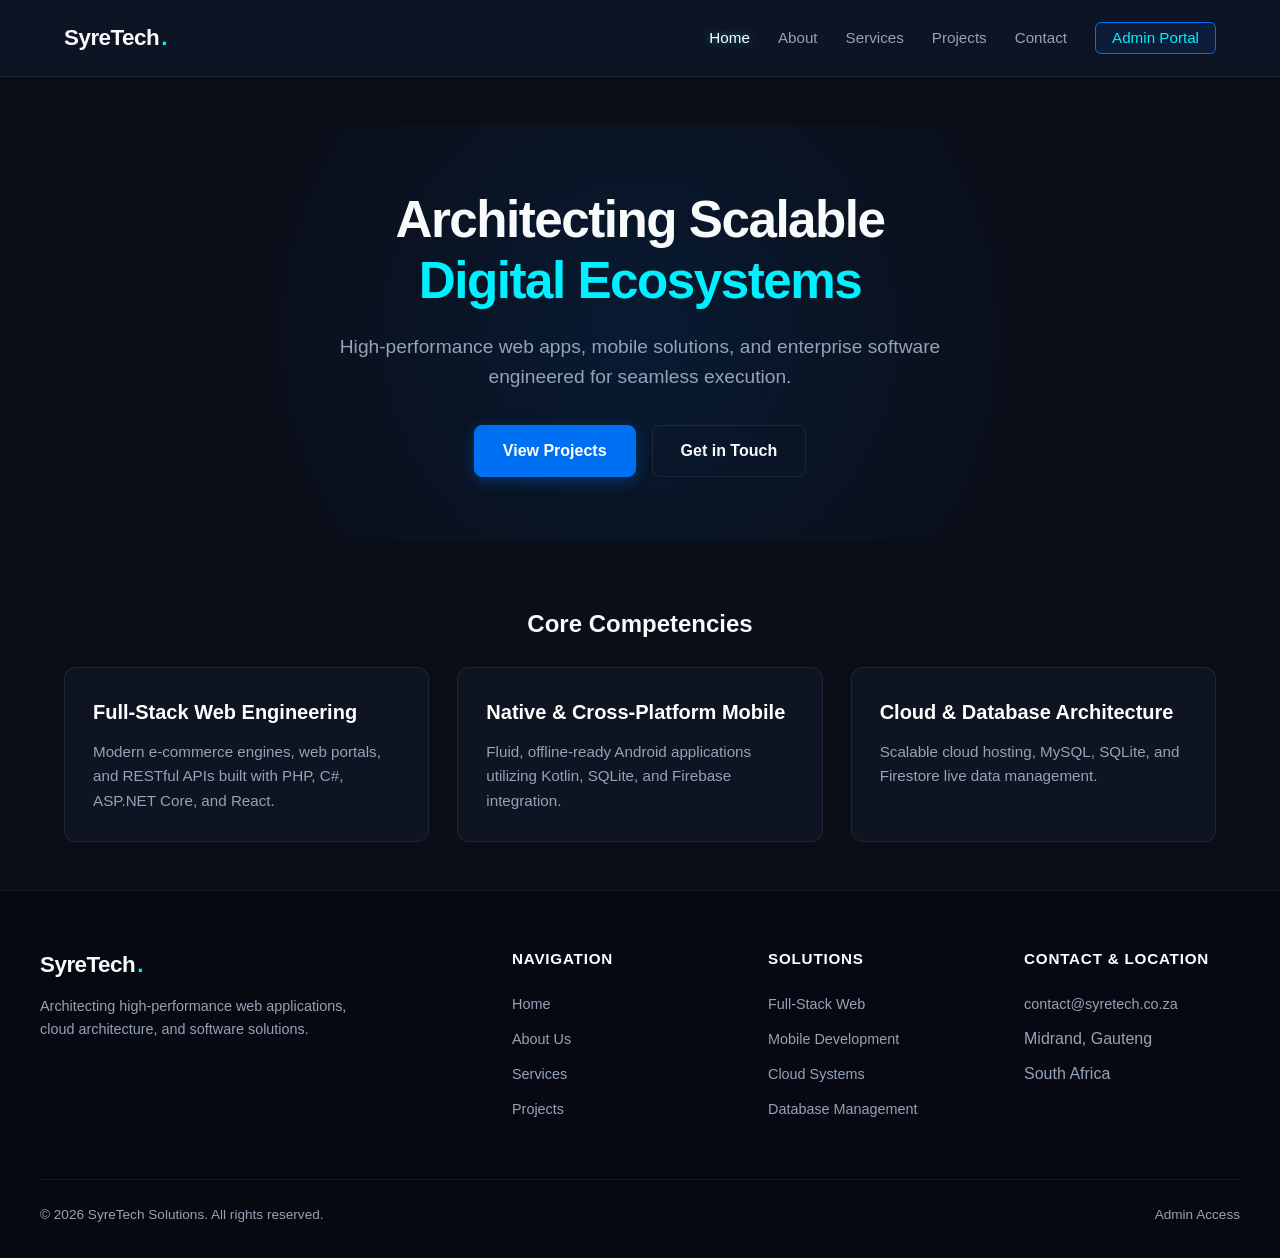
==== commit d74bf1de: "Refactor index.html for improved layout and content Updated the navigation structure, improved hero " ====
--- a/index.html
+++ b/index.html
@@ -3,186 +3,89 @@
 <head>
   <meta charset="UTF-8">
   <meta name="viewport" content="width=device-width, initial-scale=1.0">
-  <meta name="description" content="SyreTech Solutions - architecting scalable digital ecosystems through high-performance web apps, mobile solutions, and enterprise software engineering.">
-  <meta name="author" content="SyreTech Solutions">
   <title>SyreTech Solutions | Software Engineering & Cloud Systems</title>
   <link rel="stylesheet" href="style.css?v=20260929">
 </head>
 <body>
   <header>
     <div class="nav-container">
-      <a href="index.html" class="logo">SyreTech Solutions</a>
-      <nav>
-        <ul class="nav-links">
-          <li><a href="index.html" class="active">Home</a></li>
-          <li><a href="about.html">About</a></li>
-          <li><a href="services.html">Services</a></li>
-          <li><a href="projects.html">Projects</a></li>
-          <li><a href="contact.html">Contact</a></li>
-          <li><a href="admin.html" class="btn-admin">Admin Portal</a></li>
-        </ul>
-      </nav>
+      <a href="index.html" class="logo">SyreTech<span>.</span></a>
+      <ul class="nav-links">
+        <li><a href="index.html" class="active">Home</a></li>
+        <li><a href="about.html">About</a></li>
+        <li><a href="services.html">Services</a></li>
+        <li><a href="projects.html">Projects</a></li>
+        <li><a href="contact.html">Contact</a></li>
+        <li><a href="admin.html" class="btn-admin">Admin Portal</a></li>
+      </ul>
     </div>
   </header>
 
   <main>
-    <!-- Hero Section -->
     <section class="hero">
-      <div class="hero-content">
-        <div class="eyebrow">Digital Transformation Experts</div>
-        <h1>Architecting Scalable <span class="highlight">Digital Ecosystems</span></h1>
-        <p class="hero-subtitle">High-performance web apps, mobile solutions, and enterprise software engineered for seamless execution.</p>
-
-        <div class="cta-buttons">
-          <a href="projects.html" class="btn btn-primary">View Projects</a>
-          <a href="contact.html" class="btn btn-secondary">Get in Touch</a>
-        </div>
-
-        <div class="hero-metrics">
-          <div class="metric-item">
-            <strong>10+</strong>
-            <span>Years Experience</span>
-          </div>
-          <div class="metric-item">
-            <strong>50+</strong>
-            <span>Projects</span>
-          </div>
-          <div class="metric-item">
-            <strong>99.9%</strong>
-            <span>Uptime</span>
-          </div>
-        </div>
+      <h1>Architecting Scalable <br><span style="color: var(--electric-cyan)">Digital Ecosystems</span></h1>
+      <p>High-performance web apps, mobile solutions, and enterprise software engineered for seamless execution.</p>
+      <div class="cta-buttons">
+        <a href="projects.html" class="btn-primary">View Projects</a>
+        <a href="contact.html" class="btn-secondary">Get in Touch</a>
       </div>
     </section>
 
-    <!-- Services Section -->
-    <section class="competencies-section">
-      <div class="section-container">
-        <h2 class="section-title">Our Services</h2>
-        <div class="grid">
-          <div class="card">
-            <div class="card-icon">💻</div>
-            <h3>Web Engineering</h3>
-            <p>Modern e-commerce engines, web portals, and APIs built with PHP, C#, ASP.NET Core, and React.</p>
-            <div class="tech-tags">
-              <span class="tag">PHP</span>
-              <span class="tag">React</span>
-              <span class="tag">ASP.NET</span>
-            </div>
-          </div>
-
-          <div class="card">
-            <div class="card-icon">📱</div>
-            <h3>Mobile Development</h3>
-            <p>Fluid Android applications using Kotlin, SQLite, and Firebase integration with offline support.</p>
-            <div class="tech-tags">
-              <span class="tag">Kotlin</span>
-              <span class="tag">Firebase</span>
-              <span class="tag">SQLite</span>
-            </div>
-          </div>
-
-          <div class="card">
-            <div class="card-icon">☁️</div>
-            <h3>Cloud Architecture</h3>
-            <p>Scalable cloud hosting, database management, and live data systems for enterprise applications.</p>
-            <div class="tech-tags">
-              <span class="tag">MySQL</span>
-              <span class="tag">Firestore</span>
-              <span class="tag">Cloud</span>
-            </div>
-          </div>
+    <section style="margin-top: 4rem;">
+      <h2 style="margin-bottom: 1.5rem; text-align: center;">Core Competencies</h2>
+      <div class="grid">
+        <div class="card">
+          <h3>Full-Stack Web Engineering</h3>
+          <p>Modern e-commerce engines, web portals, and RESTful APIs built with PHP, C#, ASP.NET Core, and React.</p>
         </div>
-      </div>
-    </section>
-
-    <!-- Why Us Section -->
-    <section class="why-us-section">
-      <div class="section-container">
-        <h2 class="section-title">Why Choose Us</h2>
-        <div class="benefits-grid">
-          <div class="benefit-item">
-            <h4>Expert Team</h4>
-            <p>Experienced engineers delivering secure, scalable digital solutions that work.</p>
-          </div>
-          <div class="benefit-item">
-            <h4>Innovation First</h4>
-            <p>We use modern tools and smart architecture to keep you ahead of the market.</p>
-          </div>
-          <div class="benefit-item">
-            <h4>Proven Track Record</h4>
-            <p>Trusted by enterprises for reliable performance and clear, on-time delivery.</p>
-          </div>
-          <div class="benefit-item">
-            <h4>24/7 Support</h4>
-            <p>Ongoing maintenance and support to keep your systems running smoothly.</p>
-          </div>
+        <div class="card">
+          <h3>Native & Cross-Platform Mobile</h3>
+          <p>Fluid, offline-ready Android applications utilizing Kotlin, SQLite, and Firebase integration.</p>
         </div>
-      </div>
-    </section>
-
-    <!-- CTA Section -->
-    <section class="cta-section">
-      <div class="section-container">
-        <h2>Ready to Start Your Project?</h2>
-        <p>Let's discuss how we can help you build and scale your digital presence.</p>
-        <a href="contact.html" class="btn btn-primary">Contact Us Today</a>
+        <div class="card">
+          <h3>Cloud & Database Architecture</h3>
+          <p>Scalable cloud hosting, MySQL, SQLite, and Firestore live data management.</p>
+        </div>
       </div>
     </section>
   </main>
 
-  <!-- Footer -->
   <footer>
     <div class="footer-container">
-      <div class="footer-section">
-        <h4>SyreTech Solutions</h4>
-        <p>Architecting scalable digital ecosystems for businesses building the future.</p>
-        <div class="social-links">
-          <a href="#">in</a>
-          <a href="#">x</a>
-          <a href="#">gh</a>
-        </div>
+      <div class="footer-brand">
+        <a href="index.html" class="logo">SyreTech<span>.</span></a>
+        <p>Architecting high-performance web applications, cloud architecture, and software solutions.</p>
       </div>
-
-      <div class="footer-section">
-        <h4>Quick Links</h4>
+      <div class="footer-col">
+        <h4>Navigation</h4>
         <ul>
           <li><a href="index.html">Home</a></li>
-          <li><a href="about.html">About</a></li>
+          <li><a href="about.html">About Us</a></li>
           <li><a href="services.html">Services</a></li>
           <li><a href="projects.html">Projects</a></li>
-          <li><a href="contact.html">Contact</a></li>
         </ul>
       </div>
-
-      <div class="footer-section">
-        <h4>Services</h4>
+      <div class="footer-col">
+        <h4>Solutions</h4>
         <ul>
-          <li><a href="services.html">Web Engineering</a></li>
-          <li><a href="services.html">Mobile Dev</a></li>
-          <li><a href="services.html">Cloud Solutions</a></li>
-          <li><a href="services.html">Consulting</a></li>
+          <li><a href="services.html">Full-Stack Web</a></li>
+          <li><a href="services.html">Mobile Development</a></li>
+          <li><a href="services.html">Cloud Systems</a></li>
+          <li><a href="services.html">Database Management</a></li>
         </ul>
       </div>
-
-      <div class="footer-section">
-        <h4>Contact</h4>
-        <p><a href="mailto:hello@syretechsolutions.com">hello@syretechsolutions.com</a></p>
-        <p><a href="tel:+1234567890">+1 (234) 567-890</a></p>
-        <p>Tech Hub, Digital City, DC</p>
+      <div class="footer-col">
+        <h4>Contact & Location</h4>
+        <ul>
+          <li><a href="mailto:contact@syretech.co.za">contact@syretech.co.za</a></li>
+          <li><span style="color: var(--text-muted);">Midrand, Gauteng</span></li>
+          <li><span style="color: var(--text-muted);">South Africa</span></li>
+        </ul>
       </div>
     </div>
-
     <div class="footer-bottom">
-      <div class="footer-bottom-inner">
-        <p>&copy; 2026 SyreTech Solutions. All rights reserved.</p>
-        <div class="footer-links">
-          <a href="#privacy">Privacy</a>
-          <a href="#terms">Terms</a>
-          <a href="#cookies">Cookies</a>
-          <a href="admin.html">Admin</a>
-        </div>
-      </div>
+      <p>&copy; 2026 SyreTech Solutions. All rights reserved.</p>
+      <p><a href="admin.html" style="color: var(--text-muted); text-decoration: none;">Admin Access</a></p>
     </div>
   </footer>
 </body>
--- a/style.css
+++ b/style.css
@@ -1,590 +1,416 @@
-/* --- Clean White & Electric Blue Tech Company Style --- */
+/* ==========================================================================
+   SyreTech Solutions - Modern Aesthetic Stylesheet
+   Color Palette: Pure Dark/Clean White with Electric Blue Accents
+   ========================================================================== */
+
 :root {
-  --white: #ffffff;
-  --light-gray: #f5f7fa;
-  --gray: #e8ecf1;
-  --dark-gray: #2c3e50;
-  --text: #1a1a1a;
-  --blue: #0ea5e9;
-  --blue-dark: #0284c7;
-  --blue-light: #38bdf8;
-  --transition: all 0.3s ease;
-}
-
-* {
+  /* Colors */
+  --bg-main: #0a0e17;
+  --bg-surface: #111827;
+  --bg-card: rgba(17, 24, 39, 0.7);
+  --bg-glass: rgba(15, 23, 42, 0.75);
+  
+  --electric-blue: #0070f3;
+  --electric-blue-hover: #0051a8;
+  --electric-cyan: #00f0ff;
+  --electric-glow: rgba(0, 112, 243, 0.35);
+  
+  --text-main: #f8fafc;
+  --text-muted: #94a3b8;
+  --border-color: rgba(255, 255, 255, 0.08);
+  --border-hover: rgba(0, 240, 255, 0.3);
+
+  /* Typography */
+  --font-family: 'Inter', -apple-system, BlinkMacSystemFont, "Segoe UI", Roboto, Helvetica, Arial, sans-serif;
+
+  /* Layout */
+  --max-width: 1200px;
+  --transition: all 0.25s cubic-bezier(0.16, 1, 0.3, 1);
+}
+
+/* Reset & Base Settings */
+*, *::before, *::after {
+  box-sizing: border-box;
   margin: 0;
   padding: 0;
-  box-sizing: border-box;
-}
-
-html {
-  scroll-behavior: smooth;
 }
 
 body {
-  background: var(--white);
-  color: var(--text);
-  font-family: 'Segoe UI', Tahoma, Geneva, Verdana, sans-serif;
+  font-family: var(--font-family);
+  background-color: var(--bg-main);
+  color: var(--text-main);
   line-height: 1.6;
   min-height: 100vh;
   display: flex;
   flex-direction: column;
-}
-
-a {
-  color: var(--blue-dark);
-  text-decoration: none;
-  transition: var(--transition);
-}
-
-a:hover {
-  color: var(--blue);
-}
-
-/* --- Header & Navigation --- */
+  overflow-x: hidden;
+}
+
+/* Header & Navigation */
 header {
-  background: var(--white);
-  border-bottom: 1px solid var(--gray);
   position: sticky;
   top: 0;
   z-index: 1000;
-  box-shadow: 0 2px 8px rgba(0, 0, 0, 0.04);
+  background: var(--bg-glass);
+  backdrop-filter: blur(12px);
+  -webkit-backdrop-filter: blur(12px);
+  border-bottom: 1px solid var(--border-color);
 }
 
 .nav-container {
-  max-width: 1200px;
+  max-width: var(--max-width);
   margin: 0 auto;
-  padding: 1rem 2rem;
-  display: flex;
+  padding: 1.25rem 1.5rem;
+  display: flex;
+  align-items: center;
   justify-content: space-between;
-  align-items: center;
-  gap: 2rem;
 }
 
 .logo {
-  font-size: 1.5rem;
-  font-weight: 700;
-  color: var(--blue-dark);
-  white-space: nowrap;
-}
-
-nav {
-  flex: 1;
+  font-size: 1.4rem;
+  font-weight: 800;
+  color: var(--text-main);
+  text-decoration: none;
+  letter-spacing: -0.5px;
+  display: flex;
+  align-items: center;
+  gap: 2px;
+}
+
+.logo span {
+  color: var(--electric-cyan);
 }
 
 .nav-links {
   display: flex;
   list-style: none;
-  gap: 2rem;
-  align-items: center;
-  justify-content: flex-end;
-  flex-wrap: wrap;
+  gap: 1.75rem;
+  align-items: center;
 }
 
 .nav-links a {
-  color: var(--text);
+  color: var(--text-muted);
+  text-decoration: none;
   font-weight: 500;
   font-size: 0.95rem;
-  position: relative;
-  padding-bottom: 0.3rem;
-}
-
-.nav-links a::after {
-  content: '';
-  position: absolute;
-  bottom: 0;
-  left: 0;
-  width: 0;
-  height: 2px;
-  background: var(--blue);
-  transition: width 0.3s ease;
-}
-
-.nav-links a:hover::after,
-.nav-links a.active::after {
-  width: 100%;
-}
-
-.nav-links a.active,
-.nav-links a:hover {
-  color: var(--blue);
-}
-
-.btn-admin {
-  background: var(--blue);
-  color: var(--white) !important;
-  border: none;
-  padding: 0.6rem 1.2rem;
-  border-radius: 6px;
-  font-weight: 600;
-  cursor: pointer;
-  transition: var(--transition);
-}
-
-.btn-admin:hover {
-  background: var(--blue-dark);
-  transform: translateY(-2px);
-  box-shadow: 0 4px 12px rgba(14, 165, 255, 0.25);
-}
-
-/* --- Main --- */
-main {
-  flex: 1;
-  width: 100%;
-}
-
-.section-container {
-  max-width: 1200px;
-  margin: 0 auto;
-  padding: 0 2rem;
-}
-
-/* --- Hero Section --- */
-.hero {
-  padding: 5rem 2rem 4rem;
-  background: linear-gradient(135deg, #f0f9ff 0%, var(--light-gray) 100%);
-  border-bottom: 1px solid var(--gray);
-}
-
-.hero-content {
-  max-width: 1200px;
-  margin: 0 auto;
-  text-align: left;
-}
-
-.eyebrow {
+  transition: var(--transition);
+}
+
+.nav-links a:hover,
+.nav-links a.active {
+  color: #ffffff;
+  text-shadow: 0 0 10px rgba(0, 240, 255, 0.5);
+}
+
+/* Buttons */
+.btn-primary {
   display: inline-block;
-  background: rgba(14, 165, 255, 0.1);
-  border: 1px solid rgba(14, 165, 255, 0.2);
-  color: var(--blue-dark);
-  padding: 0.4rem 0.9rem;
-  border-radius: 20px;
-  font-size: 0.75rem;
-  font-weight: 700;
-  letter-spacing: 0.08em;
-  text-transform: uppercase;
-  margin-bottom: 1.2rem;
-}
-
-.hero h1 {
-  font-size: clamp(2.5rem, 5vw, 4rem);
-  line-height: 1.1;
-  letter-spacing: -0.02em;
-  margin-bottom: 1.2rem;
-  font-weight: 800;
-  color: var(--text);
-}
-
-.hero h1 .highlight {
-  color: var(--blue);
-}
-
-.hero-subtitle {
-  max-width: 700px;
-  font-size: 1.1rem;
-  color: var(--dark-gray);
-  margin-bottom: 2rem;
-  line-height: 1.7;
-}
-
-.cta-buttons {
-  display: flex;
-  gap: 1rem;
-  flex-wrap: wrap;
-  margin-bottom: 2.5rem;
-}
-
-.btn {
-  display: inline-block;
-  padding: 0.9rem 1.8rem;
+  background: var(--electric-blue);
+  color: #ffffff !important;
+  padding: 0.75rem 1.75rem;
   border-radius: 8px;
   font-weight: 600;
   text-decoration: none;
-  transition: var(--transition);
-  border: none;
+  border: 1px solid var(--electric-blue);
+  box-shadow: 0 4px 14px var(--electric-glow);
+  transition: var(--transition);
   cursor: pointer;
-  font-size: 1rem;
-}
-
-.btn-primary {
-  background: var(--blue);
-  color: var(--white);
-  box-shadow: 0 4px 15px rgba(14, 165, 255, 0.25);
 }
 
 .btn-primary:hover {
-  background: var(--blue-dark);
+  background: var(--electric-blue-hover);
+  box-shadow: 0 6px 20px rgba(0, 112, 243, 0.5);
   transform: translateY(-2px);
-  box-shadow: 0 6px 20px rgba(14, 165, 255, 0.35);
 }
 
 .btn-secondary {
-  background: var(--white);
-  color: var(--blue-dark);
-  border: 2px solid var(--blue);
+  display: inline-block;
+  background: transparent;
+  color: var(--text-main);
+  padding: 0.75rem 1.75rem;
+  border-radius: 8px;
+  font-weight: 600;
+  text-decoration: none;
+  border: 1px solid var(--border-color);
+  transition: var(--transition);
 }
 
 .btn-secondary:hover {
-  background: #f0f9ff;
-}
-
-/* --- Hero Metrics --- */
-.hero-metrics {
-  display: grid;
-  grid-template-columns: repeat(3, minmax(140px, 1fr));
-  gap: 1.5rem;
+  border-color: var(--electric-cyan);
+  color: var(--electric-cyan);
+  transform: translateY(-2px);
+}
+
+.btn-admin {
+  background: rgba(0, 112, 243, 0.1);
+  border: 1px solid var(--electric-blue);
+  color: var(--electric-cyan) !important;
+  padding: 0.4rem 1rem;
+  border-radius: 6px;
+}
+
+.btn-admin:hover {
+  background: var(--electric-blue);
+  color: #fff !important;
+}
+
+/* Main Layout */
+main {
+  flex: 1;
+  max-width: var(--max-width);
+  width: 100%;
+  margin: 0 auto;
+  padding: 3rem 1.5rem;
+}
+
+.page-title {
+  font-size: 2.5rem;
+  font-weight: 800;
+  margin-bottom: 0.5rem;
+  letter-spacing: -1px;
+}
+
+.page-subtitle {
+  color: var(--text-muted);
+  font-size: 1.1rem;
+  margin-bottom: 2.5rem;
+}
+
+/* Hero Section */
+.hero {
+  text-align: center;
+  padding: 4rem 1rem;
+  background: radial-gradient(circle at center, rgba(0, 112, 243, 0.12) 0%, transparent 70%);
+}
+
+.hero h1 {
+  font-size: 3.2rem;
+  font-weight: 800;
+  letter-spacing: -1.5px;
+  line-height: 1.2;
+  margin-bottom: 1.25rem;
+}
+
+.hero p {
+  font-size: 1.2rem;
+  color: var(--text-muted);
   max-width: 650px;
-}
-
-.metric-item {
-  background: var(--white);
-  border: 1px solid var(--gray);
-  border-radius: 10px;
-  padding: 1rem;
-  text-align: center;
-  box-shadow: 0 2px 8px rgba(0, 0, 0, 0.03);
-}
-
-.metric-item strong {
-  display: block;
-  font-size: 1.8rem;
-  color: var(--blue);
-  margin-bottom: 0.3rem;
-}
-
-.metric-item span {
-  display: block;
-  font-size: 0.8rem;
-  color: var(--dark-gray);
-  font-weight: 500;
-}
-
-/* --- Sections --- */
-.competencies-section,
-.why-us-section {
-  padding: 4rem 2rem;
-  background: var(--white);
-}
-
-.competencies-section {
-  border-bottom: 1px solid var(--gray);
-}
-
-.why-us-section {
-  background: var(--light-gray);
-  border-bottom: 1px solid var(--gray);
-}
-
-.section-title {
-  font-size: clamp(1.8rem, 4vw, 2.8rem);
-  margin-bottom: 2.5rem;
-  text-align: center;
-  font-weight: 800;
-  color: var(--text);
-}
-
-/* --- Cards Grid --- */
+  margin: 0 auto 2rem;
+}
+
+.cta-buttons {
+  display: flex;
+  gap: 1rem;
+  justify-content: center;
+}
+
+/* Grid & Cards */
 .grid {
   display: grid;
-  grid-template-columns: repeat(auto-fit, minmax(280px, 1fr));
+  grid-template-columns: repeat(auto-fit, minmax(300px, 1fr));
+  gap: 1.75rem;
+}
+
+.card {
+  background: var(--bg-card);
+  border: 1px solid var(--border-color);
+  border-radius: 12px;
+  padding: 1.75rem;
+  transition: var(--transition);
+  position: relative;
+  overflow: hidden;
+}
+
+.card:hover {
+  border-color: var(--border-hover);
+  transform: translateY(-4px);
+  box-shadow: 0 12px 30px rgba(0, 0, 0, 0.35);
+}
+
+.card h3 {
+  font-size: 1.25rem;
+  margin-bottom: 0.75rem;
+  color: #ffffff;
+}
+
+.card p {
+  color: var(--text-muted);
+  font-size: 0.95rem;
+}
+
+.tag-list {
+  display: flex;
+  flex-wrap: wrap;
+  gap: 0.5rem;
+  margin-top: 1.25rem;
+}
+
+.tag {
+  background: rgba(0, 240, 255, 0.08);
+  color: var(--electric-cyan);
+  border: 1px solid rgba(0, 240, 255, 0.2);
+  font-size: 0.75rem;
+  padding: 0.25rem 0.6rem;
+  border-radius: 20px;
+  font-weight: 500;
+}
+
+/* Founder Profile Card */
+.founder-card {
+  display: flex;
   gap: 2rem;
-}
-
-.card {
-  background: var(--white);
-  border: 1px solid var(--gray);
-  border-radius: 12px;
+  align-items: center;
+  background: var(--bg-surface);
   padding: 2rem;
-  box-shadow: 0 2px 8px rgba(0, 0, 0, 0.04);
-  transition: var(--transition);
-}
-
-.card:hover {
-  transform: translateY(-4px);
-  box-shadow: 0 8px 20px rgba(14, 165, 255, 0.15);
-  border-color: var(--blue);
-}
-
-.card-icon {
-  font-size: 2.5rem;
-  margin-bottom: 1rem;
-}
-
-.card h3 {
-  font-size: 1.3rem;
-  margin-bottom: 0.8rem;
-  color: var(--blue-dark);
+  border-radius: 16px;
+  border: 1px solid var(--border-color);
+}
+
+.founder-avatar {
+  width: 90px;
+  height: 90px;
+  border-radius: 50%;
+  background: linear-gradient(135deg, var(--electric-blue), var(--electric-cyan));
+  display: flex;
+  align-items: center;
+  justify-content: center;
+  font-size: 1.8rem;
   font-weight: 700;
-}
-
-.card p {
-  color: var(--dark-gray);
+  color: #fff;
+  flex-shrink: 0;
+  box-shadow: 0 0 20px var(--electric-glow);
+}
+
+.founder-role {
+  color: var(--electric-cyan);
+  font-weight: 600;
+  margin-bottom: 0.5rem;
+}
+
+/* Forms */
+.form-group {
+  margin-bottom: 1.25rem;
+}
+
+.form-group label {
+  display: block;
+  font-size: 0.85rem;
+  font-weight: 600;
+  margin-bottom: 0.5rem;
+  color: var(--text-muted);
+  text-transform: uppercase;
+  letter-spacing: 0.5px;
+}
+
+input[type="text"],
+input[type="email"],
+select,
+textarea {
+  width: 100%;
+  padding: 0.85rem 1rem;
+  background: rgba(255, 255, 255, 0.03);
+  border: 1px solid var(--border-color);
+  border-radius: 8px;
+  color: #fff;
+  font-size: 0.95rem;
+  font-family: inherit;
+  transition: var(--transition);
+}
+
+input:focus, select:focus, textarea:focus {
+  outline: none;
+  border-color: var(--electric-cyan);
+  box-shadow: 0 0 10px rgba(0, 240, 255, 0.2);
+}
+
+/* Professional Footer */
+footer {
+  background: #060911;
+  border-top: 1px solid var(--border-color);
+  padding: 3.5rem 1.5rem 2rem;
+  margin-top: auto;
+}
+
+.footer-container {
+  max-width: var(--max-width);
+  margin: 0 auto;
+  display: grid;
+  grid-template-columns: 2fr repeat(3, 1fr);
+  gap: 2.5rem;
+  margin-bottom: 3rem;
+}
+
+.footer-brand p {
+  color: var(--text-muted);
+  font-size: 0.9rem;
+  margin-top: 0.75rem;
+  max-width: 320px;
+}
+
+.footer-col h4 {
+  color: #fff;
+  font-size: 0.95rem;
   margin-bottom: 1.2rem;
-  line-height: 1.7;
-}
-
-.tech-tags {
-  display: flex;
-  gap: 0.5rem;
-  flex-wrap: wrap;
-}
-
-.tag {
-  background: rgba(14, 165, 255, 0.1);
-  color: var(--blue-dark);
-  border: 1px solid rgba(14, 165, 255, 0.2);
-  padding: 0.3rem 0.7rem;
-  border-radius: 4px;
-  font-size: 0.75rem;
-  font-weight: 600;
-}
-
-/* --- Benefits Grid --- */
-.benefits-grid {
-  display: grid;
-  grid-template-columns: repeat(auto-fit, minmax(240px, 1fr));
-  gap: 1.5rem;
-}
-
-.benefit-item {
-  background: var(--white);
-  border: 1px solid var(--gray);
-  border-radius: 12px;
-  padding: 1.5rem;
-  box-shadow: 0 2px 8px rgba(0, 0, 0, 0.03);
-  transition: var(--transition);
-}
-
-.benefit-item:hover {
-  transform: translateY(-3px);
-  border-color: var(--blue);
-  box-shadow: 0 6px 16px rgba(14, 165, 255, 0.12);
-}
-
-.benefit-item h4 {
-  color: var(--blue);
-  font-size: 1.1rem;
+  text-transform: uppercase;
+  letter-spacing: 0.8px;
+}
+
+.footer-col ul {
+  list-style: none;
+}
+
+.footer-col ul li {
   margin-bottom: 0.6rem;
-  font-weight: 700;
-}
-
-.benefit-item p {
-  color: var(--dark-gray);
-  font-size: 0.95rem;
-  line-height: 1.6;
-}
-
-/* --- CTA Section --- */
-.cta-section {
-  padding: 3.5rem 2rem;
-  background: linear-gradient(135deg, var(--light-gray), #f0f9ff);
-  border-top: 1px solid var(--gray);
-  text-align: center;
-}
-
-.cta-section h2 {
-  font-size: clamp(1.6rem, 3vw, 2.2rem);
-  color: var(--text);
-  margin-bottom: 0.8rem;
-  font-weight: 800;
-}
-
-.cta-section p {
-  max-width: 550px;
-  margin: 0 auto 1.5rem;
-  color: var(--dark-gray);
-  font-size: 1rem;
-}
-
-/* --- Footer --- */
-footer {
-  background: var(--dark-gray);
-  color: var(--white);
-  border-top: 1px solid rgba(255, 255, 255, 0.1);
-}
-
-.footer-container {
-  max-width: 1200px;
+}
+
+.footer-col ul a {
+  color: var(--text-muted);
+  text-decoration: none;
+  font-size: 0.9rem;
+  transition: var(--transition);
+}
+
+.footer-col ul a:hover {
+  color: var(--electric-cyan);
+}
+
+.footer-bottom {
+  max-width: var(--max-width);
   margin: 0 auto;
-  padding: 3rem 2rem 1.5rem;
-  display: grid;
-  grid-template-columns: 1.2fr 1fr 1fr 1fr;
-  gap: 2rem;
-}
-
-.footer-section h4 {
-  color: var(--blue-light);
-  font-size: 0.95rem;
-  margin-bottom: 1rem;
-  font-weight: 700;
-  text-transform: uppercase;
-  letter-spacing: 0.05em;
-}
-
-.footer-section p {
-  color: rgba(255, 255, 255, 0.8);
-  font-size: 0.9rem;
-  margin-bottom: 0.8rem;
-  line-height: 1.7;
-}
-
-.footer-section ul {
-  list-style: none;
-}
-
-.footer-section li {
-  margin-bottom: 0.6rem;
-}
-
-.footer-section a {
-  color: rgba(255, 255, 255, 0.8);
-  font-size: 0.9rem;
-  transition: var(--transition);
-}
-
-.footer-section a:hover {
-  color: var(--blue-light);
-}
-
-.social-links {
-  display: flex;
-  gap: 0.8rem;
-  margin-top: 1rem;
-}
-
-.social-links a {
-  width: 40px;
-  height: 40px;
-  display: inline-flex;
-  align-items: center;
-  justify-content: center;
-  background: rgba(255, 255, 255, 0.1);
-  border: 1px solid rgba(255, 255, 255, 0.2);
-  border-radius: 6px;
-  color: var(--white);
-  font-weight: 700;
-  font-size: 0.8rem;
-  text-transform: uppercase;
-  transition: var(--transition);
-}
-
-.social-links a:hover {
-  background: var(--blue);
-  border-color: var(--blue);
-  color: var(--white);
-}
-
-.footer-bottom {
-  border-top: 1px solid rgba(255, 255, 255, 0.1);
-  padding: 1.5rem 2rem;
-}
-
-.footer-bottom-inner {
-  max-width: 1200px;
-  margin: 0 auto;
+  padding-top: 1.5rem;
+  border-top: 1px solid rgba(255, 255, 255, 0.05);
   display: flex;
   justify-content: space-between;
   align-items: center;
-  flex-wrap: wrap;
-  gap: 1rem;
-}
-
-.footer-bottom p {
-  color: rgba(255, 255, 255, 0.7);
   font-size: 0.85rem;
-}
-
-.footer-links {
-  display: flex;
-  gap: 1.5rem;
-  flex-wrap: wrap;
-}
-
-.footer-links a {
-  color: rgba(255, 255, 255, 0.7);
-  font-size: 0.85rem;
-}
-
-.footer-links a:hover {
-  color: var(--blue-light);
-}
-
-/* --- Responsive --- */
+  color: var(--text-muted);
+}
+
+/* Responsive Design */
 @media (max-width: 768px) {
   .nav-container {
     flex-direction: column;
     gap: 1rem;
-    padding: 0.8rem;
-  }
-
+  }
   .nav-links {
+    flex-wrap: wrap;
     justify-content: center;
     gap: 1rem;
   }
-
-  .hero {
-    padding: 3rem 1rem 2.5rem;
-  }
-
   .hero h1 {
-    font-size: 2rem;
-  }
-
-  .hero-subtitle {
-    font-size: 1rem;
-  }
-
-  .cta-buttons {
-    flex-direction: column;
-    align-items: flex-start;
-    gap: 0.8rem;
-  }
-
-  .btn {
-    width: 100%;
-  }
-
-  .hero-metrics,
-  .grid,
-  .benefits-grid {
-    grid-template-columns: 1fr;
-  }
-
-  .footer-container {
-    grid-template-columns: 1fr 1fr;
-    gap: 1.5rem;
-    padding: 2rem 1.5rem 1rem;
-  }
-
-  .footer-bottom-inner {
+    font-size: 2.2rem;
+  }
+  .founder-card {
     flex-direction: column;
     text-align: center;
   }
-}
-
-@media (max-width: 480px) {
-  .logo {
-    font-size: 1.2rem;
-  }
-
-  .nav-links {
-    gap: 0.8rem;
-  }
-
-  .hero h1 {
-    font-size: 1.5rem;
-  }
-
-  .section-title {
-    font-size: 1.4rem;
-  }
-
-  .card,
-  .benefit-item {
-    padding: 1.25rem;
-  }
-
   .footer-container {
     grid-template-columns: 1fr;
-  }
-}
+    gap: 2rem;
+  }
+  .footer-bottom {
+    flex-direction: column;
+    gap: 1rem;
+    text-align: center;
+  }
+}
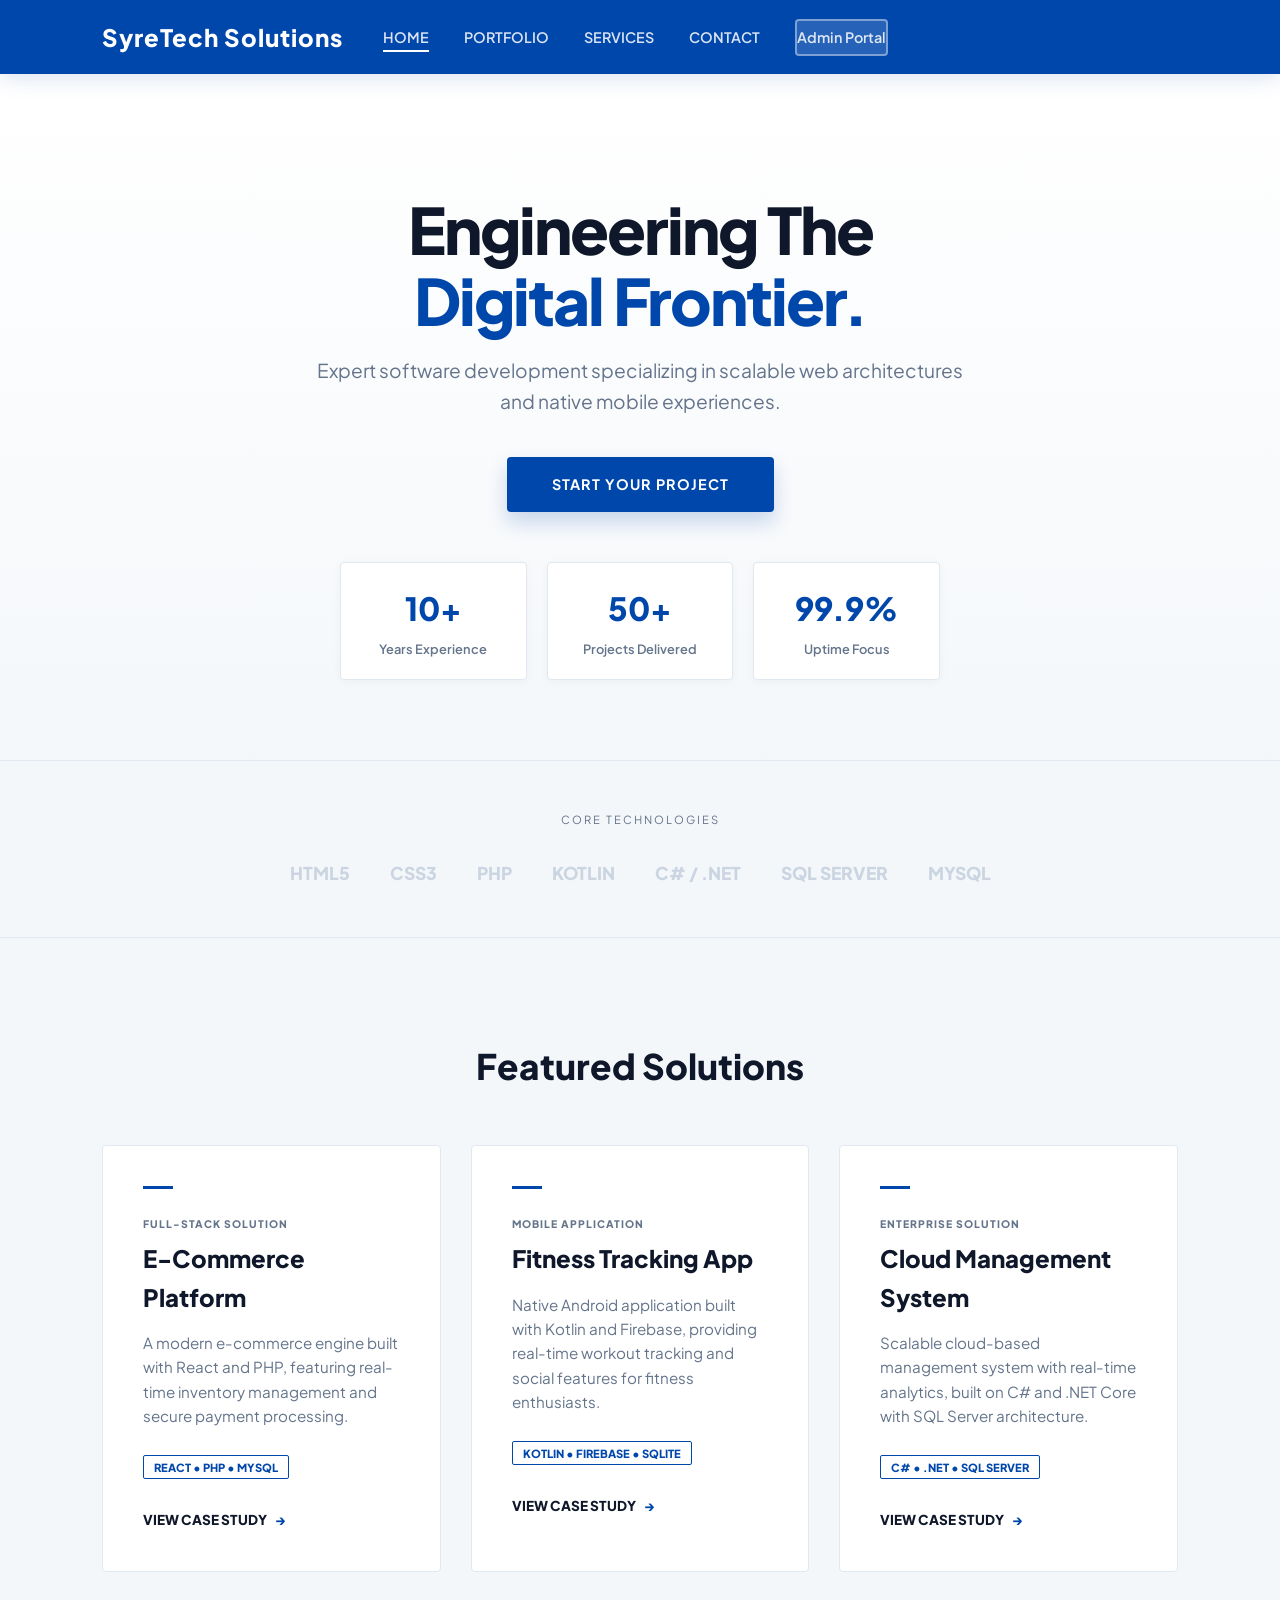
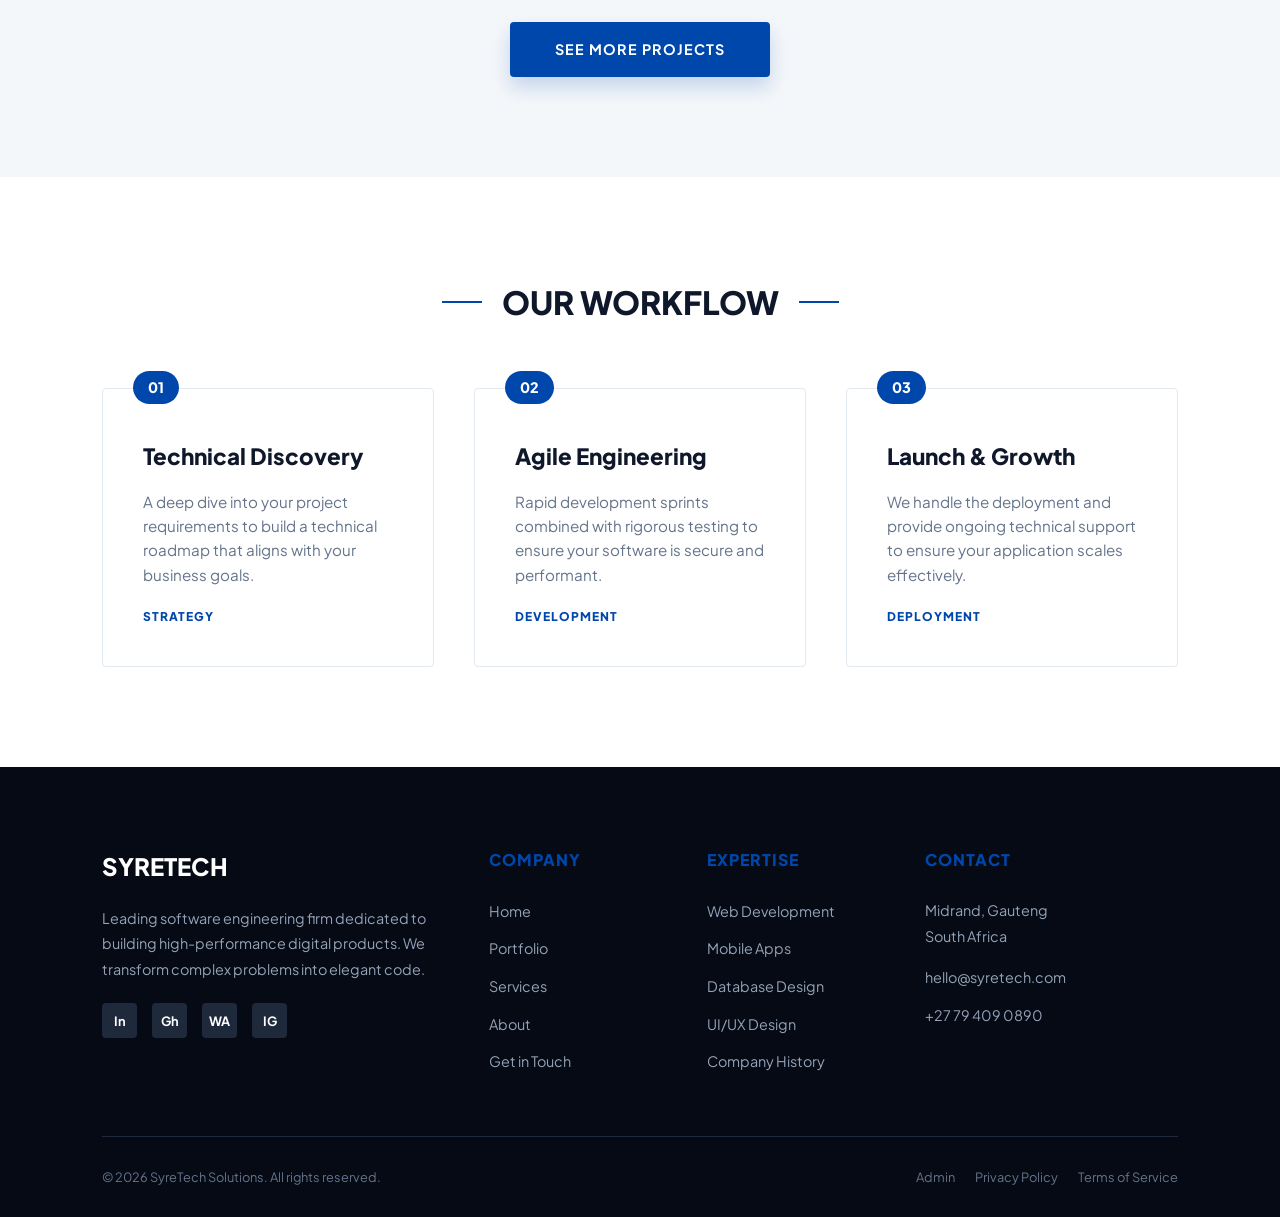
==== commit fcc3cfdd: "Redesign homepage to match premium tech company layout with hero section, featured solutions, workfl" ====
--- a/index.html
+++ b/index.html
@@ -1,92 +1,223 @@
 <!DOCTYPE html>
 <html lang="en">
 <head>
-  <meta charset="UTF-8">
-  <meta name="viewport" content="width=device-width, initial-scale=1.0">
-  <title>SyreTech Solutions | Software Engineering & Cloud Systems</title>
-  <link rel="stylesheet" href="style.css?v=20260929">
+    <meta charset="UTF-8">
+    <meta name="viewport" content="width=device-width, initial-scale=1.0">
+    <title>SyreTech Solutions | Expert Software Engineering</title>
+    <link href="https://fonts.googleapis.com/css2?family=Plus+Jakarta+Sans:wght@300;400;600;800&display=swap" rel="stylesheet">
+    <link rel="stylesheet" href="style.css">
 </head>
 <body>
-  <header>
-    <div class="nav-container">
-      <a href="index.html" class="logo">SyreTech<span>.</span></a>
-      <ul class="nav-links">
-        <li><a href="index.html" class="active">Home</a></li>
-        <li><a href="about.html">About</a></li>
-        <li><a href="services.html">Services</a></li>
-        <li><a href="projects.html">Projects</a></li>
-        <li><a href="contact.html">Contact</a></li>
-        <li><a href="admin.html" class="btn-admin">Admin Portal</a></li>
-      </ul>
-    </div>
-  </header>
-
-  <main>
-    <section class="hero">
-      <h1>Architecting Scalable <br><span style="color: var(--electric-cyan)">Digital Ecosystems</span></h1>
-      <p>High-performance web apps, mobile solutions, and enterprise software engineered for seamless execution.</p>
-      <div class="cta-buttons">
-        <a href="projects.html" class="btn-primary">View Projects</a>
-        <a href="contact.html" class="btn-secondary">Get in Touch</a>
-      </div>
-    </section>
-
-    <section style="margin-top: 4rem;">
-      <h2 style="margin-bottom: 1.5rem; text-align: center;">Core Competencies</h2>
-      <div class="grid">
-        <div class="card">
-          <h3>Full-Stack Web Engineering</h3>
-          <p>Modern e-commerce engines, web portals, and RESTful APIs built with PHP, C#, ASP.NET Core, and React.</p>
-        </div>
-        <div class="card">
-          <h3>Native & Cross-Platform Mobile</h3>
-          <p>Fluid, offline-ready Android applications utilizing Kotlin, SQLite, and Firebase integration.</p>
-        </div>
-        <div class="card">
-          <h3>Cloud & Database Architecture</h3>
-          <p>Scalable cloud hosting, MySQL, SQLite, and Firestore live data management.</p>
-        </div>
-      </div>
-    </section>
-  </main>
-
-  <footer>
-    <div class="footer-container">
-      <div class="footer-brand">
-        <a href="index.html" class="logo">SyreTech<span>.</span></a>
-        <p>Architecting high-performance web applications, cloud architecture, and software solutions.</p>
-      </div>
-      <div class="footer-col">
-        <h4>Navigation</h4>
-        <ul>
-          <li><a href="index.html">Home</a></li>
-          <li><a href="about.html">About Us</a></li>
-          <li><a href="services.html">Services</a></li>
-          <li><a href="projects.html">Projects</a></li>
-        </ul>
-      </div>
-      <div class="footer-col">
-        <h4>Solutions</h4>
-        <ul>
-          <li><a href="services.html">Full-Stack Web</a></li>
-          <li><a href="services.html">Mobile Development</a></li>
-          <li><a href="services.html">Cloud Systems</a></li>
-          <li><a href="services.html">Database Management</a></li>
-        </ul>
-      </div>
-      <div class="footer-col">
-        <h4>Contact & Location</h4>
-        <ul>
-          <li><a href="mailto:contact@syretech.co.za">contact@syretech.co.za</a></li>
-          <li><span style="color: var(--text-muted);">Midrand, Gauteng</span></li>
-          <li><span style="color: var(--text-muted);">South Africa</span></li>
-        </ul>
-      </div>
-    </div>
-    <div class="footer-bottom">
-      <p>&copy; 2026 SyreTech Solutions. All rights reserved.</p>
-      <p><a href="admin.html" style="color: var(--text-muted); text-decoration: none;">Admin Access</a></p>
-    </div>
-  </footer>
+
+    <header>
+        <div class="nav-container">
+            <a href="index.html" class="logo">SyreTech Solutions</a>
+            
+            <div class="hamburger" id="hamburger">
+                <span></span>
+                <span></span>
+                <span></span>
+            </div>
+            
+            <nav>
+                <ul class="nav-links" id="nav-links">
+                    <li><a href="index.html" class="active">HOME</a></li>
+                    <li><a href="projects.html">PORTFOLIO</a></li>
+                    <li><a href="services.html">SERVICES</a></li>
+                    <li><a href="contact.html">CONTACT</a></li>
+                    <li><a href="admin.html" class="btn-admin">Admin Portal</a></li>
+                </ul>
+            </nav>
+        </div>
+    </header>
+
+    <main>
+        <section class="hero">
+            <div class="hero-content">
+                <h1>Engineering The <br><span class="highlight">Digital Frontier.</span></h1>
+                <p class="hero-subtitle">Expert software development specializing in scalable web architectures and native mobile experiences.</p>
+                <div class="cta-buttons">
+                    <a href="contact.html" class="btn-electric">Start Your Project</a>
+                </div>
+                
+                <div class="hero-metrics">
+                    <div class="metric-item">
+                        <strong>10+</strong>
+                        <span>Years Experience</span>
+                    </div>
+                    <div class="metric-item">
+                        <strong>50+</strong>
+                        <span>Projects Delivered</span>
+                    </div>
+                    <div class="metric-item">
+                        <strong>99.9%</strong>
+                        <span>Uptime Focus</span>
+                    </div>
+                </div>
+            </div>
+        </section>
+
+        <div class="tech-bar">
+            <p>Core Technologies</p>
+            <div class="tech-list">
+                <span>HTML5</span>
+                <span>CSS3</span>
+                <span>PHP</span>
+                <span>KOTLIN</span>
+                <span>C# / .NET</span>
+                <span>SQL SERVER</span>
+                <span>MYSQL</span>
+            </div>
+        </div>
+
+        <section class="projects-wrapper">
+            <div class="section-container">
+                <h2 class="section-title">Featured Solutions</h2>
+                <div class="project-grid">
+                    <div class="project-card">
+                        <div style="width: 30px; height: 3px; background: var(--electric-blue); margin-bottom: 20px;"></div>
+                        <span style="font-size: 0.65rem; font-weight: 800; color: var(--text-muted); text-transform: uppercase; letter-spacing: 1px;">Full-Stack Solution</span>
+                        <h3>E-Commerce Platform</h3>
+                        <p>A modern e-commerce engine built with React and PHP, featuring real-time inventory management and secure payment processing.</p>
+                        <div style="margin-bottom: 30px;">
+                            <span style="color: var(--electric-blue); font-weight: 800; font-size: 0.7rem; text-transform: uppercase; border: 1px solid var(--electric-blue); padding: 4px 10px; border-radius: 2px;">React • PHP • MySQL</span>
+                        </div>
+                        <a href="projects.html" class="project-link">VIEW CASE STUDY <span>→</span></a>
+                    </div>
+
+                    <div class="project-card">
+                        <div style="width: 30px; height: 3px; background: var(--electric-blue); margin-bottom: 20px;"></div>
+                        <span style="font-size: 0.65rem; font-weight: 800; color: var(--text-muted); text-transform: uppercase; letter-spacing: 1px;">Mobile Application</span>
+                        <h3>Fitness Tracking App</h3>
+                        <p>Native Android application built with Kotlin and Firebase, providing real-time workout tracking and social features for fitness enthusiasts.</p>
+                        <div style="margin-bottom: 30px;">
+                            <span style="color: var(--electric-blue); font-weight: 800; font-size: 0.7rem; text-transform: uppercase; border: 1px solid var(--electric-blue); padding: 4px 10px; border-radius: 2px;">Kotlin • Firebase • SQLite</span>
+                        </div>
+                        <a href="projects.html" class="project-link">VIEW CASE STUDY <span>→</span></a>
+                    </div>
+
+                    <div class="project-card">
+                        <div style="width: 30px; height: 3px; background: var(--electric-blue); margin-bottom: 20px;"></div>
+                        <span style="font-size: 0.65rem; font-weight: 800; color: var(--text-muted); text-transform: uppercase; letter-spacing: 1px;">Enterprise Solution</span>
+                        <h3>Cloud Management System</h3>
+                        <p>Scalable cloud-based management system with real-time analytics, built on C# and .NET Core with SQL Server architecture.</p>
+                        <div style="margin-bottom: 30px;">
+                            <span style="color: var(--electric-blue); font-weight: 800; font-size: 0.7rem; text-transform: uppercase; border: 1px solid var(--electric-blue); padding: 4px 10px; border-radius: 2px;">C# • .NET • SQL Server</span>
+                        </div>
+                        <a href="projects.html" class="project-link">VIEW CASE STUDY <span>→</span></a>
+                    </div>
+                </div>
+                
+                <div class="view-more-button">
+                    <a href="projects.html" class="btn-electric">See More Projects</a>
+                </div>
+            </div>
+        </section>
+
+        <section class="process-section">
+            <div class="section-container">
+                <div class="process-header">
+                    <div></div>
+                    <h2>Our Workflow</h2>
+                    <div></div>
+                </div>
+
+                <div class="process-grid">
+                    <div class="process-card">
+                        <span class="step-number">01</span>
+                        <h3>Technical Discovery</h3>
+                        <p>A deep dive into your project requirements to build a technical roadmap that aligns with your business goals.</p>
+                        <div class="process-tag">STRATEGY</div>
+                    </div>
+
+                    <div class="process-card">
+                        <span class="step-number">02</span>
+                        <h3>Agile Engineering</h3>
+                        <p>Rapid development sprints combined with rigorous testing to ensure your software is secure and performant.</p>
+                        <div class="process-tag">DEVELOPMENT</div>
+                    </div>
+
+                    <div class="process-card">
+                        <span class="step-number">03</span>
+                        <h3>Launch & Growth</h3>
+                        <p>We handle the deployment and provide ongoing technical support to ensure your application scales effectively.</p>
+                        <div class="process-tag">DEPLOYMENT</div>
+                    </div>
+                </div>
+            </div>
+        </section>
+    </main>
+
+    <footer>
+        <div class="footer-grid">
+            <div class="footer-col">
+                <div style="font-size: 1.5rem; font-weight: 800; margin-bottom: 20px;">SYRETECH</div>
+                <p>Leading software engineering firm dedicated to building high-performance digital products. We transform complex problems into elegant code.</p>
+                <div class="social-links">
+                    <a href="https://www.linkedin.com/" title="LinkedIn">In</a>
+                    <a href="https://github.com/Amogelang-Dev" title="GitHub">Gh</a>
+                    <a href="https://wa.me/27794090890" title="WhatsApp">WA</a>
+                    <a href="https://instagram.com/" title="Instagram">IG</a>
+                </div>
+            </div>
+
+            <div class="footer-col">
+                <h4>Company</h4>
+                <ul class="footer-links">
+                    <li><a href="index.html">Home</a></li>
+                    <li><a href="projects.html">Portfolio</a></li>
+                    <li><a href="services.html">Services</a></li>
+                    <li><a href="about.html">About</a></li>
+                    <li><a href="contact.html">Get in Touch</a></li>
+                </ul>
+            </div>
+
+            <div class="footer-col">
+                <h4>Expertise</h4>
+                <ul class="footer-links">
+                    <li><a href="services.html">Web Development</a></li>
+                    <li><a href="services.html">Mobile Apps</a></li>
+                    <li><a href="services.html">Database Design</a></li>
+                    <li><a href="services.html">UI/UX Design</a></li>
+                    <li><a href="about.html">Company History</a></li>
+                </ul>
+            </div>
+
+            <div class="footer-col">
+                <h4>Contact</h4>
+                <p>Midrand, Gauteng<br>South Africa</p>
+                <p style="margin-top: 15px;"><a href="mailto:hello@syretech.com" style="color: #94a3b8; text-decoration: none;">hello@syretech.com</a></p>
+                <p><a href="tel:+27794090890" style="color: #94a3b8; text-decoration: none;">+27 79 409 0890</a></p>
+            </div>
+        </div>
+
+        <div class="footer-bottom">
+            <div>&copy; 2026 SyreTech Solutions. All rights reserved.</div>
+            <div class="footer-links-bottom">
+                <a href="admin.html">Admin</a>
+                <a href="#privacy">Privacy Policy</a>
+                <a href="#terms">Terms of Service</a>
+            </div>
+        </div>
+    </footer>
+
+    <script>
+        // Navigation Toggle Logic
+        const hamburger = document.getElementById('hamburger');
+        const navLinks = document.getElementById('nav-links');
+
+        hamburger.addEventListener('click', () => {
+            hamburger.classList.toggle('active');
+            navLinks.classList.toggle('active');
+        });
+
+        // Close menu when a link is clicked
+        document.querySelectorAll('.nav-links a').forEach(link => {
+            link.addEventListener('click', () => {
+                hamburger.classList.remove('active');
+                navLinks.classList.remove('active');
+            });
+        });
+    </script>
 </body>
 </html>
--- a/style.css
+++ b/style.css
@@ -1,416 +1,629 @@
-/* ==========================================================================
-   SyreTech Solutions - Modern Aesthetic Stylesheet
-   Color Palette: Pure Dark/Clean White with Electric Blue Accents
-   ========================================================================== */
-
 :root {
-  /* Colors */
-  --bg-main: #0a0e17;
-  --bg-surface: #111827;
-  --bg-card: rgba(17, 24, 39, 0.7);
-  --bg-glass: rgba(15, 23, 42, 0.75);
-  
-  --electric-blue: #0070f3;
-  --electric-blue-hover: #0051a8;
-  --electric-cyan: #00f0ff;
-  --electric-glow: rgba(0, 112, 243, 0.35);
-  
-  --text-main: #f8fafc;
-  --text-muted: #94a3b8;
-  --border-color: rgba(255, 255, 255, 0.08);
-  --border-hover: rgba(0, 240, 255, 0.3);
-
-  /* Typography */
-  --font-family: 'Inter', -apple-system, BlinkMacSystemFont, "Segoe UI", Roboto, Helvetica, Arial, sans-serif;
-
-  /* Layout */
-  --max-width: 1200px;
-  --transition: all 0.25s cubic-bezier(0.16, 1, 0.3, 1);
-}
-
-/* Reset & Base Settings */
-*, *::before, *::after {
-  box-sizing: border-box;
-  margin: 0;
-  padding: 0;
+    --bg-pure: #ffffff;
+    --bg-subtle: #f4f7fa;
+    --electric-blue: #0047AB; 
+    --electric-hover: #003580;
+    --text-main: #0f172a;
+    --text-white: #ffffff;
+    --text-muted: #64748b;
+    --border: #e2e8f0;
+    --footer-dark: #050a14;
+}
+
+* {
+    margin: 0;
+    padding: 0;
+    box-sizing: border-box;
 }
 
 body {
-  font-family: var(--font-family);
-  background-color: var(--bg-main);
-  color: var(--text-main);
-  line-height: 1.6;
-  min-height: 100vh;
-  display: flex;
-  flex-direction: column;
-  overflow-x: hidden;
-}
-
-/* Header & Navigation */
+    background-color: var(--bg-pure);
+    color: var(--text-main);
+    font-family: 'Plus Jakarta Sans', -apple-system, BlinkMacSystemFont, 'Segoe UI', Verdana, sans-serif;
+    line-height: 1.6;
+}
+
+/* --- STICKY NAVIGATION --- */
 header {
-  position: sticky;
-  top: 0;
-  z-index: 1000;
-  background: var(--bg-glass);
-  backdrop-filter: blur(12px);
-  -webkit-backdrop-filter: blur(12px);
-  border-bottom: 1px solid var(--border-color);
+    display: flex;
+    justify-content: space-between;
+    align-items: center;
+    padding: 18px 8%;
+    background-color: var(--electric-blue);
+    box-shadow: 0 4px 20px rgba(0, 71, 171, 0.15);
+    position: sticky;
+    top: 0;
+    z-index: 1000;
 }
 
 .nav-container {
-  max-width: var(--max-width);
-  margin: 0 auto;
-  padding: 1.25rem 1.5rem;
-  display: flex;
-  align-items: center;
-  justify-content: space-between;
+    display: flex;
+    justify-content: space-between;
+    align-items: center;
+    width: 100%;
+    gap: 40px;
 }
 
 .logo {
-  font-size: 1.4rem;
-  font-weight: 800;
-  color: var(--text-main);
-  text-decoration: none;
-  letter-spacing: -0.5px;
-  display: flex;
-  align-items: center;
-  gap: 2px;
-}
-
-.logo span {
-  color: var(--electric-cyan);
+    font-weight: 800;
+    font-size: 1.5rem;
+    color: var(--text-white);
+    letter-spacing: 1px;
+    text-decoration: none;
+    white-space: nowrap;
+}
+
+nav {
+    flex: 1;
 }
 
 .nav-links {
-  display: flex;
-  list-style: none;
-  gap: 1.75rem;
-  align-items: center;
+    display: flex;
+    gap: 35px;
+    list-style: none;
+    align-items: center;
+    flex-wrap: wrap;
+}
+
+.nav-links li {
+    position: relative;
 }
 
 .nav-links a {
-  color: var(--text-muted);
-  text-decoration: none;
-  font-weight: 500;
-  font-size: 0.95rem;
-  transition: var(--transition);
-}
-
-.nav-links a:hover,
-.nav-links a.active {
-  color: #ffffff;
-  text-shadow: 0 0 10px rgba(0, 240, 255, 0.5);
-}
-
-/* Buttons */
-.btn-primary {
-  display: inline-block;
-  background: var(--electric-blue);
-  color: #ffffff !important;
-  padding: 0.75rem 1.75rem;
-  border-radius: 8px;
-  font-weight: 600;
-  text-decoration: none;
-  border: 1px solid var(--electric-blue);
-  box-shadow: 0 4px 14px var(--electric-glow);
-  transition: var(--transition);
-  cursor: pointer;
-}
-
-.btn-primary:hover {
-  background: var(--electric-blue-hover);
-  box-shadow: 0 6px 20px rgba(0, 112, 243, 0.5);
-  transform: translateY(-2px);
+    color: rgba(255, 255, 255, 0.85);
+    text-decoration: none;
+    font-weight: 600;
+    font-size: 0.9rem;
+    padding: 5px 0;
+    transition: 0.3s ease;
+}
+
+.nav-links a::after {
+    content: '';
+    position: absolute;
+    width: 0;
+    height: 2px;
+    bottom: -2px;
+    left: 0;
+    background-color: var(--text-white);
+    transition: width 0.3s ease;
+}
+
+.nav-links a:hover {
+    color: var(--text-white);
+}
+
+.nav-links a:hover::after,
+.nav-links a.active::after {
+    width: 100%;
+}
+
+.btn-admin {
+    display: inline-block;
+    background: rgba(255, 255, 255, 0.15);
+    border: 2px solid rgba(255, 255, 255, 0.4);
+    color: var(--text-white);
+    padding: 8px 20px;
+    text-decoration: none;
+    font-weight: 700;
+    font-size: 0.8rem;
+    transition: 0.3s;
+    border-radius: 4px;
+}
+
+.btn-admin:hover {
+    background: rgba(255, 255, 255, 0.25);
+    border-color: rgba(255, 255, 255, 0.6);
+}
+
+/* --- HAMBURGER STYLES --- */
+.hamburger {
+    display: none;
+    cursor: pointer;
+    flex-direction: column;
+    gap: 5px;
+    z-index: 1100;
+}
+
+.hamburger span {
+    display: block;
+    width: 25px;
+    height: 3px;
+    background-color: var(--text-white);
+    transition: all 0.3s ease;
+    border-radius: 2px;
+}
+
+/* --- MAIN CONTENT --- */
+main {
+    flex: 1;
+}
+
+/* --- HERO SECTION --- */
+.hero {
+    padding: 120px 8% 80px;
+    background: linear-gradient(180deg, #ffffff 0%, var(--bg-subtle) 100%);
+    text-align: center;
+}
+
+.hero-content {
+    max-width: 900px;
+    margin: 0 auto;
+}
+
+.hero h1 {
+    font-size: clamp(2.5rem, 5vw, 4.2rem);
+    font-weight: 800;
+    margin-bottom: 20px;
+    letter-spacing: -2px;
+    line-height: 1.1;
+    color: var(--text-main);
+}
+
+.hero h1 .highlight {
+    color: var(--electric-blue);
+}
+
+.hero-subtitle {
+    font-size: 1.2rem;
+    color: var(--text-muted);
+    max-width: 650px;
+    margin: 0 auto 40px;
+}
+
+.cta-buttons {
+    display: flex;
+    gap: 20px;
+    justify-content: center;
+    flex-wrap: wrap;
+}
+
+.btn-electric {
+    display: inline-block;
+    background: var(--electric-blue);
+    color: var(--text-white);
+    padding: 16px 45px;
+    text-decoration: none;
+    font-weight: 700;
+    text-transform: uppercase;
+    letter-spacing: 1px;
+    font-size: 0.9rem;
+    transition: 0.3s;
+    box-shadow: 0 10px 20px rgba(0, 71, 171, 0.2);
+    border-radius: 4px;
+    border: none;
+    cursor: pointer;
+}
+
+.btn-electric:hover {
+    background: var(--electric-hover);
+    transform: translateY(-2px);
+    box-shadow: 0 14px 28px rgba(0, 71, 171, 0.3);
 }
 
 .btn-secondary {
-  display: inline-block;
-  background: transparent;
-  color: var(--text-main);
-  padding: 0.75rem 1.75rem;
-  border-radius: 8px;
-  font-weight: 600;
-  text-decoration: none;
-  border: 1px solid var(--border-color);
-  transition: var(--transition);
+    display: inline-block;
+    background: var(--text-white);
+    color: var(--electric-blue);
+    padding: 16px 45px;
+    text-decoration: none;
+    font-weight: 700;
+    text-transform: uppercase;
+    letter-spacing: 1px;
+    font-size: 0.9rem;
+    transition: 0.3s;
+    border: 2px solid var(--electric-blue);
+    border-radius: 4px;
+    cursor: pointer;
 }
 
 .btn-secondary:hover {
-  border-color: var(--electric-cyan);
-  color: var(--electric-cyan);
-  transform: translateY(-2px);
-}
-
-.btn-admin {
-  background: rgba(0, 112, 243, 0.1);
-  border: 1px solid var(--electric-blue);
-  color: var(--electric-cyan) !important;
-  padding: 0.4rem 1rem;
-  border-radius: 6px;
-}
-
-.btn-admin:hover {
-  background: var(--electric-blue);
-  color: #fff !important;
-}
-
-/* Main Layout */
-main {
-  flex: 1;
-  max-width: var(--max-width);
-  width: 100%;
-  margin: 0 auto;
-  padding: 3rem 1.5rem;
-}
-
-.page-title {
-  font-size: 2.5rem;
-  font-weight: 800;
-  margin-bottom: 0.5rem;
-  letter-spacing: -1px;
-}
-
-.page-subtitle {
-  color: var(--text-muted);
-  font-size: 1.1rem;
-  margin-bottom: 2.5rem;
-}
-
-/* Hero Section */
-.hero {
-  text-align: center;
-  padding: 4rem 1rem;
-  background: radial-gradient(circle at center, rgba(0, 112, 243, 0.12) 0%, transparent 70%);
-}
-
-.hero h1 {
-  font-size: 3.2rem;
-  font-weight: 800;
-  letter-spacing: -1.5px;
-  line-height: 1.2;
-  margin-bottom: 1.25rem;
-}
-
-.hero p {
-  font-size: 1.2rem;
-  color: var(--text-muted);
-  max-width: 650px;
-  margin: 0 auto 2rem;
-}
-
-.cta-buttons {
-  display: flex;
-  gap: 1rem;
-  justify-content: center;
-}
-
-/* Grid & Cards */
-.grid {
-  display: grid;
-  grid-template-columns: repeat(auto-fit, minmax(300px, 1fr));
-  gap: 1.75rem;
-}
-
-.card {
-  background: var(--bg-card);
-  border: 1px solid var(--border-color);
-  border-radius: 12px;
-  padding: 1.75rem;
-  transition: var(--transition);
-  position: relative;
-  overflow: hidden;
-}
-
-.card:hover {
-  border-color: var(--border-hover);
-  transform: translateY(-4px);
-  box-shadow: 0 12px 30px rgba(0, 0, 0, 0.35);
-}
-
-.card h3 {
-  font-size: 1.25rem;
-  margin-bottom: 0.75rem;
-  color: #ffffff;
-}
-
-.card p {
-  color: var(--text-muted);
-  font-size: 0.95rem;
-}
-
-.tag-list {
-  display: flex;
-  flex-wrap: wrap;
-  gap: 0.5rem;
-  margin-top: 1.25rem;
-}
-
-.tag {
-  background: rgba(0, 240, 255, 0.08);
-  color: var(--electric-cyan);
-  border: 1px solid rgba(0, 240, 255, 0.2);
-  font-size: 0.75rem;
-  padding: 0.25rem 0.6rem;
-  border-radius: 20px;
-  font-weight: 500;
-}
-
-/* Founder Profile Card */
-.founder-card {
-  display: flex;
-  gap: 2rem;
-  align-items: center;
-  background: var(--bg-surface);
-  padding: 2rem;
-  border-radius: 16px;
-  border: 1px solid var(--border-color);
-}
-
-.founder-avatar {
-  width: 90px;
-  height: 90px;
-  border-radius: 50%;
-  background: linear-gradient(135deg, var(--electric-blue), var(--electric-cyan));
-  display: flex;
-  align-items: center;
-  justify-content: center;
-  font-size: 1.8rem;
-  font-weight: 700;
-  color: #fff;
-  flex-shrink: 0;
-  box-shadow: 0 0 20px var(--electric-glow);
-}
-
-.founder-role {
-  color: var(--electric-cyan);
-  font-weight: 600;
-  margin-bottom: 0.5rem;
-}
-
-/* Forms */
-.form-group {
-  margin-bottom: 1.25rem;
-}
-
-.form-group label {
-  display: block;
-  font-size: 0.85rem;
-  font-weight: 600;
-  margin-bottom: 0.5rem;
-  color: var(--text-muted);
-  text-transform: uppercase;
-  letter-spacing: 0.5px;
-}
-
-input[type="text"],
-input[type="email"],
-select,
-textarea {
-  width: 100%;
-  padding: 0.85rem 1rem;
-  background: rgba(255, 255, 255, 0.03);
-  border: 1px solid var(--border-color);
-  border-radius: 8px;
-  color: #fff;
-  font-size: 0.95rem;
-  font-family: inherit;
-  transition: var(--transition);
-}
-
-input:focus, select:focus, textarea:focus {
-  outline: none;
-  border-color: var(--electric-cyan);
-  box-shadow: 0 0 10px rgba(0, 240, 255, 0.2);
-}
-
-/* Professional Footer */
+    background: var(--bg-subtle);
+    transform: translateY(-2px);
+}
+
+/* --- HERO METRICS --- */
+.hero-metrics {
+    display: grid;
+    grid-template-columns: repeat(auto-fit, minmax(150px, 1fr));
+    gap: 20px;
+    max-width: 600px;
+    margin: 50px auto 0;
+}
+
+.metric-item {
+    background: var(--text-white);
+    border: 1px solid var(--border);
+    padding: 20px;
+    border-radius: 4px;
+    box-shadow: 0 2px 10px rgba(0, 0, 0, 0.04);
+}
+
+.metric-item strong {
+    display: block;
+    font-size: 2rem;
+    color: var(--electric-blue);
+    margin-bottom: 5px;
+    font-weight: 800;
+}
+
+.metric-item span {
+    display: block;
+    font-size: 0.8rem;
+    color: var(--text-muted);
+    font-weight: 600;
+}
+
+/* --- TECH BAR --- */
+.tech-bar {
+    background: var(--bg-subtle);
+    padding: 50px 8%;
+    text-align: center;
+    border-top: 1px solid var(--border);
+    border-bottom: 1px solid var(--border);
+}
+
+.tech-bar p {
+    text-transform: uppercase;
+    letter-spacing: 2px;
+    font-size: 0.7rem;
+    color: var(--text-muted);
+    margin-bottom: 30px;
+}
+
+.tech-list {
+    display: flex;
+    justify-content: center;
+    gap: 40px;
+    flex-wrap: wrap;
+    font-weight: 800;
+    color: #cbd5e1;
+    font-size: 1.1rem;
+}
+
+/* --- PROJECTS SECTION --- */
+.projects-wrapper {
+    padding: 100px 8%;
+    background: var(--bg-subtle);
+}
+
+.section-container {
+    max-width: 1200px;
+    margin: 0 auto;
+}
+
+.section-title {
+    font-size: 2.2rem;
+    font-weight: 800;
+    text-align: center;
+    color: var(--text-main);
+}
+
+.project-grid {
+    display: grid;
+    grid-template-columns: repeat(auto-fit, minmax(320px, 1fr));
+    gap: 30px;
+    margin-top: 50px;
+}
+
+.project-card {
+    background: var(--text-white);
+    border: 1px solid var(--border);
+    padding: 40px;
+    transition: 0.4s cubic-bezier(0.165, 0.84, 0.44, 1);
+    border-radius: 4px;
+    position: relative;
+}
+
+.project-card:hover {
+    border-color: var(--electric-blue);
+    transform: translateY(-10px) scale(1.02);
+    box-shadow: 0 20px 40px rgba(0, 71, 171, 0.1);
+    z-index: 5;
+}
+
+.project-card h3 {
+    font-size: 1.5rem;
+    margin-top: 5px;
+    margin-bottom: 15px;
+    color: var(--text-main);
+    font-weight: 800;
+}
+
+.project-card p {
+    color: var(--text-muted);
+    margin-bottom: 25px;
+    font-size: 0.95rem;
+}
+
+.project-link {
+    text-decoration: none;
+    color: var(--text-main);
+    font-weight: 800;
+    font-size: 0.85rem;
+    display: flex;
+    align-items: center;
+    gap: 8px;
+}
+
+.project-link span {
+    color: var(--electric-blue);
+}
+
+.view-more-button {
+    text-align: center;
+    margin-top: 50px;
+}
+
+/* --- PROCESS SECTION --- */
+.process-section {
+    padding: 100px 8%;
+    background: var(--text-white);
+}
+
+.process-header {
+    display: flex;
+    align-items: center;
+    gap: 20px;
+    margin-bottom: 60px;
+    justify-content: center;
+}
+
+.process-header div {
+    width: 40px;
+    height: 2px;
+    background: var(--electric-blue);
+}
+
+.process-header h2 {
+    font-size: 2rem;
+    font-weight: 800;
+    text-transform: uppercase;
+    color: var(--text-main);
+}
+
+.process-grid {
+    display: grid;
+    grid-template-columns: repeat(auto-fit, minmax(280px, 1fr));
+    gap: 40px;
+    margin-top: 40px;
+}
+
+.process-card {
+    position: relative;
+    padding: 40px;
+    border: 1px solid var(--border);
+    border-radius: 4px;
+    transition: 0.3s;
+    background: var(--text-white);
+}
+
+.process-card:hover {
+    border-color: var(--electric-blue);
+    box-shadow: 0 10px 30px rgba(0, 71, 171, 0.05);
+    transform: translateY(-5px);
+}
+
+.step-number {
+    position: absolute;
+    top: -18px;
+    left: 30px;
+    background: var(--electric-blue);
+    color: var(--text-white);
+    padding: 5px 15px;
+    font-weight: 800;
+    font-size: 0.9rem;
+    border-radius: 20px;
+}
+
+.process-card h3 {
+    margin-top: 10px;
+    font-size: 1.4rem;
+    margin-bottom: 15px;
+    color: var(--text-main);
+    font-weight: 800;
+}
+
+.process-card p {
+    color: var(--text-muted);
+    font-size: 0.95rem;
+}
+
+.process-tag {
+    margin-top: 20px;
+    font-size: 0.75rem;
+    font-weight: 800;
+    color: var(--electric-blue);
+    letter-spacing: 1px;
+    text-transform: uppercase;
+}
+
+/* --- FOOTER --- */
 footer {
-  background: #060911;
-  border-top: 1px solid var(--border-color);
-  padding: 3.5rem 1.5rem 2rem;
-  margin-top: auto;
-}
-
-.footer-container {
-  max-width: var(--max-width);
-  margin: 0 auto;
-  display: grid;
-  grid-template-columns: 2fr repeat(3, 1fr);
-  gap: 2.5rem;
-  margin-bottom: 3rem;
-}
-
-.footer-brand p {
-  color: var(--text-muted);
-  font-size: 0.9rem;
-  margin-top: 0.75rem;
-  max-width: 320px;
+    background-color: var(--footer-dark);
+    color: var(--text-white);
+    padding: 80px 8% 30px;
+}
+
+.footer-grid {
+    display: grid;
+    grid-template-columns: 2fr 1fr 1fr 1.5fr;
+    gap: 50px;
+    margin-bottom: 50px;
 }
 
 .footer-col h4 {
-  color: #fff;
-  font-size: 0.95rem;
-  margin-bottom: 1.2rem;
-  text-transform: uppercase;
-  letter-spacing: 0.8px;
-}
-
-.footer-col ul {
-  list-style: none;
-}
-
-.footer-col ul li {
-  margin-bottom: 0.6rem;
-}
-
-.footer-col ul a {
-  color: var(--text-muted);
-  text-decoration: none;
-  font-size: 0.9rem;
-  transition: var(--transition);
-}
-
-.footer-col ul a:hover {
-  color: var(--electric-cyan);
+    font-size: 1rem;
+    font-weight: 800;
+    margin-bottom: 25px;
+    text-transform: uppercase;
+    letter-spacing: 1px;
+    color: var(--electric-blue);
+}
+
+.footer-col p {
+    color: #94a3b8;
+    font-size: 0.9rem;
+    line-height: 1.8;
+    margin-bottom: 12px;
+}
+
+.footer-links {
+    list-style: none;
+}
+
+.footer-links li {
+    margin-bottom: 12px;
+}
+
+.footer-links a {
+    color: #94a3b8;
+    text-decoration: none;
+    font-size: 0.9rem;
+    transition: 0.2s;
+}
+
+.footer-links a:hover {
+    color: var(--electric-blue);
+    padding-left: 5px;
+}
+
+.social-links {
+    display: flex;
+    gap: 15px;
+    margin-top: 20px;
+}
+
+.social-links a {
+    display: flex;
+    align-items: center;
+    justify-content: center;
+    width: 35px;
+    height: 35px;
+    background: #1e293b;
+    color: var(--text-white);
+    text-decoration: none;
+    border-radius: 4px;
+    font-size: 0.8rem;
+    font-weight: 700;
+    transition: 0.3s;
+}
+
+.social-links a:hover {
+    background: var(--electric-blue);
+    transform: translateY(-3px);
 }
 
 .footer-bottom {
-  max-width: var(--max-width);
-  margin: 0 auto;
-  padding-top: 1.5rem;
-  border-top: 1px solid rgba(255, 255, 255, 0.05);
-  display: flex;
-  justify-content: space-between;
-  align-items: center;
-  font-size: 0.85rem;
-  color: var(--text-muted);
-}
-
-/* Responsive Design */
+    border-top: 1px solid #1e293b;
+    padding-top: 30px;
+    display: flex;
+    justify-content: space-between;
+    align-items: center;
+    color: #64748b;
+    font-size: 0.8rem;
+}
+
+.footer-links-bottom {
+    display: flex;
+    gap: 20px;
+}
+
+.footer-links-bottom a {
+    color: #64748b;
+    text-decoration: none;
+    transition: 0.2s;
+}
+
+.footer-links-bottom a:hover {
+    color: var(--electric-blue);
+}
+
+/* --- RESPONSIVE --- */
+@media (max-width: 992px) {
+    .footer-grid {
+        grid-template-columns: 1fr 1fr;
+    }
+}
+
 @media (max-width: 768px) {
-  .nav-container {
-    flex-direction: column;
-    gap: 1rem;
-  }
-  .nav-links {
-    flex-wrap: wrap;
-    justify-content: center;
-    gap: 1rem;
-  }
-  .hero h1 {
-    font-size: 2.2rem;
-  }
-  .founder-card {
-    flex-direction: column;
-    text-align: center;
-  }
-  .footer-container {
-    grid-template-columns: 1fr;
-    gap: 2rem;
-  }
-  .footer-bottom {
-    flex-direction: column;
-    gap: 1rem;
-    text-align: center;
-  }
-}
+    .hamburger {
+        display: flex;
+    }
+
+    .nav-links {
+        position: fixed;
+        top: 0;
+        right: -100%;
+        width: 70%;
+        height: 100vh;
+        background-color: var(--electric-blue);
+        flex-direction: column;
+        align-items: center;
+        justify-content: center;
+        gap: 40px;
+        transition: 0.4s ease-in-out;
+        box-shadow: -10px 0 30px rgba(0, 0, 0, 0.2);
+    }
+
+    .nav-links.active {
+        right: 0;
+    }
+
+    .nav-links a {
+        font-size: 1.2rem;
+    }
+
+    .hamburger.active span:nth-child(1) {
+        transform: translateY(8px) rotate(45deg);
+    }
+
+    .hamburger.active span:nth-child(2) {
+        opacity: 0;
+    }
+
+    .hamburger.active span:nth-child(3) {
+        transform: translateY(-8px) rotate(-45deg);
+    }
+
+    .hero {
+        padding: 80px 2% 60px;
+    }
+
+    .hero h1 {
+        font-size: 2.2rem;
+    }
+
+    .footer-grid {
+        grid-template-columns: 1fr;
+    }
+
+    .footer-bottom {
+        flex-direction: column;
+        gap: 15px;
+        text-align: center;
+    }
+}
+
+@media (max-width: 650px) {
+    .footer-grid {
+        grid-template-columns: 1fr;
+    }
+
+    .footer-bottom {
+        flex-direction: column;
+        gap: 15px;
+        text-align: center;
+    }
+
+    .cta-buttons {
+        flex-direction: column;
+        align-items: center;
+    }
+
+    .btn-electric,
+    .btn-secondary {
+        width: 100%;
+        max-width: 300px;
+    }
+}
